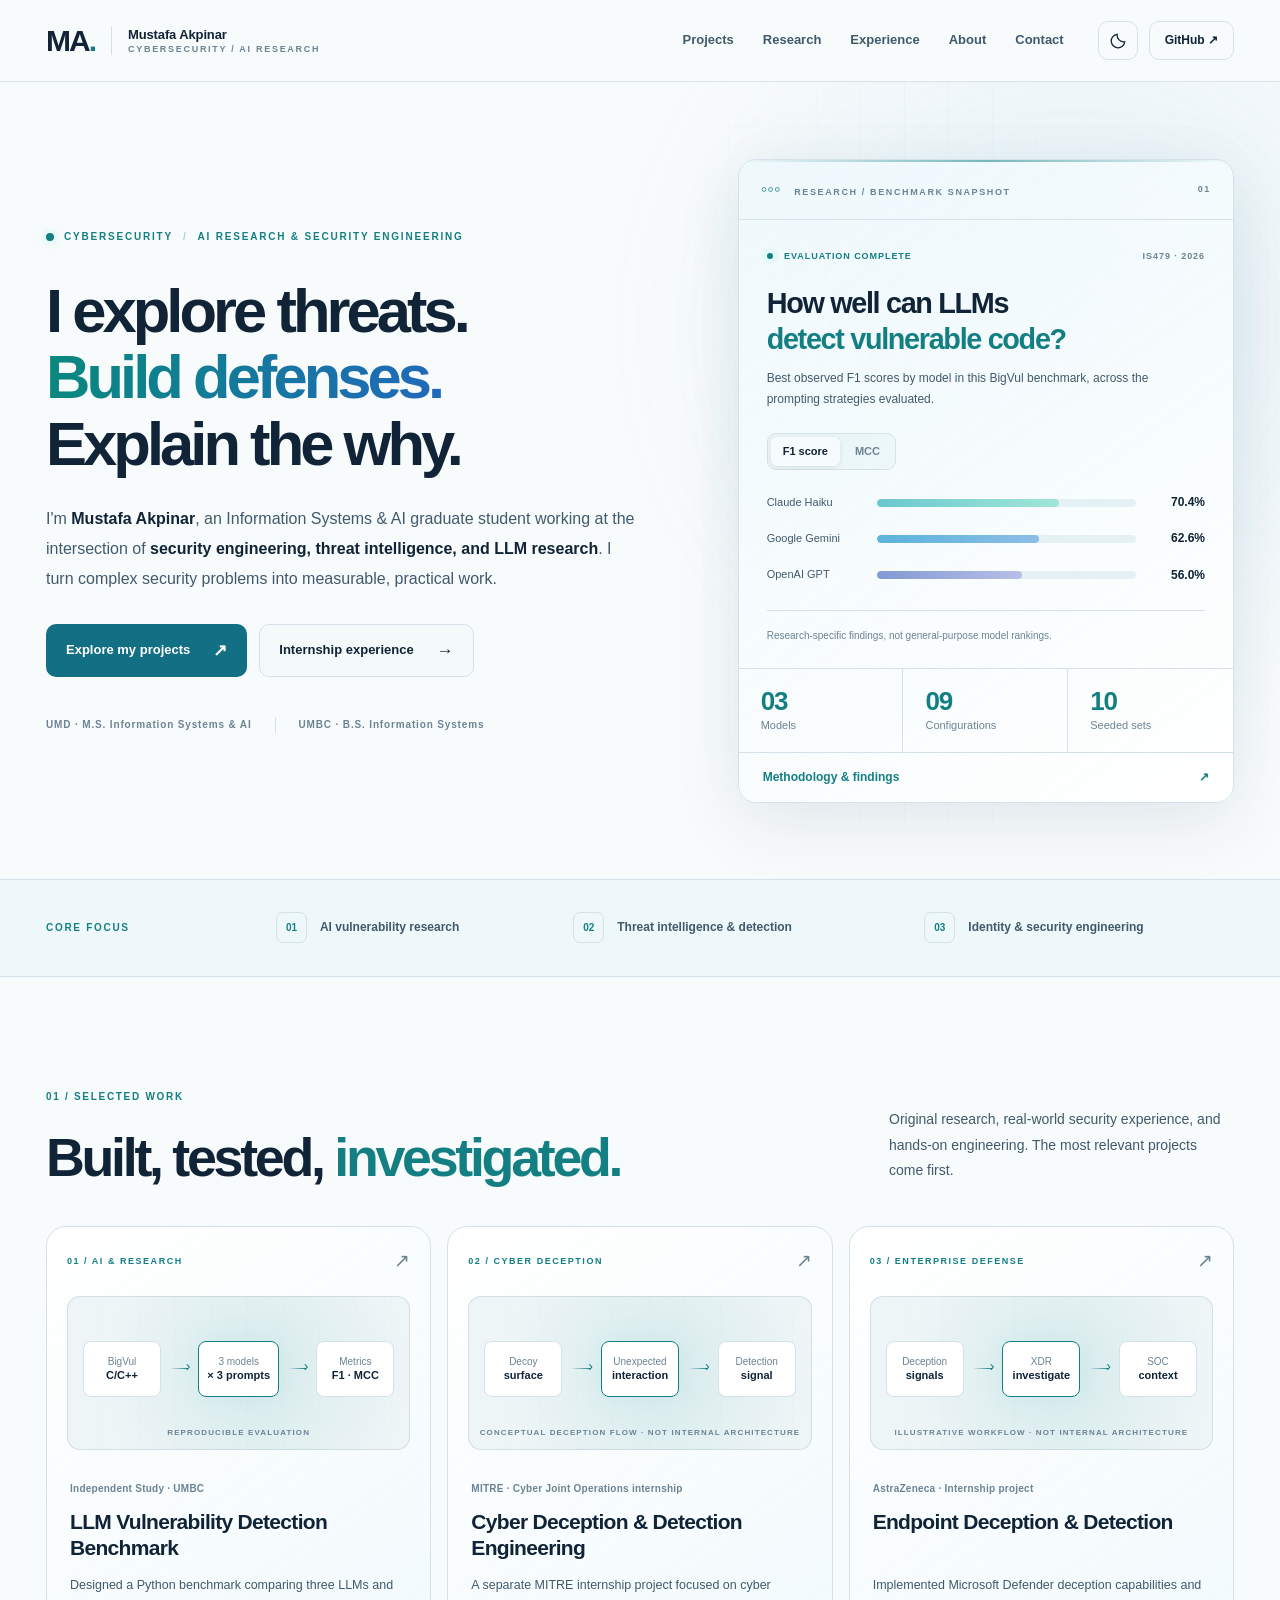
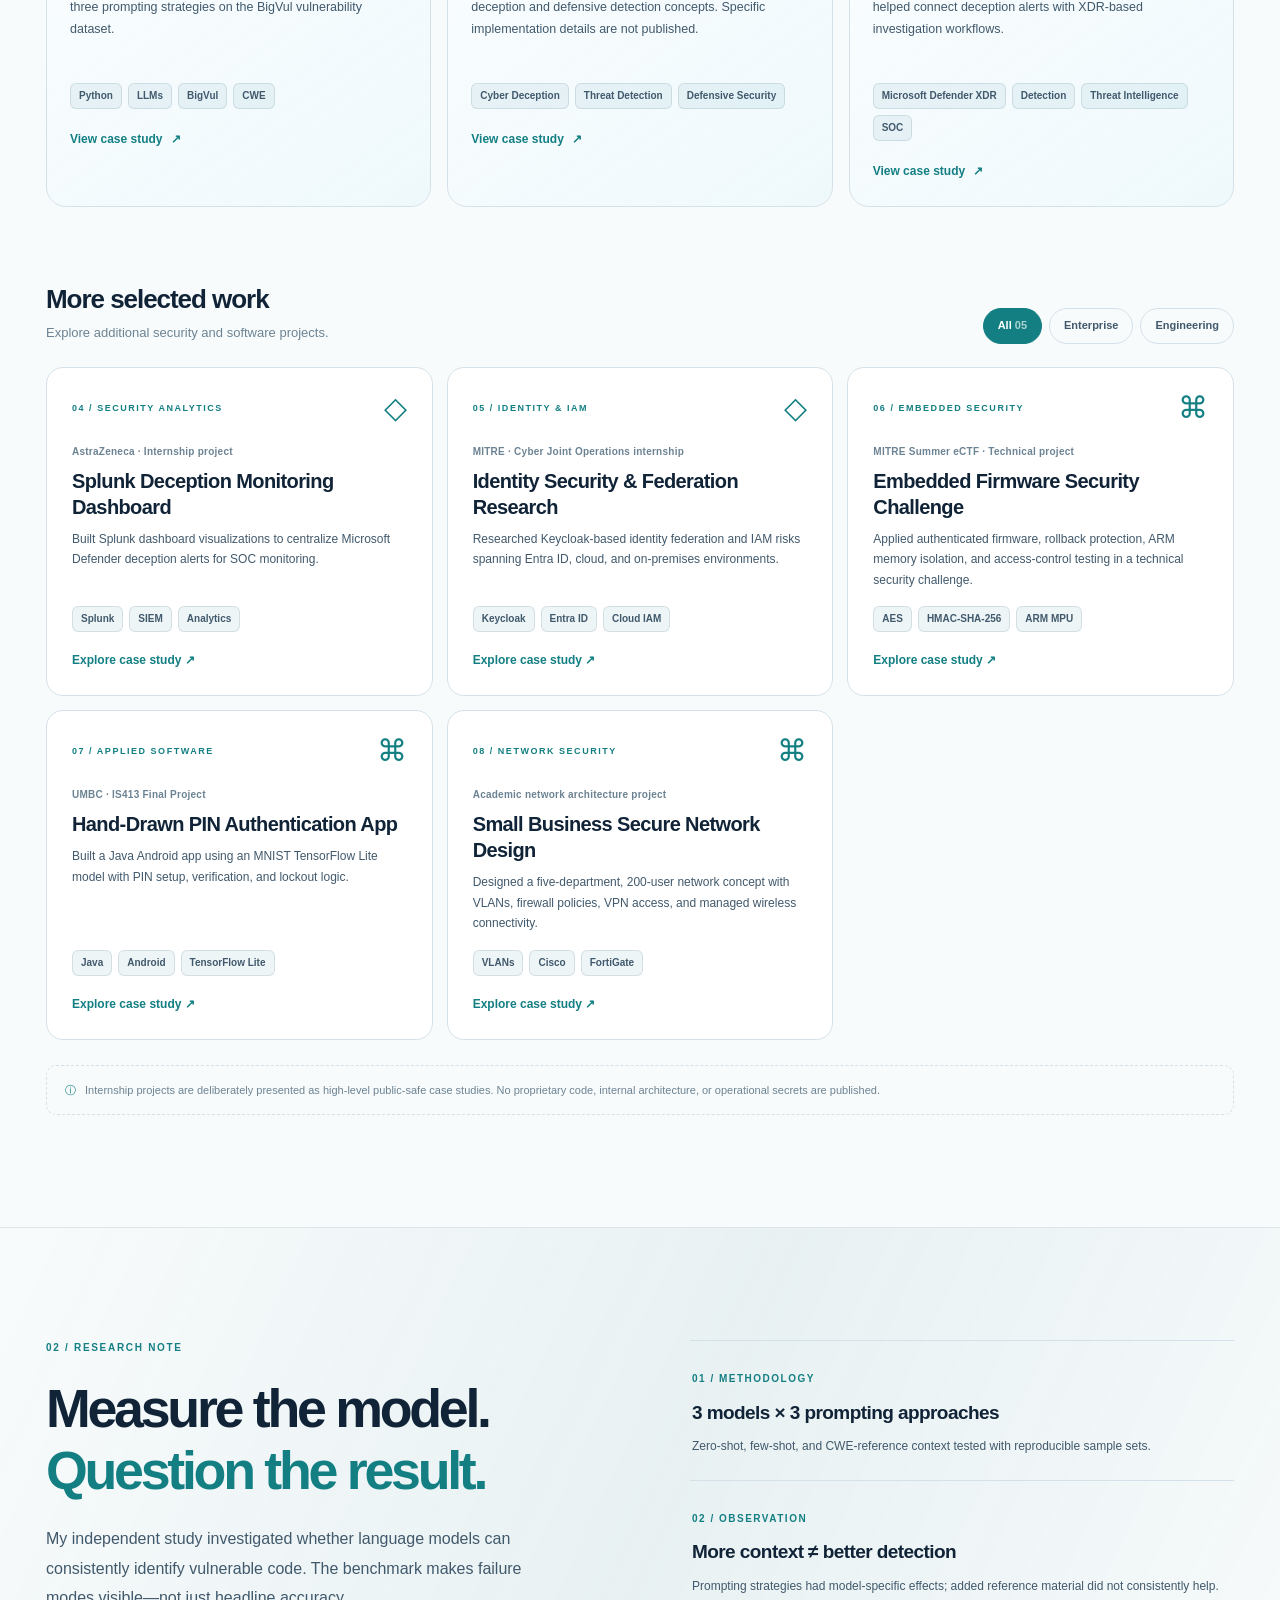
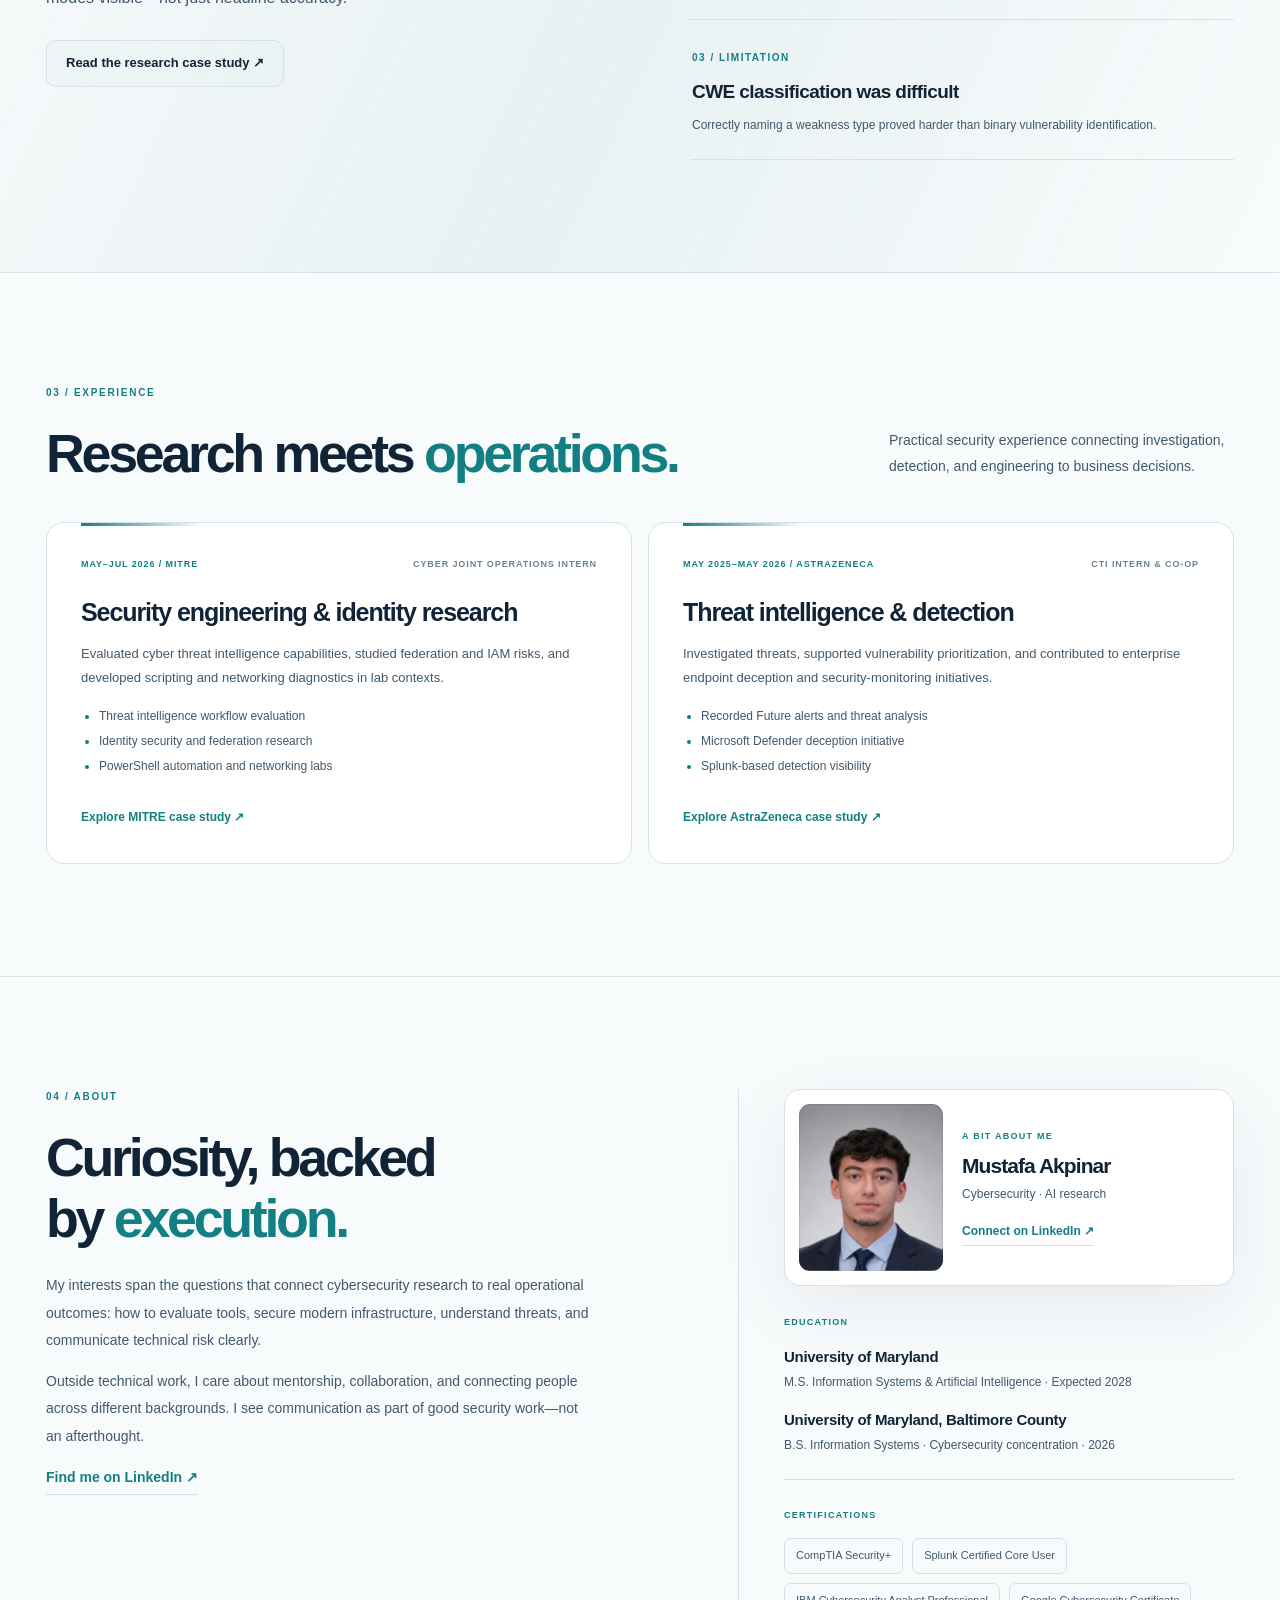
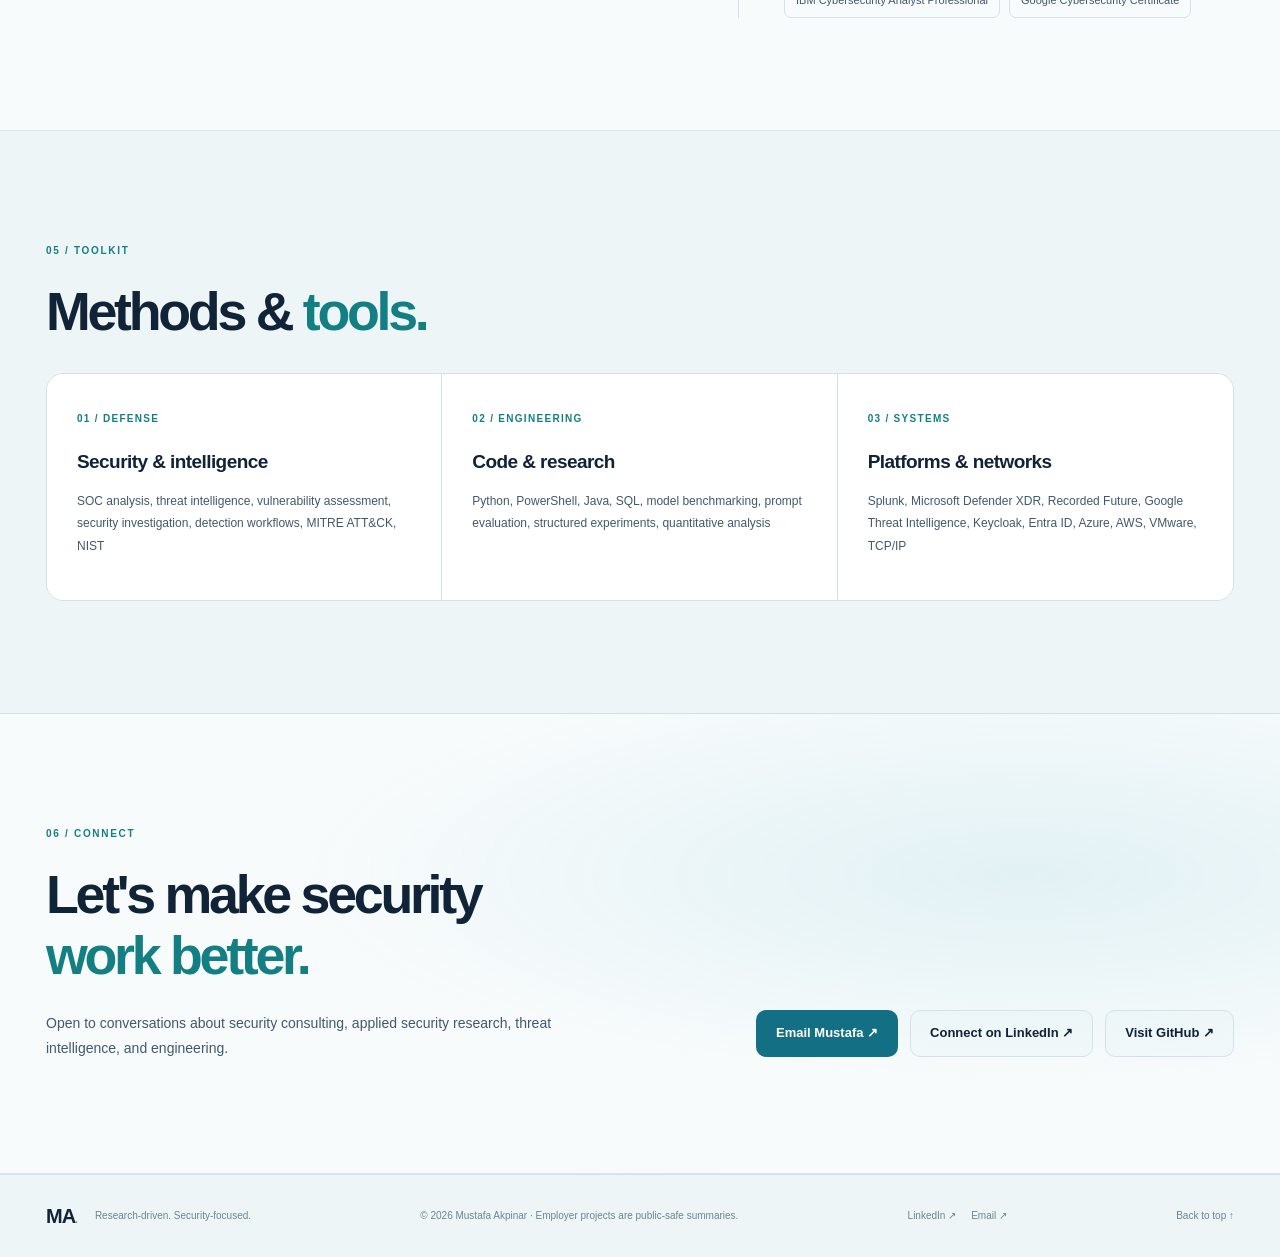
==== index.html @ acc8a4e3 "Move portfolio site files to repository root for GitHub Pages" ====
<!DOCTYPE html>

<html data-theme="light" lang="en"><head><meta charset="utf-8"/><meta content="width=device-width,initial-scale=1" name="viewport"/><meta content="#f8fbfc" name="theme-color"/><meta content="Cybersecurity portfolio of Mustafa Akpinar: AI vulnerability research, MITRE and AstraZeneca case studies, security engineering and threat intelligence." name="description"/><title>Cybersecurity, AI Research &amp; Security Engineering | Mustafa Akpinar</title><meta content="website" property="og:type"/><meta content="Mustafa Akpinar | Cybersecurity &amp; AI Research" property="og:title"/><link href="assets/favicon.svg" rel="icon" type="image/svg+xml"/><link href="styles.css" rel="stylesheet"/><script>try{const t=localStorage.getItem('ma-theme');if(t==='light'||t==='dark')document.documentElement.dataset.theme=t}catch(e){}</script><meta content="assets/mustafa-akpinar-headshot.jpg" property="og:image"/></head><body><a class="skip-link" href="#main">Skip to content</a>
<header class="site-header" id="top"><div class="container header-inner">
<a aria-label="Mustafa Akpinar, home" class="brand" href="index.html#top"><span class="brand-mark">MA<span>.</span></span><span class="brand-copy"><strong>Mustafa Akpinar</strong><small>CYBERSECURITY / AI RESEARCH</small></span></a>
<nav aria-label="Primary navigation" class="primary-nav" id="site-nav"><a href="index.html#work">Projects</a><a href="index.html#research">Research</a><a href="index.html#experience">Experience</a><a href="index.html#about">About</a><a href="index.html#contact">Contact</a></nav>
<div class="header-actions"><button aria-label="Switch to dark mode" class="theme-toggle" data-theme-toggle="" title="Toggle color theme"><svg aria-hidden="true" class="theme-sun" fill="none" stroke="currentColor" stroke-width="1.7" viewbox="0 0 24 24"><circle cx="12" cy="12" r="4"></circle><path d="M12 2v2m0 16v2M4.93 4.93l1.41 1.41m11.32 11.32 1.41 1.41M2 12h2m16 0h2M4.93 19.07l1.41-1.41M17.66 6.34l1.41-1.41"></path></svg><svg aria-hidden="true" class="theme-moon" fill="none" stroke="currentColor" stroke-width="1.7" viewbox="0 0 24 24"><path d="M20.9 13.1A9 9 0 0 1 10.9 3.1 9 9 0 1 0 20.9 13.1Z"></path></svg></button>
<a class="github-btn" href="https://github.com/makpinar11" rel="noopener noreferrer" target="_blank">GitHub <span aria-hidden="true">↗</span></a>
<button aria-controls="site-nav" aria-expanded="false" aria-label="Open navigation" class="nav-toggle"><span></span><span></span><span></span></button></div>
</div></header><main id="main"><div aria-hidden="true" class="ambient-glow"></div><div aria-hidden="true" class="hero-grid"></div>
<section aria-labelledby="hero-title" class="hero container"><div class="hero-copy"><div class="eyebrow"><span class="pulse-dot"></span>CYBERSECURITY <span class="eyebrow-sep">/</span> AI RESEARCH &amp; SECURITY ENGINEERING</div><h1 id="hero-title">I explore threats.<br/><span class="headline-highlight">Build defenses.</span><br/>Explain the why.</h1><p class="hero-description">I'm <strong>Mustafa Akpinar</strong>, an Information Systems &amp; AI graduate student working at the intersection of <strong>security engineering, threat intelligence, and LLM research</strong>. I turn complex security problems into measurable, practical work.</p><div class="hero-actions"><a class="btn btn-primary" href="#work">Explore my projects <span>↗</span></a><a class="btn btn-secondary" href="#experience">Internship experience <span>→</span></a></div><div class="hero-credentials"><span>UMD <b>· M.S. Information Systems &amp; AI</b></span><span>UMBC <b>· B.S. Information Systems</b></span></div></div>
<aside aria-labelledby="benchmark-heading" class="benchmark-card"><div class="panel-header"><span><i aria-hidden="true" class="window-dots">◦ ◦ ◦</i> RESEARCH / BENCHMARK SNAPSHOT</span><span>01</span></div><div class="panel-content"><div class="status-line"><span><i class="status-dot"></i> EVALUATION COMPLETE</span><span>IS479 · 2026</span></div><h2 id="benchmark-heading">How well can LLMs<br/><em>detect vulnerable code?</em></h2><p class="panel-explainer" id="metric-description">Best observed F1 scores by model in this BigVul benchmark, across the prompting strategies evaluated.</p><div aria-label="Benchmark metric" class="metric-switch" role="group"><button aria-pressed="true" class="metric-btn is-active" data-metric="f1">F1 score</button><button aria-pressed="false" class="metric-btn" data-metric="mcc">MCC</button></div><div aria-label="Best observed F1 scores: Claude Haiku 70.4%, Google Gemini 62.6%, OpenAI GPT 56.0%" class="chart" role="img"><div class="chart-row"><span>Claude Haiku</span><div class="chart-track"><div class="chart-fill" data-model="claude" style="--bar:70.4%"></div></div><strong data-value="claude">70.4%</strong></div><div class="chart-row"><span>Google Gemini</span><div class="chart-track"><div class="chart-fill" data-model="gemini" style="--bar:62.6%"></div></div><strong data-value="gemini">62.6%</strong></div><div class="chart-row"><span>OpenAI GPT</span><div class="chart-track"><div class="chart-fill" data-model="openai" style="--bar:56%"></div></div><strong data-value="openai">56.0%</strong></div></div><p class="benchmark-caveat">Research-specific findings, not general-purpose model rankings.</p></div><div class="panel-metrics"><div><b>03</b><small>Models</small></div><div><b>09</b><small>Configurations</small></div><div><b>10</b><small>Seeded sets</small></div></div><a class="panel-bottom-link" href="projects/llm-vulnerability-research.html">Methodology &amp; findings <span>↗</span></a></aside></section>
<section aria-label="Focus areas" class="proof-band"><div class="container proof-inner"><span class="section-kicker">CORE FOCUS</span><div><span class="proof-num">01</span> AI vulnerability research</div><div><span class="proof-num">02</span> Threat intelligence &amp; detection</div><div><span class="proof-num">03</span> Identity &amp; security engineering</div></div></section>
<section class="section work-section" id="work"><div class="container"><div class="section-heading"><div><p class="section-kicker">01 / SELECTED WORK</p><h2>Built, tested, <span>investigated.</span></h2></div><p>Original research, real-world security experience, and hands-on engineering. The most relevant projects come first.</p></div><div class="featured-grid"><article class="featured-card featured-research"><div class="card-top"><span class="tiny-label">01 / AI &amp; RESEARCH</span><span class="card-arrow">↗</span></div><div class="featured-visual"><div aria-label="Schematic of a three-model, three-strategy benchmark" class="schematic schematic-research"><div class="mini-node">BigVul<br/><b>C/C++</b></div><div class="wire"></div><div class="mini-node mini-node-bright">3 models<br/><b>× 3 prompts</b></div><div class="wire"></div><div class="mini-node">Metrics<br/><b>F1 · MCC</b></div><span class="schematic-caption">REPRODUCIBLE EVALUATION</span></div></div><div class="featured-body"><span class="project-org">Independent Study · UMBC</span><h3><a href="projects/llm-vulnerability-research.html">LLM Vulnerability Detection Benchmark</a></h3><p>Designed a Python benchmark comparing three LLMs and three prompting strategies on the BigVul vulnerability dataset.</p><div class="tags"><span>Python</span><span>LLMs</span><span>BigVul</span><span>CWE</span></div><a class="text-link" href="projects/llm-vulnerability-research.html">View case study <span>↗</span></a></div></article><article class="featured-card featured-enterprise"><div class="card-top"><span class="tiny-label">02 / CYBER DECEPTION</span><span class="card-arrow">↗</span></div><div class="featured-visual"><div aria-label="Conceptual cyber deception and threat-detection workflow; not a MITRE system architecture" class="schematic"><div class="mini-node">Decoy<br/><b>surface</b></div><div class="wire"></div><div class="mini-node mini-node-bright">Unexpected<br/><b>interaction</b></div><div class="wire"></div><div class="mini-node">Detection<br/><b>signal</b></div><span class="schematic-caption">CONCEPTUAL DECEPTION FLOW · NOT INTERNAL ARCHITECTURE</span></div></div><div class="featured-body"><span class="project-org">MITRE · Cyber Joint Operations internship</span><h3><a href="projects/cyber-deception-detection.html">Cyber Deception &amp; Detection Engineering</a></h3><p>A separate MITRE internship project focused on cyber deception and defensive detection concepts. Specific implementation details are not published.</p><div class="tags"><span>Cyber Deception</span><span>Threat Detection</span><span>Defensive Security</span></div><a class="text-link" href="projects/cyber-deception-detection.html">View case study <span>↗</span></a></div></article><article class="featured-card featured-enterprise"><div class="card-top"><span class="tiny-label">03 / ENTERPRISE DEFENSE</span><span class="card-arrow">↗</span></div><div class="featured-visual"><div aria-label="Illustrative high-level endpoint detection workflow" class="schematic"><div class="mini-node">Deception<br/><b>signals</b></div><div class="wire"></div><div class="mini-node mini-node-bright">XDR<br/><b>investigate</b></div><div class="wire"></div><div class="mini-node">SOC<br/><b>context</b></div><span class="schematic-caption">ILLUSTRATIVE WORKFLOW · NOT INTERNAL ARCHITECTURE</span></div></div><div class="featured-body"><span class="project-org">AstraZeneca · Internship project</span><h3><a href="projects/endpoint-deception.html">Endpoint Deception &amp; Detection</a></h3><p>Implemented Microsoft Defender deception capabilities and helped connect deception alerts with XDR-based investigation workflows.</p><div class="tags"><span>Microsoft Defender XDR</span><span>Detection</span><span>Threat Intelligence</span><span>SOC</span></div><a class="text-link" href="projects/endpoint-deception.html">View case study <span>↗</span></a></div></article></div><div class="all-work-head"><div><h3>More selected work</h3><p>Explore additional security and software projects.</p></div><div aria-label="Filter projects" class="filters" role="group"><button aria-pressed="true" class="filter-btn active" data-filter="all">All <span>05</span></button><button aria-pressed="false" class="filter-btn" data-filter="enterprise">Enterprise</button><button aria-pressed="false" class="filter-btn" data-filter="engineering">Engineering</button></div></div><div class="project-grid" id="project-grid"><article class="project-card" data-category="enterprise"><div class="project-card-top"><span class="tiny-label">04 / SECURITY ANALYTICS</span><span aria-hidden="true" class="project-glyph">◇</span></div><span class="project-org">AstraZeneca · Internship project</span><h3><a href="projects/splunk-monitoring.html">Splunk Deception Monitoring Dashboard</a></h3><p>Built Splunk dashboard visualizations to centralize Microsoft Defender deception alerts for SOC monitoring.</p><div class="tags"><span>Splunk</span><span>SIEM</span><span>Analytics</span></div><a class="text-link" href="projects/splunk-monitoring.html">Explore case study ↗</a></article><article class="project-card" data-category="enterprise"><div class="project-card-top"><span class="tiny-label">05 / IDENTITY &amp; IAM</span><span aria-hidden="true" class="project-glyph">◇</span></div><span class="project-org">MITRE · Cyber Joint Operations internship</span><h3><a href="projects/identity-security.html">Identity Security &amp; Federation Research</a></h3><p>Researched Keycloak-based identity federation and IAM risks spanning Entra ID, cloud, and on-premises environments.</p><div class="tags"><span>Keycloak</span><span>Entra ID</span><span>Cloud IAM</span></div><a class="text-link" href="projects/identity-security.html">Explore case study ↗</a></article><article class="project-card" data-category="engineering"><div class="project-card-top"><span class="tiny-label">06 / EMBEDDED SECURITY</span><span aria-hidden="true" class="project-glyph">⌘</span></div><span class="project-org">MITRE Summer eCTF · Technical project</span><h3><a href="projects/embedded-security.html">Embedded Firmware Security Challenge</a></h3><p>Applied authenticated firmware, rollback protection, ARM memory isolation, and access-control testing in a technical security challenge.</p><div class="tags"><span>AES</span><span>HMAC-SHA-256</span><span>ARM MPU</span></div><a class="text-link" href="projects/embedded-security.html">Explore case study ↗</a></article><article class="project-card" data-category="engineering"><div class="project-card-top"><span class="tiny-label">07 / APPLIED SOFTWARE</span><span aria-hidden="true" class="project-glyph">⌘</span></div><span class="project-org">UMBC · IS413 Final Project</span><h3><a href="projects/android-pin-auth.html">Hand-Drawn PIN Authentication App</a></h3><p>Built a Java Android app using an MNIST TensorFlow Lite model with PIN setup, verification, and lockout logic.</p><div class="tags"><span>Java</span><span>Android</span><span>TensorFlow Lite</span></div><a class="text-link" href="projects/android-pin-auth.html">Explore case study ↗</a></article><article class="project-card" data-category="engineering"><div class="project-card-top"><span class="tiny-label">08 / NETWORK SECURITY</span><span aria-hidden="true" class="project-glyph">⌘</span></div><span class="project-org">Academic network architecture project</span><h3><a href="projects/network-architecture.html">Small Business Secure Network Design</a></h3><p>Designed a five-department, 200-user network concept with VLANs, firewall policies, VPN access, and managed wireless connectivity.</p><div class="tags"><span>VLANs</span><span>Cisco</span><span>FortiGate</span></div><a class="text-link" href="projects/network-architecture.html">Explore case study ↗</a></article></div><p class="disclosure"><span aria-hidden="true">ⓘ</span> Internship projects are deliberately presented as high-level public-safe case studies. No proprietary code, internal architecture, or operational secrets are published.</p></div></section>
<section class="section research-section" id="research"><div class="container research-layout"><div><p class="section-kicker">02 / RESEARCH NOTE</p><h2>Measure the model.<br/><span>Question the result.</span></h2><p class="section-copy">My independent study investigated whether language models can consistently identify vulnerable code. The benchmark makes failure modes visible—not just headline accuracy.</p><a class="btn btn-secondary" href="projects/llm-vulnerability-research.html">Read the research case study ↗</a></div><div class="research-facts"><div class="research-fact"><span>01 / METHODOLOGY</span><strong>3 models × 3 prompting approaches</strong><p>Zero-shot, few-shot, and CWE-reference context tested with reproducible sample sets.</p></div><div class="research-fact"><span>02 / OBSERVATION</span><strong>More context ≠ better detection</strong><p>Prompting strategies had model-specific effects; added reference material did not consistently help.</p></div><div class="research-fact"><span>03 / LIMITATION</span><strong>CWE classification was difficult</strong><p>Correctly naming a weakness type proved harder than binary vulnerability identification.</p></div></div></div></section>
<section class="section experience-section" id="experience"><div class="container"><div class="section-heading"><div><p class="section-kicker">03 / EXPERIENCE</p><h2>Research meets <span>operations.</span></h2></div><p>Practical security experience connecting investigation, detection, and engineering to business decisions.</p></div><div class="experience-grid"><article class="experience-card"><div class="experience-card-top"><span class="work-year">MAY–JUL 2026 / MITRE</span><span>CYBER JOINT OPERATIONS INTERN</span></div><h3>Security engineering &amp; identity research</h3><p>Evaluated cyber threat intelligence capabilities, studied federation and IAM risks, and developed scripting and networking diagnostics in lab contexts.</p><ul><li>Threat intelligence workflow evaluation</li><li>Identity security and federation research</li><li>PowerShell automation and networking labs</li></ul><a class="text-link" href="projects/identity-security.html">Explore MITRE case study ↗</a></article><article class="experience-card"><div class="experience-card-top"><span class="work-year">MAY 2025–MAY 2026 / ASTRAZENECA</span><span>CTI INTERN &amp; CO-OP</span></div><h3>Threat intelligence &amp; detection</h3><p>Investigated threats, supported vulnerability prioritization, and contributed to enterprise endpoint deception and security-monitoring initiatives.</p><ul><li>Recorded Future alerts and threat analysis</li><li>Microsoft Defender deception initiative</li><li>Splunk-based detection visibility</li></ul><a class="text-link" href="projects/endpoint-deception.html">Explore AstraZeneca case study ↗</a></article></div></div></section>
<section class="section about-section" id="about"><div class="container about-layout"><div><p class="section-kicker">04 / ABOUT</p><h2>Curiosity, backed<br/>by <span>execution.</span></h2><p>My interests span the questions that connect cybersecurity research to real operational outcomes: how to evaluate tools, secure modern infrastructure, understand threats, and communicate technical risk clearly.</p><p>Outside technical work, I care about mentorship, collaboration, and connecting people across different backgrounds. I see communication as part of good security work—not an afterthought.</p><p class="about-contact-line"><a href="https://www.linkedin.com/in/mustafa-akpinar-583558202/" rel="noopener noreferrer" target="_blank">Find me on LinkedIn ↗</a></p></div><div class="about-side"><figure aria-label="Profile photo and professional links" class="profile-panel">
<div class="profile-photo-frame">
<picture><source srcset="assets/mustafa-akpinar-headshot.webp" type="image/webp"/>
<img alt="Professional headshot of Mustafa Akpinar" decoding="async" height="720" loading="lazy" src="assets/mustafa-akpinar-headshot.jpg" width="720"/>
</picture>
</div>
<figcaption class="profile-panel-copy">
<span class="micro-label">A BIT ABOUT ME</span>
<strong>Mustafa Akpinar</strong>
<span class="profile-panel-role">Cybersecurity · AI research</span>
<a class="profile-panel-link" href="https://www.linkedin.com/in/mustafa-akpinar-583558202/" rel="noopener noreferrer" target="_blank">Connect on LinkedIn <span aria-hidden="true">↗</span></a>
</figcaption>
</figure><div class="info-block"><span class="micro-label">EDUCATION</span><h3>University of Maryland</h3><p>M.S. Information Systems &amp; Artificial Intelligence · Expected 2028</p><h3>University of Maryland, Baltimore County</h3><p>B.S. Information Systems · Cybersecurity concentration · 2026</p></div><div class="info-block"><span class="micro-label">CERTIFICATIONS</span><div class="cert-list"><span>CompTIA Security+</span><span>Splunk Certified Core User</span><span>IBM Cybersecurity Analyst Professional</span><span>Google Cybersecurity Certificate</span></div></div></div></div></section>
<section class="section skills-section"><div class="container"><p class="section-kicker">05 / TOOLKIT</p><h2>Methods &amp; <span>tools.</span></h2><div class="skill-grid"><article><span>01 / DEFENSE</span><h3>Security &amp; intelligence</h3><p>SOC analysis, threat intelligence, vulnerability assessment, security investigation, detection workflows, MITRE ATT&amp;CK, NIST</p></article><article><span>02 / ENGINEERING</span><h3>Code &amp; research</h3><p>Python, PowerShell, Java, SQL, model benchmarking, prompt evaluation, structured experiments, quantitative analysis</p></article><article><span>03 / SYSTEMS</span><h3>Platforms &amp; networks</h3><p>Splunk, Microsoft Defender XDR, Recorded Future, Google Threat Intelligence, Keycloak, Entra ID, Azure, AWS, VMware, TCP/IP</p></article></div></div></section>
<section class="section contact-section" id="contact"><div class="container contact-inner"><div><p class="section-kicker">06 / CONNECT</p><h2>Let's make security<br/><span>work better.</span></h2><p>Open to conversations about security consulting, applied security research, threat intelligence, and engineering.</p></div><div class="contact-actions"><a class="btn btn-primary" href="mailto:mmahir2004@gmail.com">Email Mustafa ↗</a><a class="btn btn-secondary" href="https://www.linkedin.com/in/mustafa-akpinar-583558202/" rel="noopener noreferrer" target="_blank">Connect on LinkedIn ↗</a><a class="btn btn-secondary" href="https://github.com/makpinar11" rel="noopener noreferrer" target="_blank">Visit GitHub ↗</a></div></div></section></main><footer class="footer"><div class="container footer-inner"><div><strong>MA<span class="accent">.</span></strong><span>Research-driven. Security-focused.</span></div><p>© 2026 Mustafa Akpinar · Employer projects are public-safe summaries.</p><div class="footer-links"><a aria-label="Mustafa Akpinar on LinkedIn" href="https://www.linkedin.com/in/mustafa-akpinar-583558202/" rel="noopener noreferrer" target="_blank">LinkedIn ↗</a><a href="mailto:mmahir2004@gmail.com">Email ↗</a></div><a href="#top">Back to top ↑</a></div></footer>
<script defer="" src="script.js"></script></body></html>
---- styles.css ----
/* Mustafa Akpinar · refined hybrid portfolio · no external dependencies */
:root{color-scheme:dark;--bg:#080f18;--bg-soft:#0b1621;--surface:#0e1b29;--surface-raised:#102333;--surface-tint:rgba(18,42,57,.72);--text:#edf4f7;--text-soft:#b1c2cb;--muted:#78919e;--line:#264151;--line-soft:rgba(153,213,221,.14);--accent:#91e4d7;--accent-strong:#61dacb;--accent-blue:#8cbef9;--glow:rgba(73,211,202,.18);--button-text:#06151b;--shadow:0 22px 70px rgba(0,0,0,.2);--header-bg:rgba(8,15,24,.92);--tag-bg:rgba(132,216,209,.08);--radius:20px;--serif:none}
html[data-theme=light]{color-scheme:light;--bg:#f8fbfc;--bg-soft:#eef5f7;--surface:#fff;--surface-raised:#f6fbfe;--surface-tint:rgba(237,248,252,.87);--text:#102337;--text-soft:#41596c;--muted:#6c8393;--line:#d5e1e9;--line-soft:rgba(26,70,94,.12);--accent:#137f83;--accent-strong:#0a8f8e;--accent-blue:#2865bc;--glow:rgba(28,160,181,.1);--button-text:#fff;--shadow:0 22px 70px rgba(23,55,75,.08);--header-bg:rgba(248,251,252,.94);--tag-bg:rgba(21,111,137,.07)}
*{box-sizing:border-box}html{scroll-behavior:smooth;scroll-padding-top:108px}body{margin:0;background:var(--bg);color:var(--text);font-family:Inter,ui-sans-serif,-apple-system,BlinkMacSystemFont,"Segoe UI",sans-serif;font-size:16px;line-height:1.6;-webkit-font-smoothing:antialiased}a{color:inherit;text-decoration:none}a:hover{color:var(--accent)}button{font:inherit}button,a{-webkit-tap-highlight-color:transparent}button:focus-visible,a:focus-visible{outline:3px solid var(--accent);outline-offset:4px}img,svg{max-width:100%}.container{max-width:1280px;width:calc(100% - 92px);margin:0 auto}.skip-link{position:absolute;top:-100px;left:18px;z-index:99;background:var(--accent);color:var(--button-text);padding:12px 20px;border-radius:10px}.skip-link:focus{top:12px}.accent{color:var(--accent)}
/* Header & navigation */
.site-header{height:82px;position:sticky;top:0;z-index:30;background:var(--header-bg);border-bottom:1px solid var(--line-soft);backdrop-filter:blur(18px);-webkit-backdrop-filter:blur(18px)}.header-inner{display:flex;align-items:center;gap:34px;height:100%}.brand{display:flex;align-items:center;gap:16px;min-width:285px}.brand-mark{letter-spacing:-2px;font-size:30px;line-height:1;font-weight:830;color:var(--text)}.brand-mark span{color:var(--accent)}.brand-copy{border-left:1px solid var(--line);padding-left:16px;display:flex;flex-direction:column;line-height:1.35}.brand-copy strong{font-size:13px;letter-spacing:-.01em}.brand-copy small{font-size:9px;font-weight:780;letter-spacing:.19em;color:var(--muted)}.primary-nav{display:flex;margin-left:auto;align-items:center;gap:29px}.primary-nav a{font-size:13px;color:var(--text-soft);font-weight:630;transition:color .2s}.primary-nav a:hover{color:var(--accent)}.header-actions{display:flex;align-items:center;gap:11px}.theme-toggle,.nav-toggle{height:39px;width:40px;display:inline-flex;align-items:center;justify-content:center;border:1px solid var(--line);border-radius:10px;background:transparent;color:var(--text);cursor:pointer;transition:background .2s,border-color .2s}.theme-toggle:hover,.nav-toggle:hover{background:var(--surface-raised);border-color:var(--accent)}.theme-toggle svg{width:18px;height:18px}.theme-moon{display:none}html[data-theme=light] .theme-sun{display:none}html[data-theme=light] .theme-moon{display:block}.github-btn{padding:9px 15px;border-radius:10px;border:1px solid var(--line);font-size:12px;font-weight:740;white-space:nowrap}.github-btn:hover{border-color:var(--accent)}.nav-toggle{display:none;flex-direction:column;gap:4px}.nav-toggle span{display:block;width:17px;height:1.7px;background:var(--text);transition:transform .2s,opacity .2s}.nav-toggle[aria-expanded=true] span:nth-child(1){transform:translateY(5.7px) rotate(45deg)}.nav-toggle[aria-expanded=true] span:nth-child(2){opacity:0}.nav-toggle[aria-expanded=true] span:nth-child(3){transform:translateY(-5.7px) rotate(-45deg)}
/* atmosphere */
main{position:relative;isolation:isolate}.ambient-glow{position:absolute;pointer-events:none;z-index:-2;top:-220px;right:-270px;width:min(75vw,950px);height:930px;border-radius:50%;background:radial-gradient(ellipse at center,rgba(30,122,156,.16),rgba(33,166,158,.07) 37%,transparent 68%);filter:blur(18px)}html[data-theme=light] .ambient-glow{background:radial-gradient(ellipse at center,rgba(118,182,215,.14),transparent 68%)}.hero-grid{position:absolute;pointer-events:none;z-index:-1;top:0;right:0;width:50%;height:740px;opacity:.18;background-image:linear-gradient(var(--line-soft) 1px,transparent 1px),linear-gradient(90deg,var(--line-soft) 1px,transparent 1px);background-size:44px 44px;mask-image:linear-gradient(90deg,transparent,black 40%,transparent)}
/* hero */
.hero{min-height:670px;padding:77px 0 76px;display:grid;grid-template-columns:1.12fr .9fr;align-items:center;gap:74px}.eyebrow,.section-kicker,.tiny-label,.micro-label{font-weight:790;letter-spacing:.17em;text-transform:uppercase;font-size:11px}.eyebrow{display:flex;align-items:center;gap:10px;color:var(--accent);font-size:10px;letter-spacing:.18em}.eyebrow-sep{opacity:.35}.pulse-dot,.status-dot{width:8px;height:8px;border-radius:100%;background:var(--accent);display:inline-block;box-shadow:0 0 0 5px rgba(106,222,209,.08),0 0 18px var(--glow)}.hero h1{font-size:clamp(42px,4.8vw,76px);line-height:1.085;letter-spacing:-.064em;font-weight:830;margin:33px 0 26px;white-space:nowrap}.headline-highlight{background:linear-gradient(90deg,#b1e8da 8%,#69d6c6 55%,#7da9f7 100%);background-clip:text;-webkit-background-clip:text;color:transparent}html[data-theme=light] .headline-highlight{background:linear-gradient(90deg,#09887e,#2169bb);background-clip:text;-webkit-background-clip:text}.hero-description{max-width:590px;font-size:16px;line-height:1.9;color:var(--text-soft)}.hero-description strong{color:var(--text);font-weight:730}.hero-actions{display:flex;gap:12px;flex-wrap:wrap;margin-top:29px}.btn{min-height:47px;display:inline-flex;align-items:center;justify-content:center;gap:23px;border-radius:10px;font-size:13px;font-weight:740;padding:12px 19px;border:1px solid var(--line);transition:transform .2s,background .2s,border-color .2s,box-shadow .2s}.btn span{font-size:17px}.btn:hover{transform:translateY(-2px)}.btn-primary{background:linear-gradient(118deg,#9de5d9,#78d0ca);color:#071a21;border-color:transparent}.btn-primary:hover{color:#071a21;box-shadow:0 9px 30px var(--glow)}html[data-theme=light] .btn-primary{background:#136f83;color:#fff}html[data-theme=light] .btn-primary:hover{color:#fff}.btn-secondary{background:rgba(100,170,175,.025);color:var(--text);border-color:var(--line)}.btn-secondary:hover{border-color:var(--accent);color:var(--text);background:var(--tag-bg)}.hero-credentials{display:flex;gap:23px;flex-wrap:wrap;margin-top:40px;color:var(--muted);font-size:10px;font-weight:800;letter-spacing:.085em}.hero-credentials b{font-weight:550}.hero-credentials span+span{border-left:1px solid var(--line);padding-left:23px}
/* Benchmark card */
.benchmark-card{overflow:hidden;border:1px solid var(--line);border-radius:18px;background:linear-gradient(145deg,var(--surface-tint),var(--surface));box-shadow:var(--shadow),0 0 70px rgba(45,156,163,.05);position:relative}.benchmark-card:before{content:"";position:absolute;inset:0 0 auto;height:2px;background:linear-gradient(90deg,transparent,var(--accent),transparent);opacity:.55}.panel-header{padding:15px 22px;border-bottom:1px solid var(--line);display:flex;justify-content:space-between;gap:10px;align-items:center;color:var(--muted);font-size:9px;font-weight:800;letter-spacing:.18em}.window-dots{color:var(--accent);font-size:18px;font-style:normal;letter-spacing:-.13em;margin-right:12px}.panel-content{padding:29px 28px 24px}.status-line{display:flex;justify-content:space-between;gap:12px;font-size:9px;letter-spacing:.105em;font-weight:800;color:var(--muted)}.status-line span:first-child{color:var(--accent)}.status-dot{height:6px;width:6px;margin-right:8px;vertical-align:middle}.benchmark-card h2{font-size:clamp(24px,2.25vw,33px);line-height:1.24;letter-spacing:-.046em;margin:23px 0 10px}.benchmark-card h2 em{font-style:normal;color:var(--accent)}.panel-explainer{max-width:390px;font-size:12px;color:var(--text-soft);line-height:1.75;margin:0 0 20px;min-height:45px}.metric-switch{display:inline-flex;padding:3px;background:rgba(127,188,198,.07);border:1px solid var(--line);border-radius:9px;gap:3px;margin-bottom:23px}.metric-btn{border:0;background:none;color:var(--muted);padding:6px 12px;font-size:11px;font-weight:750;cursor:pointer;border-radius:6px}.metric-btn.is-active{color:var(--text);background:var(--surface-raised);box-shadow:0 1px 5px rgba(0,0,0,.1)}.chart{display:grid;gap:17px}.chart-row{display:grid;grid-template-columns:98px 1fr 57px;align-items:center;gap:12px;font-size:11px;color:var(--text-soft)}.chart-row strong{text-align:right;font-size:12px;font-weight:770;color:var(--text)}.chart-track{height:8px;position:relative;border-radius:99px;background:rgba(124,178,189,.16);overflow:hidden}.chart-fill{height:100%;width:var(--bar);border-radius:99px;background:linear-gradient(90deg,#6ac8cf,#a1e6d8);transition:width .38s ease}.chart-row:nth-child(2) .chart-fill{background:linear-gradient(90deg,#5bb3db,#8cbee8)}.chart-row:nth-child(3) .chart-fill{background:linear-gradient(90deg,#8299d4,#b7bee7)}.benchmark-caveat{font-size:10px;color:var(--muted);border-top:1px solid var(--line);padding-top:17px;margin:25px 0 0}.panel-metrics{display:grid;grid-template-columns:repeat(3,1fr);border-top:1px solid var(--line);border-bottom:1px solid var(--line)}.panel-metrics>div{padding:17px 22px;border-right:1px solid var(--line);display:flex;flex-direction:column}.panel-metrics>div:last-child{border-right:0}.panel-metrics b{font-size:26px;line-height:1.2;color:var(--accent);letter-spacing:-.045em}.panel-metrics small{color:var(--muted);font-size:11px}.panel-bottom-link{padding:15px 24px;display:flex;justify-content:space-between;color:var(--accent);font-size:12px;font-weight:770}.panel-bottom-link:hover{background:var(--tag-bg)}
/* band */
.proof-band{border-top:1px solid var(--line);border-bottom:1px solid var(--line);background:var(--surface-tint)}.proof-inner{min-height:96px;display:grid;grid-template-columns:.75fr 1fr 1.2fr 1.15fr;align-items:center;gap:28px}.section-kicker{color:var(--accent);margin:0 0 22px}.proof-inner .section-kicker{margin:0;font-size:10px;white-space:nowrap}.proof-inner>div{display:flex;align-items:center;gap:13px;font-size:12px;font-weight:670;color:var(--text-soft)}.proof-num{border:1px solid var(--line);color:var(--accent);height:31px;min-width:31px;display:grid;place-items:center;border-radius:7px;font-size:10px;font-weight:850}
/* sections */
.section{padding:112px 0;border-bottom:1px solid var(--line-soft)}.section-heading{display:flex;align-items:end;justify-content:space-between;gap:50px;margin-bottom:38px}.section-heading h2,.section h2{font-size:clamp(37px,4.2vw,60px);letter-spacing:-.061em;line-height:1.14;font-weight:810;margin:0}.section h2 span{color:var(--accent)}.section-heading>p{max-width:345px;color:var(--text-soft);font-size:14px;line-height:1.8;margin:0 0 5px}.section-copy{color:var(--text-soft);line-height:1.85;max-width:515px}.section-kicker{font-size:10px}
/* featured cards */
.featured-grid{display:grid;grid-template-columns:repeat(3,minmax(0,1fr));gap:16px}.featured-card{background:linear-gradient(145deg,var(--surface),var(--surface-tint));border:1px solid var(--line);border-radius:var(--radius);overflow:hidden;position:relative;transition:transform .25s,border-color .25s,box-shadow .25s}.featured-card:hover,.project-card:hover{transform:translateY(-5px);border-color:rgba(125,224,213,.65);box-shadow:0 18px 46px rgba(0,0,0,.11)}.card-top{padding:19px 20px 0;display:flex;justify-content:space-between;align-items:center}.tiny-label{color:var(--accent);font-size:9px}.card-arrow{font-size:19px;color:var(--muted)}.featured-visual{padding:20px 20px 0}.schematic{display:flex;gap:10px;align-items:center;justify-content:center;min-height:154px;position:relative;border:1px solid var(--line-soft);border-radius:13px;background:radial-gradient(circle at 55% 50%,rgba(52,163,157,.13),transparent 75%),repeating-linear-gradient(90deg,transparent 0 35px,rgba(82,160,174,.035) 36px),var(--bg-soft);overflow:hidden;padding:20px 15px 29px}.mini-node{min-width:78px;padding:13px 8px;border:1px solid var(--line);background:var(--surface);border-radius:8px;font-size:10px;line-height:1.35;text-align:center;color:var(--muted)}.mini-node b{font-size:11px;color:var(--text);font-weight:730}.mini-node-bright{border-color:var(--accent);box-shadow:0 0 26px rgba(88,204,193,.1)}.wire{height:1px;flex:1;min-width:9px;max-width:40px;background:linear-gradient(90deg,var(--line),var(--accent));position:relative}.wire:after{content:"›";color:var(--accent);position:absolute;right:-2px;top:-13px;font-size:14px}.schematic-caption{position:absolute;bottom:10px;text-align:center;font-size:8px;letter-spacing:.14em;font-weight:790;color:var(--muted)}.schematic-simple{flex-direction:column;gap:8px;color:var(--muted);font-size:10px;letter-spacing:.1em}.schematic-orbit{font-size:43px;line-height:1;color:var(--accent)}.featured-body{padding:24px 23px 23px}.project-org{font-size:10px;color:var(--muted);font-weight:780;letter-spacing:.025em}.featured-card h3{font-size:21px;line-height:1.25;letter-spacing:-.033em;margin:9px 0 11px;min-height:55px}.featured-card p{font-size:12.5px;line-height:1.75;color:var(--text-soft);min-height:91px;margin:0 0 17px}.tags{display:flex;flex-wrap:wrap;gap:6px}.tags span{border-radius:6px;background:var(--tag-bg);border:1px solid var(--line-soft);color:var(--text-soft);padding:4px 8px;font-size:10px;font-weight:550}.text-link{display:inline-flex;align-items:center;gap:8px;color:var(--accent);font-size:12px;font-weight:780}.text-link:hover{gap:13px}.featured-card .text-link{margin-top:21px}.all-work-head{display:flex;justify-content:space-between;align-items:end;gap:24px;margin:72px 0 23px}.all-work-head h3{font-size:26px;letter-spacing:-.04em;margin:0}.all-work-head p{font-size:13px;color:var(--muted);margin:3px 0 0}.filters{display:flex;gap:7px;flex-wrap:wrap}.filter-btn{border:1px solid var(--line);border-radius:99px;background:transparent;color:var(--text-soft);padding:8px 14px;cursor:pointer;font-size:11px;font-weight:750}.filter-btn span{opacity:.65}.filter-btn.active{background:var(--accent);border-color:var(--accent);color:var(--button-text)}.filter-btn:not(.active):hover{border-color:var(--accent);color:var(--text)}.project-grid{display:grid;grid-template-columns:repeat(3,minmax(0,1fr));gap:14px}.project-card{padding:25px;background:var(--surface);border:1px solid var(--line);border-radius:17px;min-height:320px;display:flex;flex-direction:column;transition:transform .25s,border-color .25s,box-shadow .25s}.project-card[hidden]{display:none}.project-card-top{display:flex;justify-content:space-between;align-items:center;margin-bottom:21px}.project-glyph{font-size:30px;color:var(--accent);line-height:1}.project-card h3{font-size:20px;line-height:1.3;letter-spacing:-.03em;margin:8px 0 9px}.project-card p{font-size:12px;line-height:1.7;color:var(--text-soft);margin:0 0 16px}.project-card .tags{margin-top:auto}.project-card .text-link{margin-top:19px}.disclosure{border:1px dashed var(--line);color:var(--muted);font-size:11px;line-height:1.7;padding:15px 18px;border-radius:10px;margin:25px 0 0}.disclosure span{color:var(--accent);margin-right:6px}
/* research */
.research-section{background:linear-gradient(115deg,transparent,rgba(41,118,127,.075),transparent)}.research-layout{display:grid;grid-template-columns:1fr 1fr;gap:100px}.research-layout .section-copy{margin:23px 0 27px}.research-facts{border-top:1px solid var(--line)}.research-fact{padding:23px 2px;border-bottom:1px solid var(--line)}.research-fact>span{font-size:10px;color:var(--accent);letter-spacing:.15em;font-weight:780}.research-fact strong{display:block;margin-top:8px;font-size:19px;letter-spacing:-.03em}.research-fact p{color:var(--text-soft);font-size:12px;line-height:1.7;margin:8px 0 0}
/* experience */
.experience-grid{display:grid;grid-template-columns:1fr 1fr;gap:16px}.experience-card{border:1px solid var(--line);border-radius:18px;padding:34px;background:var(--surface);position:relative;overflow:hidden}.experience-card:before{content:"";height:3px;width:120px;position:absolute;top:0;left:34px;background:linear-gradient(90deg,var(--accent),transparent)}.experience-card-top{display:flex;justify-content:space-between;gap:15px;align-items:center;font-size:9px;font-weight:760;letter-spacing:.1em;color:var(--muted)}.experience-card-top .work-year{color:var(--accent)}.experience-card h3{font-size:25px;letter-spacing:-.043em;line-height:1.25;margin:26px 0 14px}.experience-card p{color:var(--text-soft);font-size:13px;line-height:1.85}.experience-card ul{color:var(--text-soft);font-size:12px;padding:0 0 0 18px;line-height:2.1;margin:13px 0 24px}.experience-card li::marker{color:var(--accent)}
/* about */
.about-layout{display:grid;grid-template-columns:1.02fr .9fr;gap:130px}.about-layout>div>p:not(.section-kicker){max-width:550px;font-size:14px;color:var(--text-soft);line-height:1.95}.about-layout h2{margin-bottom:23px}.about-side{border-left:1px solid var(--line);padding-left:45px}.info-block+.info-block{padding-top:28px;border-top:1px solid var(--line);margin-top:24px}.micro-label{display:block;color:var(--accent);font-size:9px;letter-spacing:.14em;margin-bottom:16px}.info-block h3{font-size:15px;letter-spacing:-.02em;margin:15px 0 2px}.info-block p{color:var(--text-soft);font-size:12px;margin:4px 0 0}.cert-list{display:flex;flex-wrap:wrap;gap:9px}.cert-list span{padding:8px 11px;border:1px solid var(--line);border-radius:7px;font-size:11px;color:var(--text-soft)}
/* toolkit */
.skills-section{background:var(--bg-soft)}.skills-section h2{margin-bottom:30px}.skill-grid{display:grid;grid-template-columns:repeat(3,1fr);border:1px solid var(--line);border-radius:17px;overflow:hidden}.skill-grid article{padding:30px;border-right:1px solid var(--line);background:var(--surface)}.skill-grid article:last-child{border-right:0}.skill-grid article>span{font-size:10px;letter-spacing:.13em;color:var(--accent);font-weight:800}.skill-grid h3{font-size:19px;letter-spacing:-.03em;margin:18px 0 9px}.skill-grid p{font-size:12px;line-height:1.9;color:var(--text-soft)}
/* Contact & footer */
.contact-section{background:radial-gradient(ellipse at 80% 35%,var(--glow),transparent 50%)}.contact-inner{display:flex;align-items:end;justify-content:space-between;gap:32px}.contact-inner p:not(.section-kicker){max-width:520px;font-size:14px;color:var(--text-soft);line-height:1.8;margin:24px 0 0}.contact-actions{display:flex;gap:12px;flex-wrap:wrap;margin-bottom:4px}.footer{border-top:1px solid var(--line);padding:25px 0;background:var(--bg-soft)}.footer-inner{display:flex;align-items:center;justify-content:space-between;gap:28px}.footer-inner>div{display:flex;align-items:center;gap:18px}.footer-inner strong{font-size:20px;letter-spacing:-.05em}.footer-inner span,.footer-inner p,.footer-inner a{color:var(--muted);font-size:10px}.footer-inner p{margin:0}.footer-inner a{white-space:nowrap}
/* case study pages */
.detail-shell{background:radial-gradient(ellipse at 75% 22%,var(--glow),transparent 58%);border-bottom:1px solid var(--line-soft)}.breadcrumbs{padding:34px 0 0;display:flex;align-items:center;gap:14px;font-size:12px;color:var(--muted)}.breadcrumbs a{color:var(--accent);font-weight:760}.detail-hero{display:grid;grid-template-columns:minmax(0,1fr) 225px;gap:65px;padding:75px 0 42px;align-items:end}.detail-hero h1{font-size:clamp(45px,5.3vw,76px);line-height:1.08;letter-spacing:-.065em;margin:0 0 25px;max-width:880px}.detail-subtitle{font-size:18px;color:var(--text-soft);line-height:1.7;max-width:700px;margin:0 0 24px}.detail-actions{margin-top:30px;display:flex;gap:11px;flex-wrap:wrap}.detail-stat{padding:24px;border:1px solid var(--line);border-radius:16px;background:var(--surface-tint)}.detail-stat strong{font-size:41px;line-height:1.15;letter-spacing:-.05em;color:var(--accent);display:block}.detail-stat p{font-size:12px;color:var(--text-soft);margin:8px 0 0;line-height:1.6}.detail-stat hr{border:0;border-top:1px solid var(--line);margin:24px 0}.detail-visual{margin:18px 0 65px}.detail-visual .schematic{min-height:230px}.detail-visual .mini-node{min-width:145px;padding:23px 15px;font-size:13px}.detail-visual .mini-node b{font-size:15px}.detail-visual .wire{max-width:150px}.detail-visual .schematic-caption{bottom:21px;font-size:10px}.detail-layout{display:grid;grid-template-columns:230px minmax(0,750px);gap:90px;padding:90px 0 100px}.detail-nav{position:sticky;top:128px;align-self:start;display:flex;flex-direction:column;gap:18px;border-left:1px solid var(--line);padding-left:20px}.detail-nav .micro-label{margin-bottom:5px}.detail-nav a{font-size:12px;color:var(--text-soft)}.detail-nav a:hover{color:var(--accent)}.detail-content section+section{margin-top:72px}.detail-content .section-kicker{margin:0 0 12px}.detail-content h2{font-size:36px;line-height:1.2;letter-spacing:-.045em;margin:0 0 21px}.detail-content p,.detail-content li{font-size:15px;color:var(--text-soft);line-height:1.95}.detail-content ol,.detail-content ul{padding-left:23px}.detail-content li{padding-left:6px;margin:0 0 13px}.detail-content li::marker{color:var(--accent);font-weight:800}.safe-note{padding:23px;margin:28px 0 0;border-left:3px solid var(--accent);background:var(--surface);border-radius:0 12px 12px 0}.safe-note strong{font-size:13px}.safe-note p{font-size:12px;margin:9px 0 0}.next-project{padding:35px 0 110px;display:flex;align-items:end;justify-content:space-between;gap:20px}.next-project h2{font-size:39px;letter-spacing:-.05em;line-height:1.2;margin:0}
/* motion */
@keyframes emerge{from{opacity:0;transform:translateY(12px)}to{opacity:1;transform:translateY(0)}}.hero-copy,.benchmark-card{animation:emerge .62s both}.benchmark-card{animation-delay:.12s}
/* breakpoints */
@media(max-width:1150px){.container{width:calc(100% - 64px)}.header-inner{gap:20px}.brand{min-width:245px}.primary-nav{gap:17px}.hero{gap:32px;grid-template-columns:1.05fr 1fr}.hero h1{font-size:clamp(43px,4.8vw,65px)}.panel-content{padding:25px 20px}.featured-grid{gap:12px}.featured-body{padding:19px}.about-layout{gap:70px}.proof-inner{gap:12px}.mini-node{min-width:60px}}
@media(max-width:900px){.site-header{height:72px}.container{width:calc(100% - 44px)}.brand{margin-right:auto}.primary-nav{position:absolute;left:0;right:0;top:71px;display:none;flex-direction:column;align-items:stretch;gap:0;margin:0;background:var(--header-bg);backdrop-filter:blur(16px);border-bottom:1px solid var(--line);padding:12px 22px 21px}.primary-nav.is-open{display:flex}.primary-nav a{padding:12px 16px;font-size:14px;border-bottom:1px solid var(--line-soft)}.nav-toggle{display:flex}.hero{grid-template-columns:1fr;min-height:0;gap:55px;padding:65px 0}.hero h1{font-size:clamp(48px,7.5vw,72px)}.hero-description{max-width:650px}.benchmark-card{max-width:670px;width:100%;margin:auto}.proof-inner{grid-template-columns:repeat(3,1fr);gap:15px;padding:20px 0}.proof-inner .section-kicker{grid-column:1/-1}.section{padding:78px 0}.section-heading{align-items:start;flex-direction:column;gap:15px}.featured-grid{grid-template-columns:repeat(2,1fr)}.featured-grid .featured-card:nth-child(3){grid-column:1/-1}.featured-card:nth-child(3) .featured-visual{max-width:65%;margin:0 auto}.featured-card p{min-height:0}.project-grid{grid-template-columns:repeat(2,1fr)}.research-layout{gap:50px}.about-layout{gap:45px}.about-side{padding-left:30px}.detail-hero{gap:24px}}
@media(max-width:680px){.container{width:calc(100% - 34px)}.brand{min-width:0;gap:9px}.brand-mark{font-size:25px}.brand-copy{padding-left:10px}.brand-copy strong{font-size:11px}.brand-copy small{font-size:7px;letter-spacing:.09em}.github-btn{display:none}.header-actions{gap:8px}.hero{padding:53px 0 48px;gap:37px}.eyebrow{font-size:9px;letter-spacing:.1em}.hero h1{white-space:normal;font-size:clamp(38px,9.25vw,58px);margin:22px 0 19px}.hero-description{font-size:14px;line-height:1.82}.hero-actions .btn{flex:1;gap:9px;min-width:0;padding:11px 12px;font-size:11px}.hero-credentials{margin-top:24px;gap:8px;font-size:9px}.hero-credentials span+span{border-left:0;padding-left:0}.benchmark-card h2{font-size:26px}.panel-header{font-size:8px;letter-spacing:.07em;padding:14px 15px}.panel-content{padding:20px 18px}.status-line{font-size:8px}.chart-row{grid-template-columns:85px 1fr 45px;gap:8px;font-size:10px}.chart-row strong{font-size:10px}.panel-metrics>div{padding:15px 12px}.panel-metrics b{font-size:22px}.proof-inner{grid-template-columns:1fr;gap:15px}.proof-inner>div{font-size:11px}.proof-inner .section-kicker{padding-bottom:4px}.section{padding:69px 0}.section-heading h2,.section h2{font-size:clamp(33px,9.6vw,49px)}.section-heading>p{font-size:13px}.featured-grid{grid-template-columns:1fr}.featured-grid .featured-card:nth-child(3){grid-column:auto}.featured-card:nth-child(3) .featured-visual{max-width:none}.featured-card h3{min-height:0}.featured-card p{min-height:0}.all-work-head{align-items:start;flex-direction:column;margin-top:55px}.project-grid{grid-template-columns:1fr}.project-card{min-height:0}.research-layout,.experience-grid,.about-layout,.skill-grid{grid-template-columns:1fr}.research-layout{gap:39px}.experience-card{padding:27px}.experience-card-top{flex-wrap:wrap}.about-side{border-left:0;border-top:1px solid var(--line);padding:30px 0 0}.skill-grid article{border-right:0;border-bottom:1px solid var(--line)}.skill-grid article:last-child{border-bottom:0}.contact-inner{align-items:start;flex-direction:column}.footer-inner{flex-wrap:wrap;gap:9px}.footer-inner p{order:3;width:100%}.detail-hero{grid-template-columns:1fr;padding:50px 0 30px}.detail-hero h1{font-size:clamp(40px,10vw,60px)}.detail-subtitle{font-size:15px}.detail-stat{max-width:320px}.detail-visual{margin:0 0 45px}.detail-visual .schematic{min-height:175px;padding:12px 9px 28px;gap:5px}.detail-visual .mini-node{min-width:0;flex:1;padding:12px 5px;font-size:10px}.detail-visual .mini-node b{font-size:10px}.detail-visual .wire{min-width:8px}.detail-visual .schematic-caption{font-size:7px}.detail-layout{grid-template-columns:1fr;gap:40px;padding:56px 0}.detail-nav{position:static;display:grid;grid-template-columns:repeat(2,1fr);gap:13px;padding:16px;border:1px solid var(--line);border-radius:12px}.detail-nav .micro-label{grid-column:1/-1;margin:0}.detail-content h2{font-size:30px}.detail-content section+section{margin-top:50px}.detail-content p,.detail-content li{font-size:14px}.next-project{align-items:start;flex-direction:column;padding-bottom:80px}.next-project h2{font-size:32px}}
@media(max-width:370px){.container{width:calc(100% - 28px)}.brand-copy small{font-size:6.3px}.hero h1{font-size:37px}.hero-actions{flex-direction:column}.hero-actions .btn{width:100%}.chart-row{grid-template-columns:74px 1fr 45px}.mini-node{padding:10px 5px}}
@media(prefers-reduced-motion:reduce){*,*::before,*::after{animation-duration:.01ms!important;animation-iteration-count:1!important;transition-duration:.01ms!important;scroll-behavior:auto!important}}
/* Decorative glow intentionally extends beyond the visual canvas, not the scrollable area. */
body{overflow-x:clip}main{overflow-x:clip}

/* Research result table */
.results-table-wrap{overflow-x:auto;border:1px solid var(--line);border-radius:12px;margin-top:21px}.results-table{border-collapse:collapse;width:100%;font-size:13px}.results-table caption{text-align:left;font-size:11px;color:var(--muted);padding:15px 18px;background:var(--surface)}.results-table th,.results-table td{text-align:left;padding:13px 18px;border-top:1px solid var(--line)}.results-table thead th{font-size:11px;color:var(--accent);font-weight:790;letter-spacing:.04em}.results-table tbody th{font-weight:660}.results-table td{color:var(--text-soft)}.detail-content p.results-footnote{font-size:12px;color:var(--muted);line-height:1.8}

/* v4: generalized, security-reviewed architecture illustrations */
.architecture-figure{margin:0;border:1px solid var(--line);border-radius:18px;overflow:hidden;background:var(--surface);box-shadow:var(--shadow)}
.architecture-figure img{display:block;width:100%;height:auto;background:#0d1e2a}
.architecture-figure figcaption{padding:18px 24px;display:grid;gap:6px;border-top:1px solid var(--line);color:var(--text-soft);font-size:12px;line-height:1.7}
.architecture-figure figcaption strong{font-size:12px;letter-spacing:.015em;color:var(--accent)}
.detail-visual:has(.architecture-figure){margin:25px 0 54px}
@media(max-width:680px){.architecture-figure{overflow-x:auto}.architecture-figure img{width:850px;max-width:none}.architecture-figure figcaption{width:max(100%,850px);min-width:0}.detail-visual:has(.architecture-figure){margin:0 0 38px}}

.diagram-swipe-hint{display:none;color:var(--accent);font-weight:700}
@media(max-width:680px){.architecture-figure figcaption{width:100%;position:sticky;left:0;box-sizing:border-box}.diagram-swipe-hint{display:block}.architecture-figure img{width:850px}}

/* Version 6: confirmed public contact channels */
.about-contact-line a{display:inline-flex;gap:8px;font-weight:730;color:var(--accent);border-bottom:1px solid var(--line);padding-bottom:3px}
.footer-inner .footer-links{display:flex;gap:15px;align-items:center}
.footer-links a:hover{color:var(--accent)}
@media(max-width:920px){.footer-inner{flex-wrap:wrap;justify-content:flex-start}.footer-inner p{order:3;width:100%}}
@media(max-width:680px){.contact-actions{width:100%}.contact-actions .btn{justify-content:center;flex-grow:1}.footer-inner .footer-links{gap:15px;flex-wrap:wrap}}

/* Version 8: owner-provided professional portrait; scoped to About section. */
.profile-panel{display:grid;grid-template-columns:144px minmax(0,1fr);gap:19px;align-items:center;margin:0 0 29px;padding:14px;border:1px solid var(--line);border-radius:17px;background:var(--surface);box-shadow:var(--shadow);overflow:hidden}
.profile-photo-frame{position:relative;aspect-ratio:4/4.65;border-radius:11px;overflow:hidden;background:var(--bg-soft);isolation:isolate}
.profile-photo-frame::after{content:"";pointer-events:none;position:absolute;inset:0;border:1px solid var(--line-soft);border-radius:11px}
.profile-photo-frame picture,.profile-photo-frame img{display:block;width:100%;height:100%}
.profile-photo-frame img{object-fit:cover;object-position:center 39%;filter:none}
.profile-panel-copy{display:flex;flex-direction:column;align-items:flex-start;min-width:0;gap:6px}
.profile-panel-copy .micro-label{margin-bottom:5px}
.profile-panel-copy strong{font-size:21px;line-height:1.17;letter-spacing:-.045em;color:var(--text)}
.profile-panel-role{display:block;font-size:12px;line-height:1.5;color:var(--text-soft)}
.profile-panel-link{margin-top:15px;font-size:12px;font-weight:750;line-height:1.3;color:var(--accent);border-bottom:1px solid var(--line);padding-bottom:5px}
.profile-panel-link:hover{color:var(--accent-strong);border-color:var(--accent-strong)}
@media(max-width:1100px) and (min-width:681px){.profile-panel{grid-template-columns:115px minmax(0,1fr);gap:13px;padding:10px}.profile-panel-copy strong{font-size:17px}.profile-panel-link{margin-top:5px}}
@media(max-width:400px){.profile-panel{grid-template-columns:118px minmax(0,1fr);gap:13px;padding:10px}.profile-panel-copy strong{font-size:17px}.profile-panel-role{font-size:11px}.profile-panel-link{font-size:11px;margin-top:6px}}
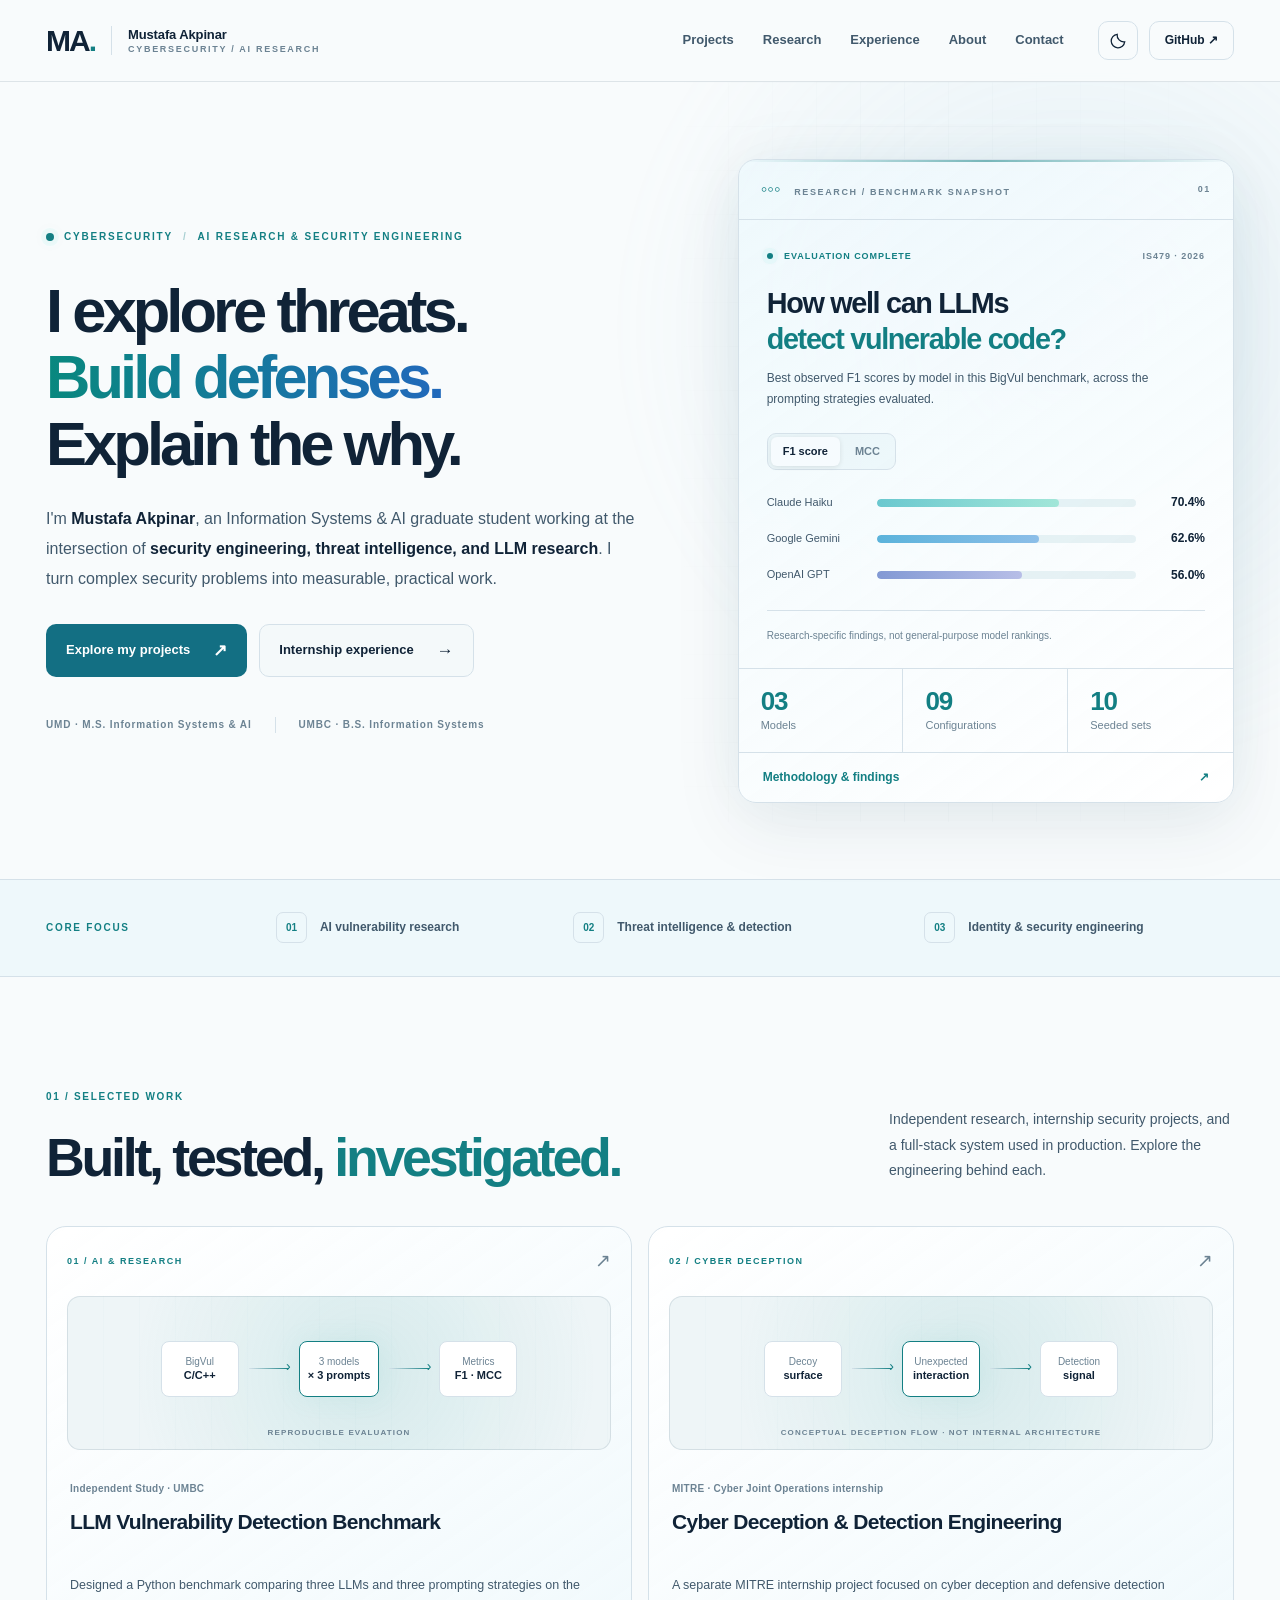
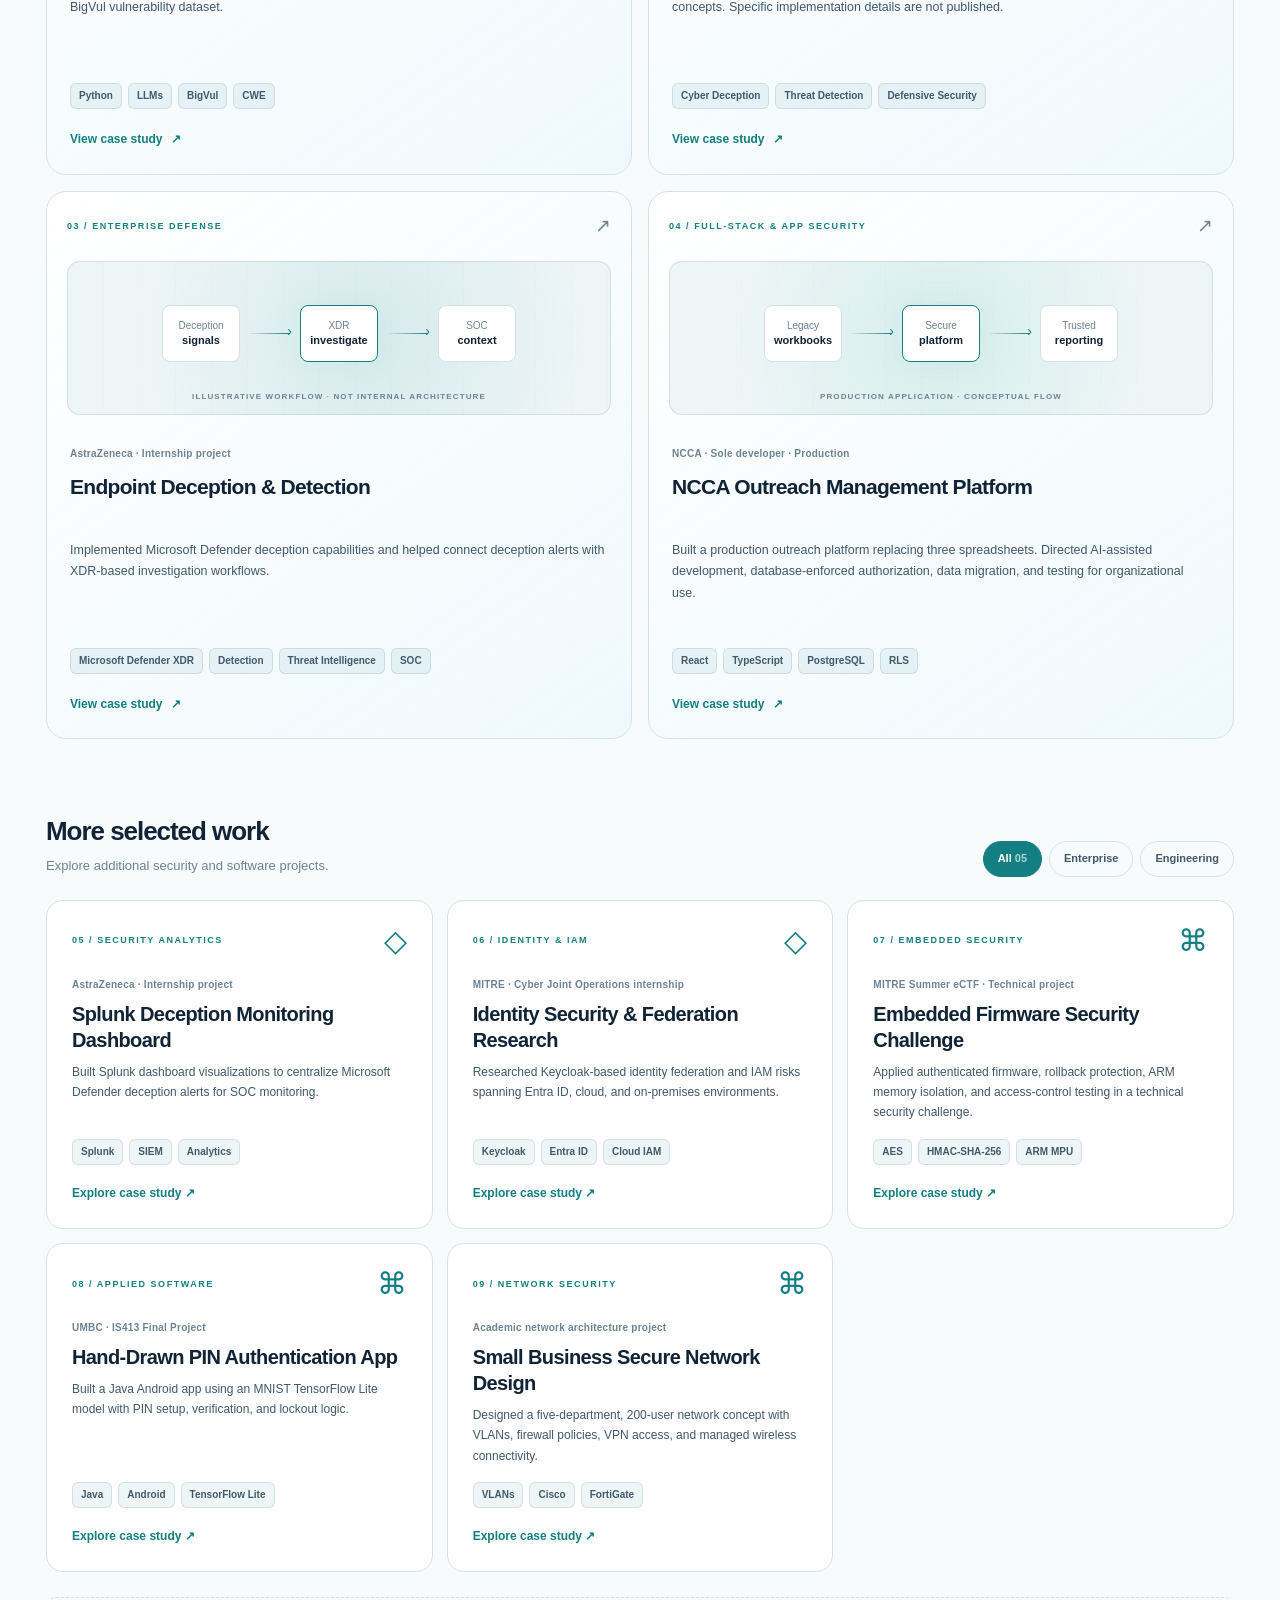
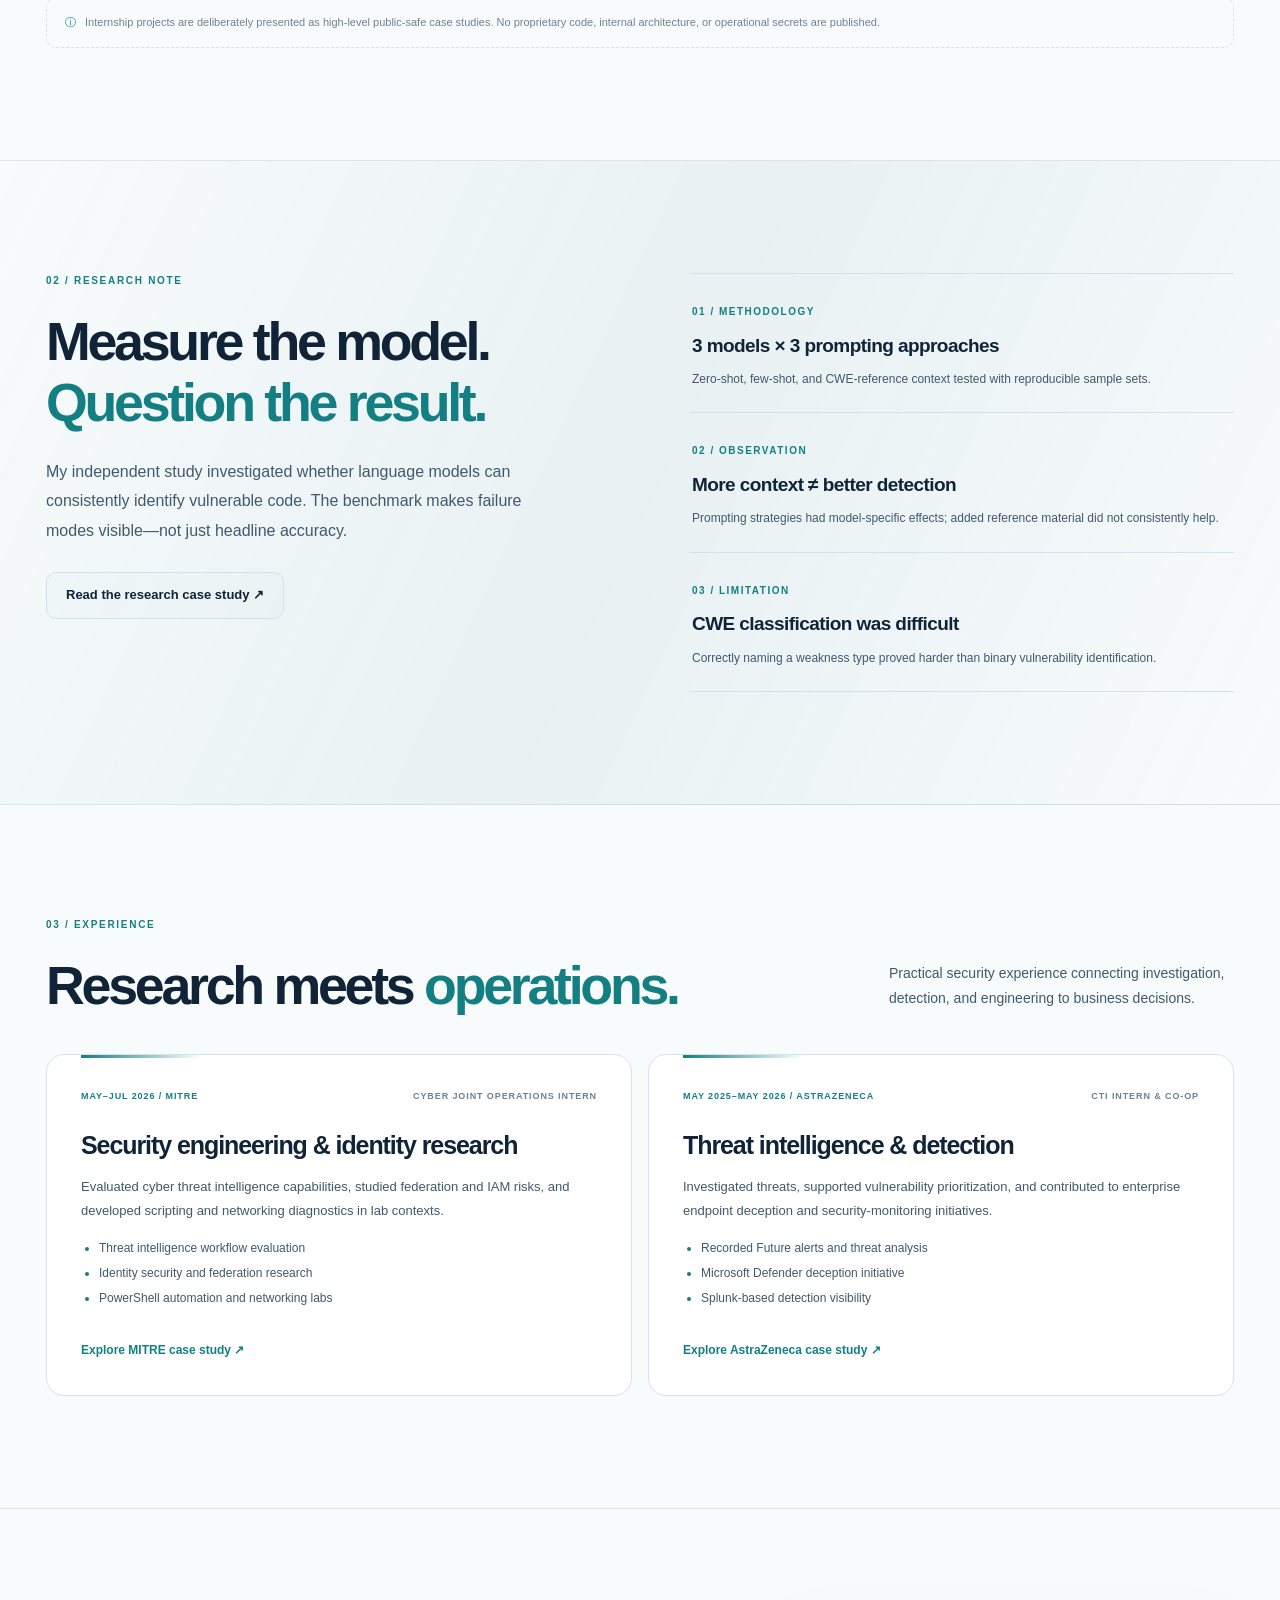
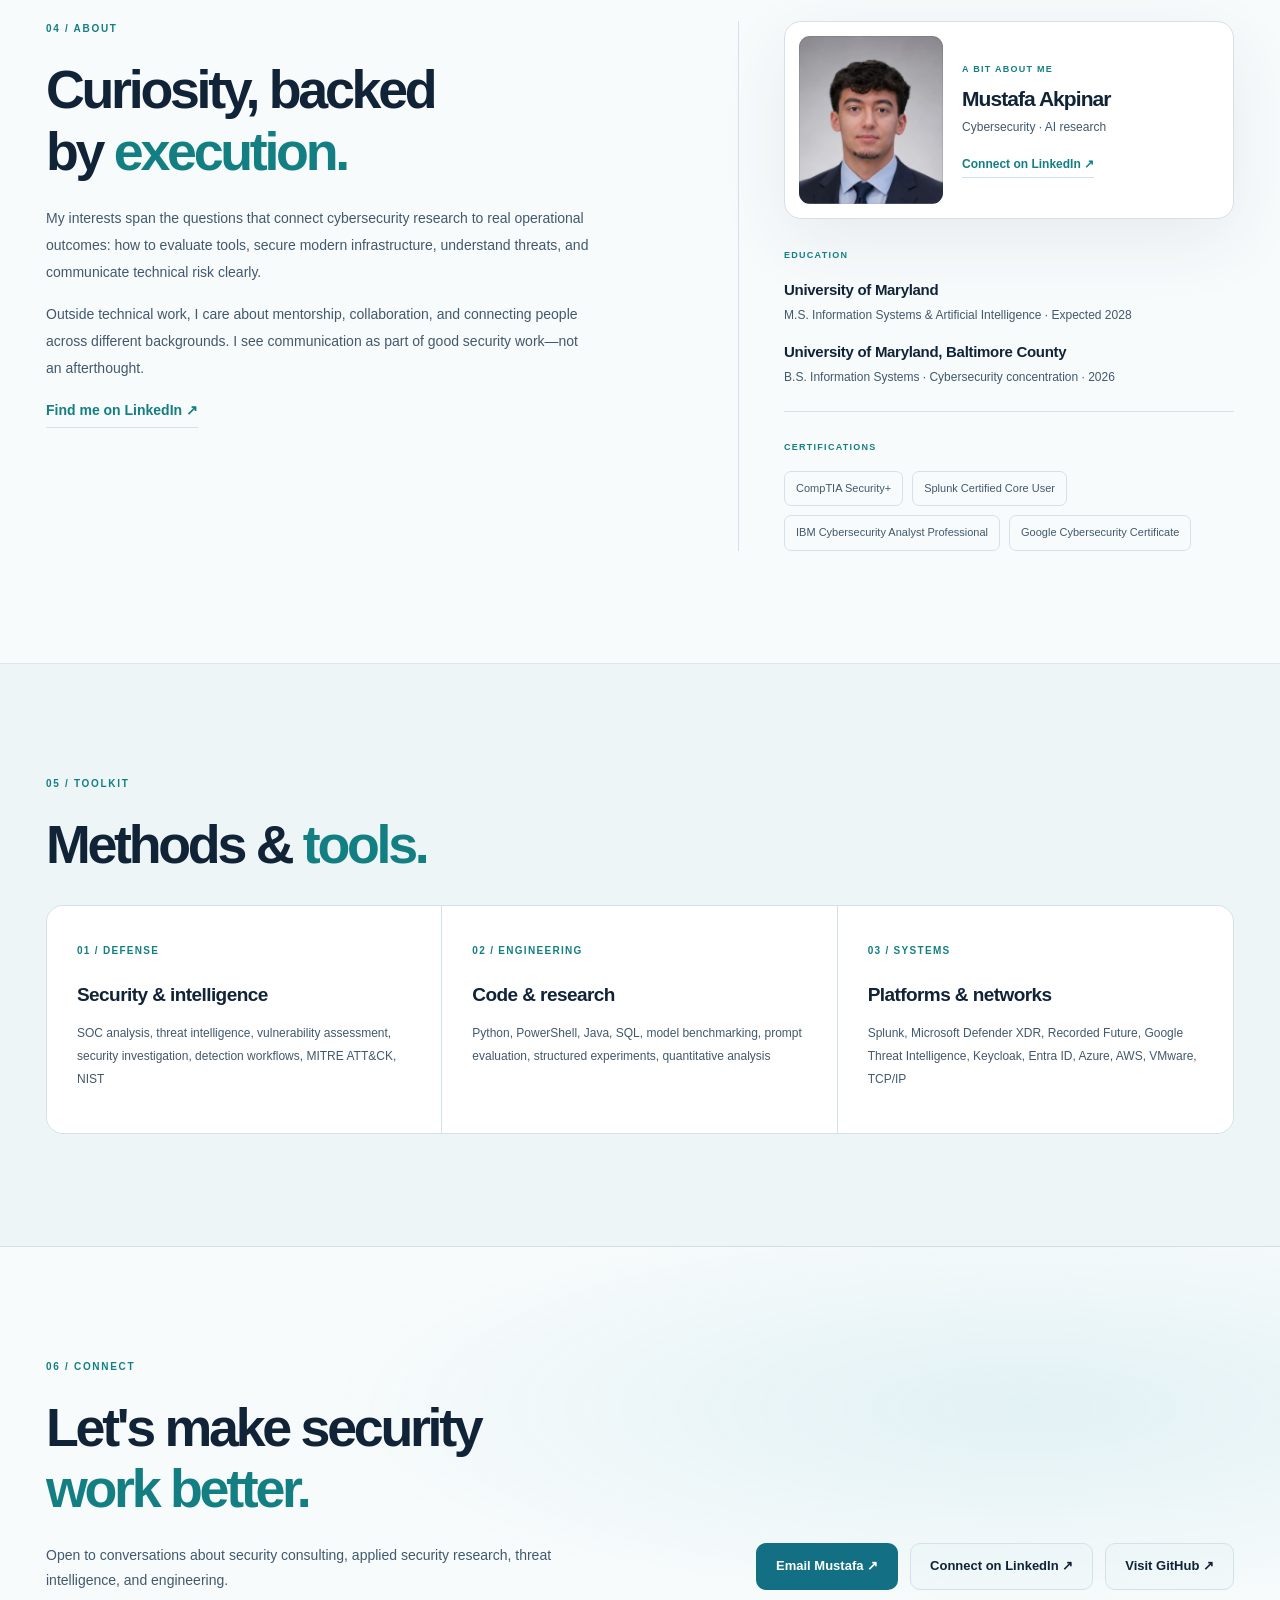
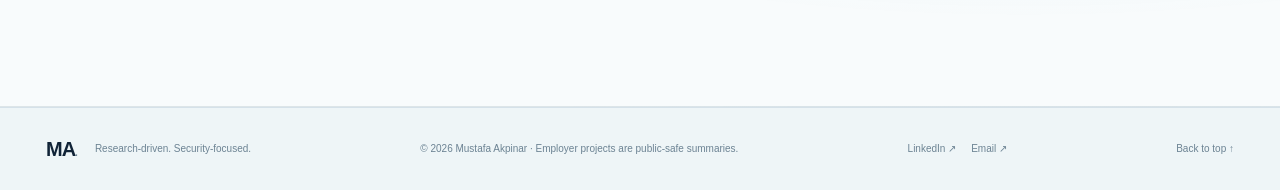
==== commit 1aacd474: "Feature NCCA outreach platform case study and secure architecture visuals" ====
--- a/index.html
+++ b/index.html
@@ -1,6 +1,6 @@
 <!DOCTYPE html>
 
-<html data-theme="light" lang="en"><head><meta charset="utf-8"/><meta content="width=device-width,initial-scale=1" name="viewport"/><meta content="#f8fbfc" name="theme-color"/><meta content="Cybersecurity portfolio of Mustafa Akpinar: AI vulnerability research, MITRE and AstraZeneca case studies, security engineering and threat intelligence." name="description"/><title>Cybersecurity, AI Research &amp; Security Engineering | Mustafa Akpinar</title><meta content="website" property="og:type"/><meta content="Mustafa Akpinar | Cybersecurity &amp; AI Research" property="og:title"/><link href="assets/favicon.svg" rel="icon" type="image/svg+xml"/><link href="styles.css" rel="stylesheet"/><script>try{const t=localStorage.getItem('ma-theme');if(t==='light'||t==='dark')document.documentElement.dataset.theme=t}catch(e){}</script><meta content="assets/mustafa-akpinar-headshot.jpg" property="og:image"/></head><body><a class="skip-link" href="#main">Skip to content</a>
+<html data-theme="light" lang="en"><head><meta charset="utf-8"/><meta content="width=device-width,initial-scale=1" name="viewport"/><meta content="#f8fbfc" name="theme-color"/><meta content="Cybersecurity and AI portfolio of Mustafa Akpinar, including MITRE, AstraZeneca, vulnerability research, and a production nonprofit outreach platform." name="description"/><title>Cybersecurity, AI Research &amp; Security Engineering | Mustafa Akpinar</title><meta content="website" property="og:type"/><meta content="Mustafa Akpinar | Cybersecurity &amp; AI Research" property="og:title"/><link href="assets/favicon.svg" rel="icon" type="image/svg+xml"/><link href="styles.css" rel="stylesheet"/><script>try{const t=localStorage.getItem('ma-theme');if(t==='light'||t==='dark')document.documentElement.dataset.theme=t}catch(e){}</script><meta content="https://makpinar11.github.io/Personal-Website/assets/social-preview.png" property="og:image"/><meta content="1734" property="og:image:width"/><meta content="907" property="og:image:height"/><meta content="image/png" property="og:image:type"/><meta content="Cybersecurity engineering, AI vulnerability detection research, and hands-on security projects from MITRE, AstraZeneca, and UMBC." property="og:description"/><meta content="https://makpinar11.github.io/Personal-Website/" property="og:url"/><meta content="summary_large_image" name="twitter:card"/><meta content="https://makpinar11.github.io/Personal-Website/assets/social-preview.png" name="twitter:image"/</head><body><a class="skip-link" href="#main">Skip to content</a>
 <header class="site-header" id="top"><div class="container header-inner">
 <a aria-label="Mustafa Akpinar, home" class="brand" href="index.html#top"><span class="brand-mark">MA<span>.</span></span><span class="brand-copy"><strong>Mustafa Akpinar</strong><small>CYBERSECURITY / AI RESEARCH</small></span></a>
 <nav aria-label="Primary navigation" class="primary-nav" id="site-nav"><a href="index.html#work">Projects</a><a href="index.html#research">Research</a><a href="index.html#experience">Experience</a><a href="index.html#about">About</a><a href="index.html#contact">Contact</a></nav>
@@ -11,7 +11,7 @@
 <section aria-labelledby="hero-title" class="hero container"><div class="hero-copy"><div class="eyebrow"><span class="pulse-dot"></span>CYBERSECURITY <span class="eyebrow-sep">/</span> AI RESEARCH &amp; SECURITY ENGINEERING</div><h1 id="hero-title">I explore threats.<br/><span class="headline-highlight">Build defenses.</span><br/>Explain the why.</h1><p class="hero-description">I'm <strong>Mustafa Akpinar</strong>, an Information Systems &amp; AI graduate student working at the intersection of <strong>security engineering, threat intelligence, and LLM research</strong>. I turn complex security problems into measurable, practical work.</p><div class="hero-actions"><a class="btn btn-primary" href="#work">Explore my projects <span>↗</span></a><a class="btn btn-secondary" href="#experience">Internship experience <span>→</span></a></div><div class="hero-credentials"><span>UMD <b>· M.S. Information Systems &amp; AI</b></span><span>UMBC <b>· B.S. Information Systems</b></span></div></div>
 <aside aria-labelledby="benchmark-heading" class="benchmark-card"><div class="panel-header"><span><i aria-hidden="true" class="window-dots">◦ ◦ ◦</i> RESEARCH / BENCHMARK SNAPSHOT</span><span>01</span></div><div class="panel-content"><div class="status-line"><span><i class="status-dot"></i> EVALUATION COMPLETE</span><span>IS479 · 2026</span></div><h2 id="benchmark-heading">How well can LLMs<br/><em>detect vulnerable code?</em></h2><p class="panel-explainer" id="metric-description">Best observed F1 scores by model in this BigVul benchmark, across the prompting strategies evaluated.</p><div aria-label="Benchmark metric" class="metric-switch" role="group"><button aria-pressed="true" class="metric-btn is-active" data-metric="f1">F1 score</button><button aria-pressed="false" class="metric-btn" data-metric="mcc">MCC</button></div><div aria-label="Best observed F1 scores: Claude Haiku 70.4%, Google Gemini 62.6%, OpenAI GPT 56.0%" class="chart" role="img"><div class="chart-row"><span>Claude Haiku</span><div class="chart-track"><div class="chart-fill" data-model="claude" style="--bar:70.4%"></div></div><strong data-value="claude">70.4%</strong></div><div class="chart-row"><span>Google Gemini</span><div class="chart-track"><div class="chart-fill" data-model="gemini" style="--bar:62.6%"></div></div><strong data-value="gemini">62.6%</strong></div><div class="chart-row"><span>OpenAI GPT</span><div class="chart-track"><div class="chart-fill" data-model="openai" style="--bar:56%"></div></div><strong data-value="openai">56.0%</strong></div></div><p class="benchmark-caveat">Research-specific findings, not general-purpose model rankings.</p></div><div class="panel-metrics"><div><b>03</b><small>Models</small></div><div><b>09</b><small>Configurations</small></div><div><b>10</b><small>Seeded sets</small></div></div><a class="panel-bottom-link" href="projects/llm-vulnerability-research.html">Methodology &amp; findings <span>↗</span></a></aside></section>
 <section aria-label="Focus areas" class="proof-band"><div class="container proof-inner"><span class="section-kicker">CORE FOCUS</span><div><span class="proof-num">01</span> AI vulnerability research</div><div><span class="proof-num">02</span> Threat intelligence &amp; detection</div><div><span class="proof-num">03</span> Identity &amp; security engineering</div></div></section>
-<section class="section work-section" id="work"><div class="container"><div class="section-heading"><div><p class="section-kicker">01 / SELECTED WORK</p><h2>Built, tested, <span>investigated.</span></h2></div><p>Original research, real-world security experience, and hands-on engineering. The most relevant projects come first.</p></div><div class="featured-grid"><article class="featured-card featured-research"><div class="card-top"><span class="tiny-label">01 / AI &amp; RESEARCH</span><span class="card-arrow">↗</span></div><div class="featured-visual"><div aria-label="Schematic of a three-model, three-strategy benchmark" class="schematic schematic-research"><div class="mini-node">BigVul<br/><b>C/C++</b></div><div class="wire"></div><div class="mini-node mini-node-bright">3 models<br/><b>× 3 prompts</b></div><div class="wire"></div><div class="mini-node">Metrics<br/><b>F1 · MCC</b></div><span class="schematic-caption">REPRODUCIBLE EVALUATION</span></div></div><div class="featured-body"><span class="project-org">Independent Study · UMBC</span><h3><a href="projects/llm-vulnerability-research.html">LLM Vulnerability Detection Benchmark</a></h3><p>Designed a Python benchmark comparing three LLMs and three prompting strategies on the BigVul vulnerability dataset.</p><div class="tags"><span>Python</span><span>LLMs</span><span>BigVul</span><span>CWE</span></div><a class="text-link" href="projects/llm-vulnerability-research.html">View case study <span>↗</span></a></div></article><article class="featured-card featured-enterprise"><div class="card-top"><span class="tiny-label">02 / CYBER DECEPTION</span><span class="card-arrow">↗</span></div><div class="featured-visual"><div aria-label="Conceptual cyber deception and threat-detection workflow; not a MITRE system architecture" class="schematic"><div class="mini-node">Decoy<br/><b>surface</b></div><div class="wire"></div><div class="mini-node mini-node-bright">Unexpected<br/><b>interaction</b></div><div class="wire"></div><div class="mini-node">Detection<br/><b>signal</b></div><span class="schematic-caption">CONCEPTUAL DECEPTION FLOW · NOT INTERNAL ARCHITECTURE</span></div></div><div class="featured-body"><span class="project-org">MITRE · Cyber Joint Operations internship</span><h3><a href="projects/cyber-deception-detection.html">Cyber Deception &amp; Detection Engineering</a></h3><p>A separate MITRE internship project focused on cyber deception and defensive detection concepts. Specific implementation details are not published.</p><div class="tags"><span>Cyber Deception</span><span>Threat Detection</span><span>Defensive Security</span></div><a class="text-link" href="projects/cyber-deception-detection.html">View case study <span>↗</span></a></div></article><article class="featured-card featured-enterprise"><div class="card-top"><span class="tiny-label">03 / ENTERPRISE DEFENSE</span><span class="card-arrow">↗</span></div><div class="featured-visual"><div aria-label="Illustrative high-level endpoint detection workflow" class="schematic"><div class="mini-node">Deception<br/><b>signals</b></div><div class="wire"></div><div class="mini-node mini-node-bright">XDR<br/><b>investigate</b></div><div class="wire"></div><div class="mini-node">SOC<br/><b>context</b></div><span class="schematic-caption">ILLUSTRATIVE WORKFLOW · NOT INTERNAL ARCHITECTURE</span></div></div><div class="featured-body"><span class="project-org">AstraZeneca · Internship project</span><h3><a href="projects/endpoint-deception.html">Endpoint Deception &amp; Detection</a></h3><p>Implemented Microsoft Defender deception capabilities and helped connect deception alerts with XDR-based investigation workflows.</p><div class="tags"><span>Microsoft Defender XDR</span><span>Detection</span><span>Threat Intelligence</span><span>SOC</span></div><a class="text-link" href="projects/endpoint-deception.html">View case study <span>↗</span></a></div></article></div><div class="all-work-head"><div><h3>More selected work</h3><p>Explore additional security and software projects.</p></div><div aria-label="Filter projects" class="filters" role="group"><button aria-pressed="true" class="filter-btn active" data-filter="all">All <span>05</span></button><button aria-pressed="false" class="filter-btn" data-filter="enterprise">Enterprise</button><button aria-pressed="false" class="filter-btn" data-filter="engineering">Engineering</button></div></div><div class="project-grid" id="project-grid"><article class="project-card" data-category="enterprise"><div class="project-card-top"><span class="tiny-label">04 / SECURITY ANALYTICS</span><span aria-hidden="true" class="project-glyph">◇</span></div><span class="project-org">AstraZeneca · Internship project</span><h3><a href="projects/splunk-monitoring.html">Splunk Deception Monitoring Dashboard</a></h3><p>Built Splunk dashboard visualizations to centralize Microsoft Defender deception alerts for SOC monitoring.</p><div class="tags"><span>Splunk</span><span>SIEM</span><span>Analytics</span></div><a class="text-link" href="projects/splunk-monitoring.html">Explore case study ↗</a></article><article class="project-card" data-category="enterprise"><div class="project-card-top"><span class="tiny-label">05 / IDENTITY &amp; IAM</span><span aria-hidden="true" class="project-glyph">◇</span></div><span class="project-org">MITRE · Cyber Joint Operations internship</span><h3><a href="projects/identity-security.html">Identity Security &amp; Federation Research</a></h3><p>Researched Keycloak-based identity federation and IAM risks spanning Entra ID, cloud, and on-premises environments.</p><div class="tags"><span>Keycloak</span><span>Entra ID</span><span>Cloud IAM</span></div><a class="text-link" href="projects/identity-security.html">Explore case study ↗</a></article><article class="project-card" data-category="engineering"><div class="project-card-top"><span class="tiny-label">06 / EMBEDDED SECURITY</span><span aria-hidden="true" class="project-glyph">⌘</span></div><span class="project-org">MITRE Summer eCTF · Technical project</span><h3><a href="projects/embedded-security.html">Embedded Firmware Security Challenge</a></h3><p>Applied authenticated firmware, rollback protection, ARM memory isolation, and access-control testing in a technical security challenge.</p><div class="tags"><span>AES</span><span>HMAC-SHA-256</span><span>ARM MPU</span></div><a class="text-link" href="projects/embedded-security.html">Explore case study ↗</a></article><article class="project-card" data-category="engineering"><div class="project-card-top"><span class="tiny-label">07 / APPLIED SOFTWARE</span><span aria-hidden="true" class="project-glyph">⌘</span></div><span class="project-org">UMBC · IS413 Final Project</span><h3><a href="projects/android-pin-auth.html">Hand-Drawn PIN Authentication App</a></h3><p>Built a Java Android app using an MNIST TensorFlow Lite model with PIN setup, verification, and lockout logic.</p><div class="tags"><span>Java</span><span>Android</span><span>TensorFlow Lite</span></div><a class="text-link" href="projects/android-pin-auth.html">Explore case study ↗</a></article><article class="project-card" data-category="engineering"><div class="project-card-top"><span class="tiny-label">08 / NETWORK SECURITY</span><span aria-hidden="true" class="project-glyph">⌘</span></div><span class="project-org">Academic network architecture project</span><h3><a href="projects/network-architecture.html">Small Business Secure Network Design</a></h3><p>Designed a five-department, 200-user network concept with VLANs, firewall policies, VPN access, and managed wireless connectivity.</p><div class="tags"><span>VLANs</span><span>Cisco</span><span>FortiGate</span></div><a class="text-link" href="projects/network-architecture.html">Explore case study ↗</a></article></div><p class="disclosure"><span aria-hidden="true">ⓘ</span> Internship projects are deliberately presented as high-level public-safe case studies. No proprietary code, internal architecture, or operational secrets are published.</p></div></section>
+<section class="section work-section" id="work"><div class="container"><div class="section-heading"><div><p class="section-kicker">01 / SELECTED WORK</p><h2>Built, tested, <span>investigated.</span></h2></div><p>Independent research, internship security projects, and a full-stack system used in production. Explore the engineering behind each.</p></div><div class="featured-grid"><article class="featured-card featured-research"><div class="card-top"><span class="tiny-label">01 / AI &amp; RESEARCH</span><span class="card-arrow">↗</span></div><div class="featured-visual"><div aria-label="Schematic of a three-model, three-strategy benchmark" class="schematic schematic-research"><div class="mini-node">BigVul<br/><b>C/C++</b></div><div class="wire"></div><div class="mini-node mini-node-bright">3 models<br/><b>× 3 prompts</b></div><div class="wire"></div><div class="mini-node">Metrics<br/><b>F1 · MCC</b></div><span class="schematic-caption">REPRODUCIBLE EVALUATION</span></div></div><div class="featured-body"><span class="project-org">Independent Study · UMBC</span><h3><a href="projects/llm-vulnerability-research.html">LLM Vulnerability Detection Benchmark</a></h3><p>Designed a Python benchmark comparing three LLMs and three prompting strategies on the BigVul vulnerability dataset.</p><div class="tags"><span>Python</span><span>LLMs</span><span>BigVul</span><span>CWE</span></div><a class="text-link" href="projects/llm-vulnerability-research.html">View case study <span>↗</span></a></div></article><article class="featured-card featured-enterprise"><div class="card-top"><span class="tiny-label">02 / CYBER DECEPTION</span><span class="card-arrow">↗</span></div><div class="featured-visual"><div aria-label="Conceptual cyber deception and threat-detection workflow; not a MITRE system architecture" class="schematic"><div class="mini-node">Decoy<br/><b>surface</b></div><div class="wire"></div><div class="mini-node mini-node-bright">Unexpected<br/><b>interaction</b></div><div class="wire"></div><div class="mini-node">Detection<br/><b>signal</b></div><span class="schematic-caption">CONCEPTUAL DECEPTION FLOW · NOT INTERNAL ARCHITECTURE</span></div></div><div class="featured-body"><span class="project-org">MITRE · Cyber Joint Operations internship</span><h3><a href="projects/cyber-deception-detection.html">Cyber Deception &amp; Detection Engineering</a></h3><p>A separate MITRE internship project focused on cyber deception and defensive detection concepts. Specific implementation details are not published.</p><div class="tags"><span>Cyber Deception</span><span>Threat Detection</span><span>Defensive Security</span></div><a class="text-link" href="projects/cyber-deception-detection.html">View case study <span>↗</span></a></div></article><article class="featured-card featured-enterprise"><div class="card-top"><span class="tiny-label">03 / ENTERPRISE DEFENSE</span><span class="card-arrow">↗</span></div><div class="featured-visual"><div aria-label="Illustrative high-level endpoint detection workflow" class="schematic"><div class="mini-node">Deception<br/><b>signals</b></div><div class="wire"></div><div class="mini-node mini-node-bright">XDR<br/><b>investigate</b></div><div class="wire"></div><div class="mini-node">SOC<br/><b>context</b></div><span class="schematic-caption">ILLUSTRATIVE WORKFLOW · NOT INTERNAL ARCHITECTURE</span></div></div><div class="featured-body"><span class="project-org">AstraZeneca · Internship project</span><h3><a href="projects/endpoint-deception.html">Endpoint Deception &amp; Detection</a></h3><p>Implemented Microsoft Defender deception capabilities and helped connect deception alerts with XDR-based investigation workflows.</p><div class="tags"><span>Microsoft Defender XDR</span><span>Detection</span><span>Threat Intelligence</span><span>SOC</span></div><a class="text-link" href="projects/endpoint-deception.html">View case study <span>↗</span></a></div></article><article class="featured-card featured-ncca"><div class="card-top"><span class="tiny-label">04 / FULL-STACK &amp; APP SECURITY</span><span aria-hidden="true" class="card-arrow">↗</span></div><div class="featured-visual"><div aria-label="Conceptual workflow from spreadsheets through a secure data platform to unified reporting" class="schematic"><div class="mini-node">Legacy<br/><b>workbooks</b></div><div class="wire"></div><div class="mini-node mini-node-bright">Secure<br/><b>platform</b></div><div class="wire"></div><div class="mini-node">Trusted<br/><b>reporting</b></div><span class="schematic-caption">PRODUCTION APPLICATION · CONCEPTUAL FLOW</span></div></div><div class="featured-body"><span class="project-org">NCCA · Sole developer · Production</span><h3><a href="projects/ncca-outreach-platform.html">NCCA Outreach Management Platform</a></h3><p>Built a production outreach platform replacing three spreadsheets. Directed AI-assisted development, database-enforced authorization, data migration, and testing for organizational use.</p><div class="tags"><span>React</span><span>TypeScript</span><span>PostgreSQL</span><span>RLS</span></div><a class="text-link" href="projects/ncca-outreach-platform.html">View case study <span>↗</span></a></div></article></div><div class="all-work-head"><div><h3>More selected work</h3><p>Explore additional security and software projects.</p></div><div aria-label="Filter projects" class="filters" role="group"><button aria-pressed="true" class="filter-btn active" data-filter="all">All <span>05</span></button><button aria-pressed="false" class="filter-btn" data-filter="enterprise">Enterprise</button><button aria-pressed="false" class="filter-btn" data-filter="engineering">Engineering</button></div></div><div class="project-grid" id="project-grid"><article class="project-card" data-category="enterprise"><div class="project-card-top"><span class="tiny-label">05 / SECURITY ANALYTICS</span><span aria-hidden="true" class="project-glyph">◇</span></div><span class="project-org">AstraZeneca · Internship project</span><h3><a href="projects/splunk-monitoring.html">Splunk Deception Monitoring Dashboard</a></h3><p>Built Splunk dashboard visualizations to centralize Microsoft Defender deception alerts for SOC monitoring.</p><div class="tags"><span>Splunk</span><span>SIEM</span><span>Analytics</span></div><a class="text-link" href="projects/splunk-monitoring.html">Explore case study ↗</a></article><article class="project-card" data-category="enterprise"><div class="project-card-top"><span class="tiny-label">06 / IDENTITY &amp; IAM</span><span aria-hidden="true" class="project-glyph">◇</span></div><span class="project-org">MITRE · Cyber Joint Operations internship</span><h3><a href="projects/identity-security.html">Identity Security &amp; Federation Research</a></h3><p>Researched Keycloak-based identity federation and IAM risks spanning Entra ID, cloud, and on-premises environments.</p><div class="tags"><span>Keycloak</span><span>Entra ID</span><span>Cloud IAM</span></div><a class="text-link" href="projects/identity-security.html">Explore case study ↗</a></article><article class="project-card" data-category="engineering"><div class="project-card-top"><span class="tiny-label">07 / EMBEDDED SECURITY</span><span aria-hidden="true" class="project-glyph">⌘</span></div><span class="project-org">MITRE Summer eCTF · Technical project</span><h3><a href="projects/embedded-security.html">Embedded Firmware Security Challenge</a></h3><p>Applied authenticated firmware, rollback protection, ARM memory isolation, and access-control testing in a technical security challenge.</p><div class="tags"><span>AES</span><span>HMAC-SHA-256</span><span>ARM MPU</span></div><a class="text-link" href="projects/embedded-security.html">Explore case study ↗</a></article><article class="project-card" data-category="engineering"><div class="project-card-top"><span class="tiny-label">08 / APPLIED SOFTWARE</span><span aria-hidden="true" class="project-glyph">⌘</span></div><span class="project-org">UMBC · IS413 Final Project</span><h3><a href="projects/android-pin-auth.html">Hand-Drawn PIN Authentication App</a></h3><p>Built a Java Android app using an MNIST TensorFlow Lite model with PIN setup, verification, and lockout logic.</p><div class="tags"><span>Java</span><span>Android</span><span>TensorFlow Lite</span></div><a class="text-link" href="projects/android-pin-auth.html">Explore case study ↗</a></article><article class="project-card" data-category="engineering"><div class="project-card-top"><span class="tiny-label">09 / NETWORK SECURITY</span><span aria-hidden="true" class="project-glyph">⌘</span></div><span class="project-org">Academic network architecture project</span><h3><a href="projects/network-architecture.html">Small Business Secure Network Design</a></h3><p>Designed a five-department, 200-user network concept with VLANs, firewall policies, VPN access, and managed wireless connectivity.</p><div class="tags"><span>VLANs</span><span>Cisco</span><span>FortiGate</span></div><a class="text-link" href="projects/network-architecture.html">Explore case study ↗</a></article></div><p class="disclosure"><span aria-hidden="true">ⓘ</span> Internship projects are deliberately presented as high-level public-safe case studies. No proprietary code, internal architecture, or operational secrets are published.</p></div></section>
 <section class="section research-section" id="research"><div class="container research-layout"><div><p class="section-kicker">02 / RESEARCH NOTE</p><h2>Measure the model.<br/><span>Question the result.</span></h2><p class="section-copy">My independent study investigated whether language models can consistently identify vulnerable code. The benchmark makes failure modes visible—not just headline accuracy.</p><a class="btn btn-secondary" href="projects/llm-vulnerability-research.html">Read the research case study ↗</a></div><div class="research-facts"><div class="research-fact"><span>01 / METHODOLOGY</span><strong>3 models × 3 prompting approaches</strong><p>Zero-shot, few-shot, and CWE-reference context tested with reproducible sample sets.</p></div><div class="research-fact"><span>02 / OBSERVATION</span><strong>More context ≠ better detection</strong><p>Prompting strategies had model-specific effects; added reference material did not consistently help.</p></div><div class="research-fact"><span>03 / LIMITATION</span><strong>CWE classification was difficult</strong><p>Correctly naming a weakness type proved harder than binary vulnerability identification.</p></div></div></div></section>
 <section class="section experience-section" id="experience"><div class="container"><div class="section-heading"><div><p class="section-kicker">03 / EXPERIENCE</p><h2>Research meets <span>operations.</span></h2></div><p>Practical security experience connecting investigation, detection, and engineering to business decisions.</p></div><div class="experience-grid"><article class="experience-card"><div class="experience-card-top"><span class="work-year">MAY–JUL 2026 / MITRE</span><span>CYBER JOINT OPERATIONS INTERN</span></div><h3>Security engineering &amp; identity research</h3><p>Evaluated cyber threat intelligence capabilities, studied federation and IAM risks, and developed scripting and networking diagnostics in lab contexts.</p><ul><li>Threat intelligence workflow evaluation</li><li>Identity security and federation research</li><li>PowerShell automation and networking labs</li></ul><a class="text-link" href="projects/identity-security.html">Explore MITRE case study ↗</a></article><article class="experience-card"><div class="experience-card-top"><span class="work-year">MAY 2025–MAY 2026 / ASTRAZENECA</span><span>CTI INTERN &amp; CO-OP</span></div><h3>Threat intelligence &amp; detection</h3><p>Investigated threats, supported vulnerability prioritization, and contributed to enterprise endpoint deception and security-monitoring initiatives.</p><ul><li>Recorded Future alerts and threat analysis</li><li>Microsoft Defender deception initiative</li><li>Splunk-based detection visibility</li></ul><a class="text-link" href="projects/endpoint-deception.html">Explore AstraZeneca case study ↗</a></article></div></div></section>
 <section class="section about-section" id="about"><div class="container about-layout"><div><p class="section-kicker">04 / ABOUT</p><h2>Curiosity, backed<br/>by <span>execution.</span></h2><p>My interests span the questions that connect cybersecurity research to real operational outcomes: how to evaluate tools, secure modern infrastructure, understand threats, and communicate technical risk clearly.</p><p>Outside technical work, I care about mentorship, collaboration, and connecting people across different backgrounds. I see communication as part of good security work—not an afterthought.</p><p class="about-contact-line"><a href="https://www.linkedin.com/in/mustafa-akpinar-583558202/" rel="noopener noreferrer" target="_blank">Find me on LinkedIn ↗</a></p></div><div class="about-side"><figure aria-label="Profile photo and professional links" class="profile-panel">
--- a/styles.css
+++ b/styles.css
@@ -74,3 +74,19 @@
 .profile-panel-link:hover{color:var(--accent-strong);border-color:var(--accent-strong)}
 @media(max-width:1100px) and (min-width:681px){.profile-panel{grid-template-columns:115px minmax(0,1fr);gap:13px;padding:10px}.profile-panel-copy strong{font-size:17px}.profile-panel-link{margin-top:5px}}
 @media(max-width:400px){.profile-panel{grid-template-columns:118px minmax(0,1fr);gap:13px;padding:10px}.profile-panel-copy strong{font-size:17px}.profile-panel-role{font-size:11px}.profile-panel-link{font-size:11px;margin-top:6px}}
+
+/* Version 12: NCCA case study — preserves the existing visual language. */
+.featured-grid{grid-template-columns:repeat(2,minmax(0,1fr))}
+.featured-grid .featured-card:nth-child(3){grid-column:auto}
+.featured-card.featured-ncca .schematic{background:radial-gradient(circle at 50% 50%,rgba(38,183,152,.12),transparent 75%),repeating-linear-gradient(90deg,transparent 0 35px,rgba(82,160,174,.035) 36px),var(--bg-soft)}
+.ncca-impact-strip{display:grid;grid-template-columns:repeat(4,minmax(0,1fr));gap:10px;margin:4px 0 8px}
+.ncca-impact{border:1px solid var(--line);border-radius:12px;padding:16px;background:var(--surface)}
+.ncca-impact strong{display:block;font-size:clamp(20px,2.2vw,30px);font-weight:820;letter-spacing:-.05em;color:var(--accent)}
+.ncca-impact span{display:block;font-size:11px;line-height:1.55;color:var(--text-soft);margin-top:5px}
+.ncca-inline-figure{margin:28px 0 10px;overflow:hidden;border:1px solid var(--line);border-radius:15px;background:#0d1e2a}
+.ncca-inline-figure img{width:100%;height:auto;display:block}
+.ncca-inline-figure figcaption{padding:13px 19px;font-size:11px;line-height:1.7;border-top:1px solid var(--line);background:var(--surface);color:var(--text-soft)}
+.ncca-inline-figure figcaption strong{color:var(--accent)}
+.ncca-mini-note{font-size:11px;color:var(--muted);line-height:1.7;margin-top:14px}
+@media(max-width:900px){.featured-grid{grid-template-columns:repeat(2,minmax(0,1fr))}.featured-grid .featured-card:nth-child(3){grid-column:auto}.featured-card:nth-child(3) .featured-visual{max-width:none}.ncca-impact-strip{grid-template-columns:repeat(2,minmax(0,1fr))}}
+@media(max-width:680px){.featured-grid{grid-template-columns:1fr}.ncca-impact-strip{grid-template-columns:repeat(2,minmax(0,1fr))}.ncca-inline-figure{overflow-x:auto}.ncca-inline-figure img{width:100%;min-width:480px}}
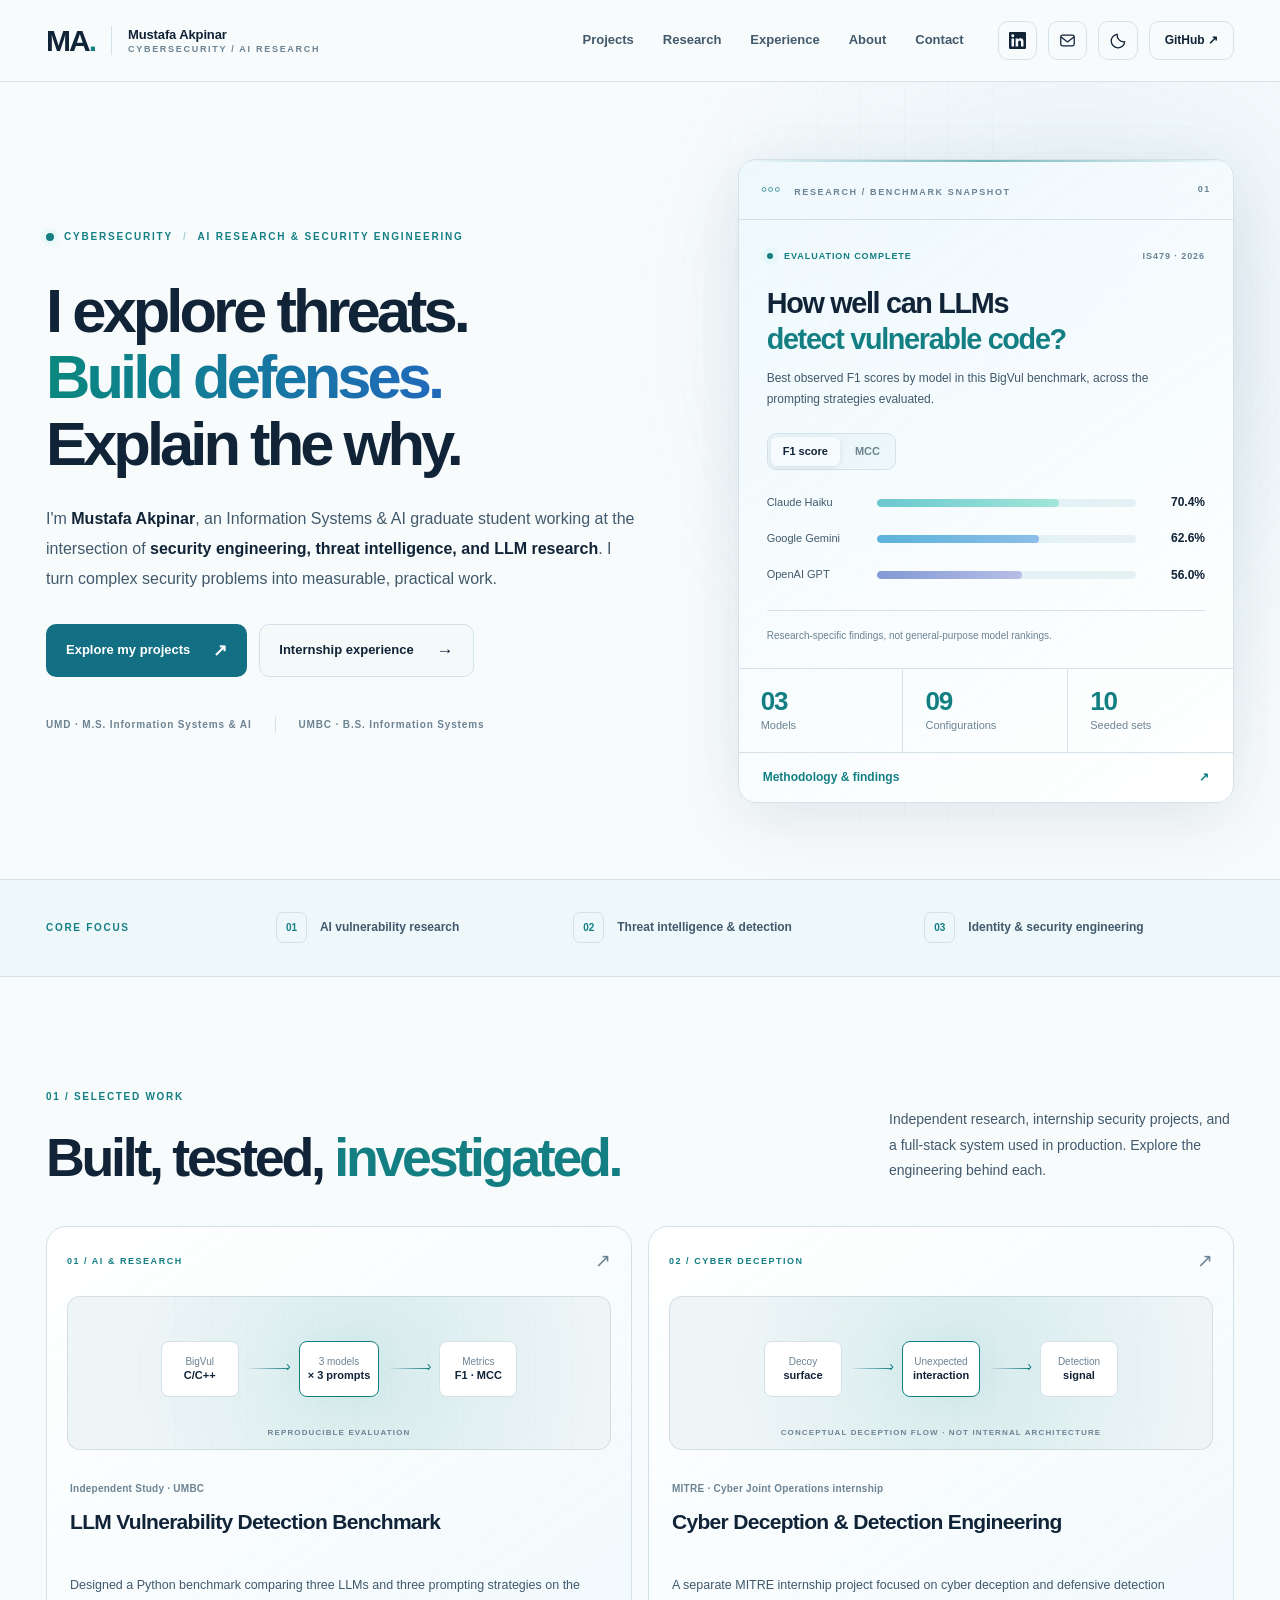
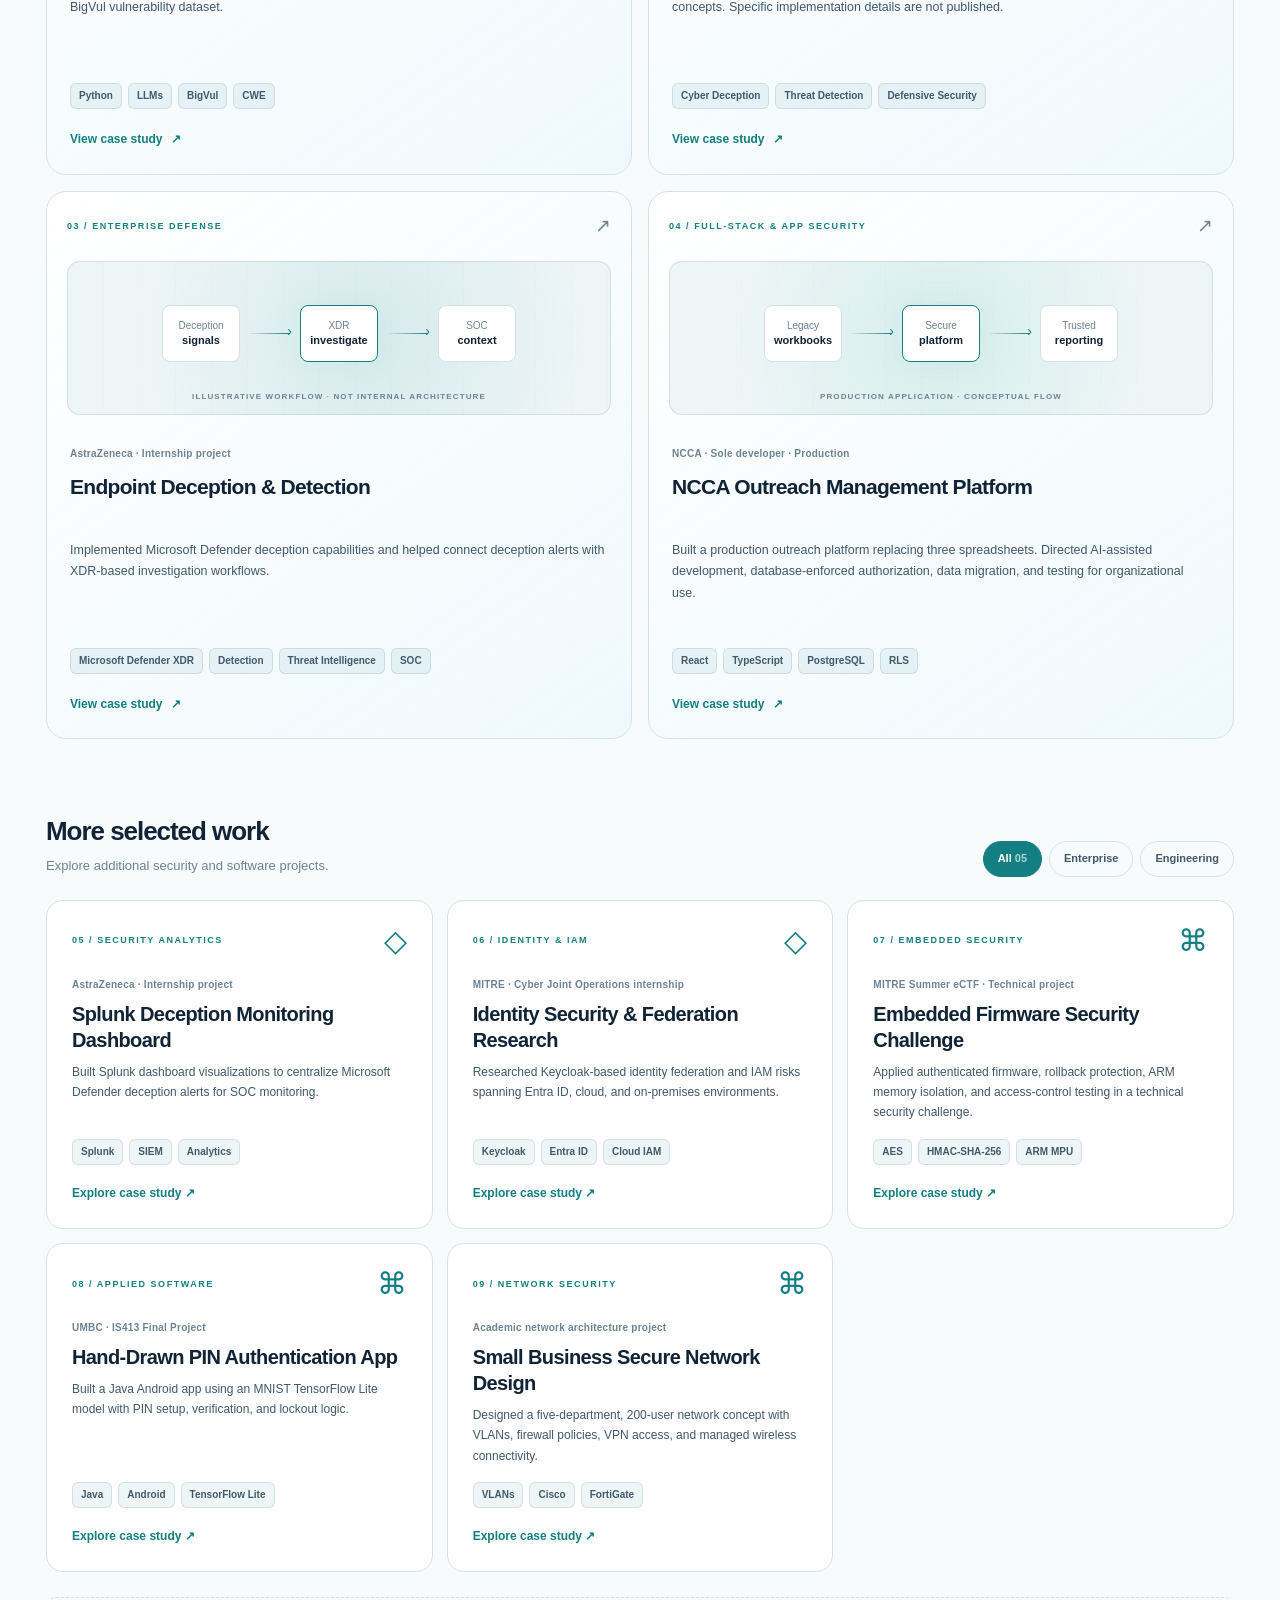
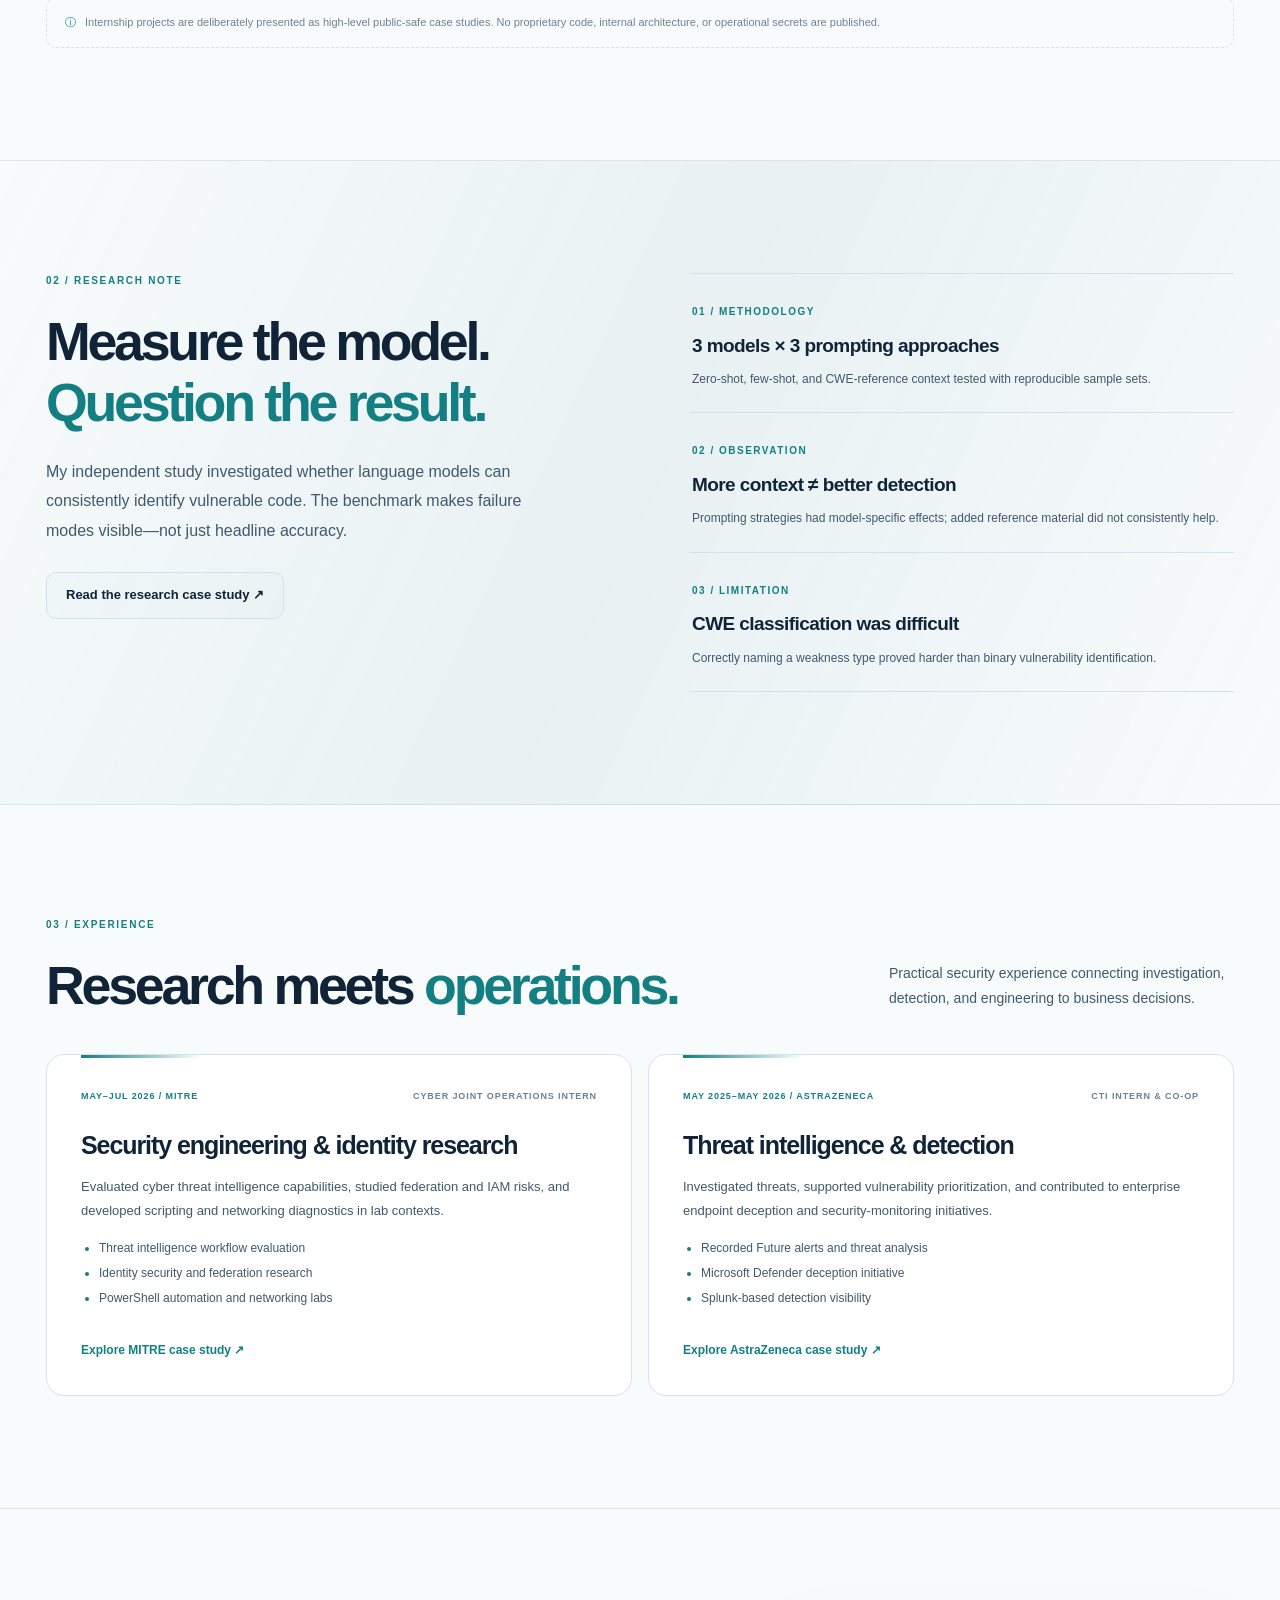
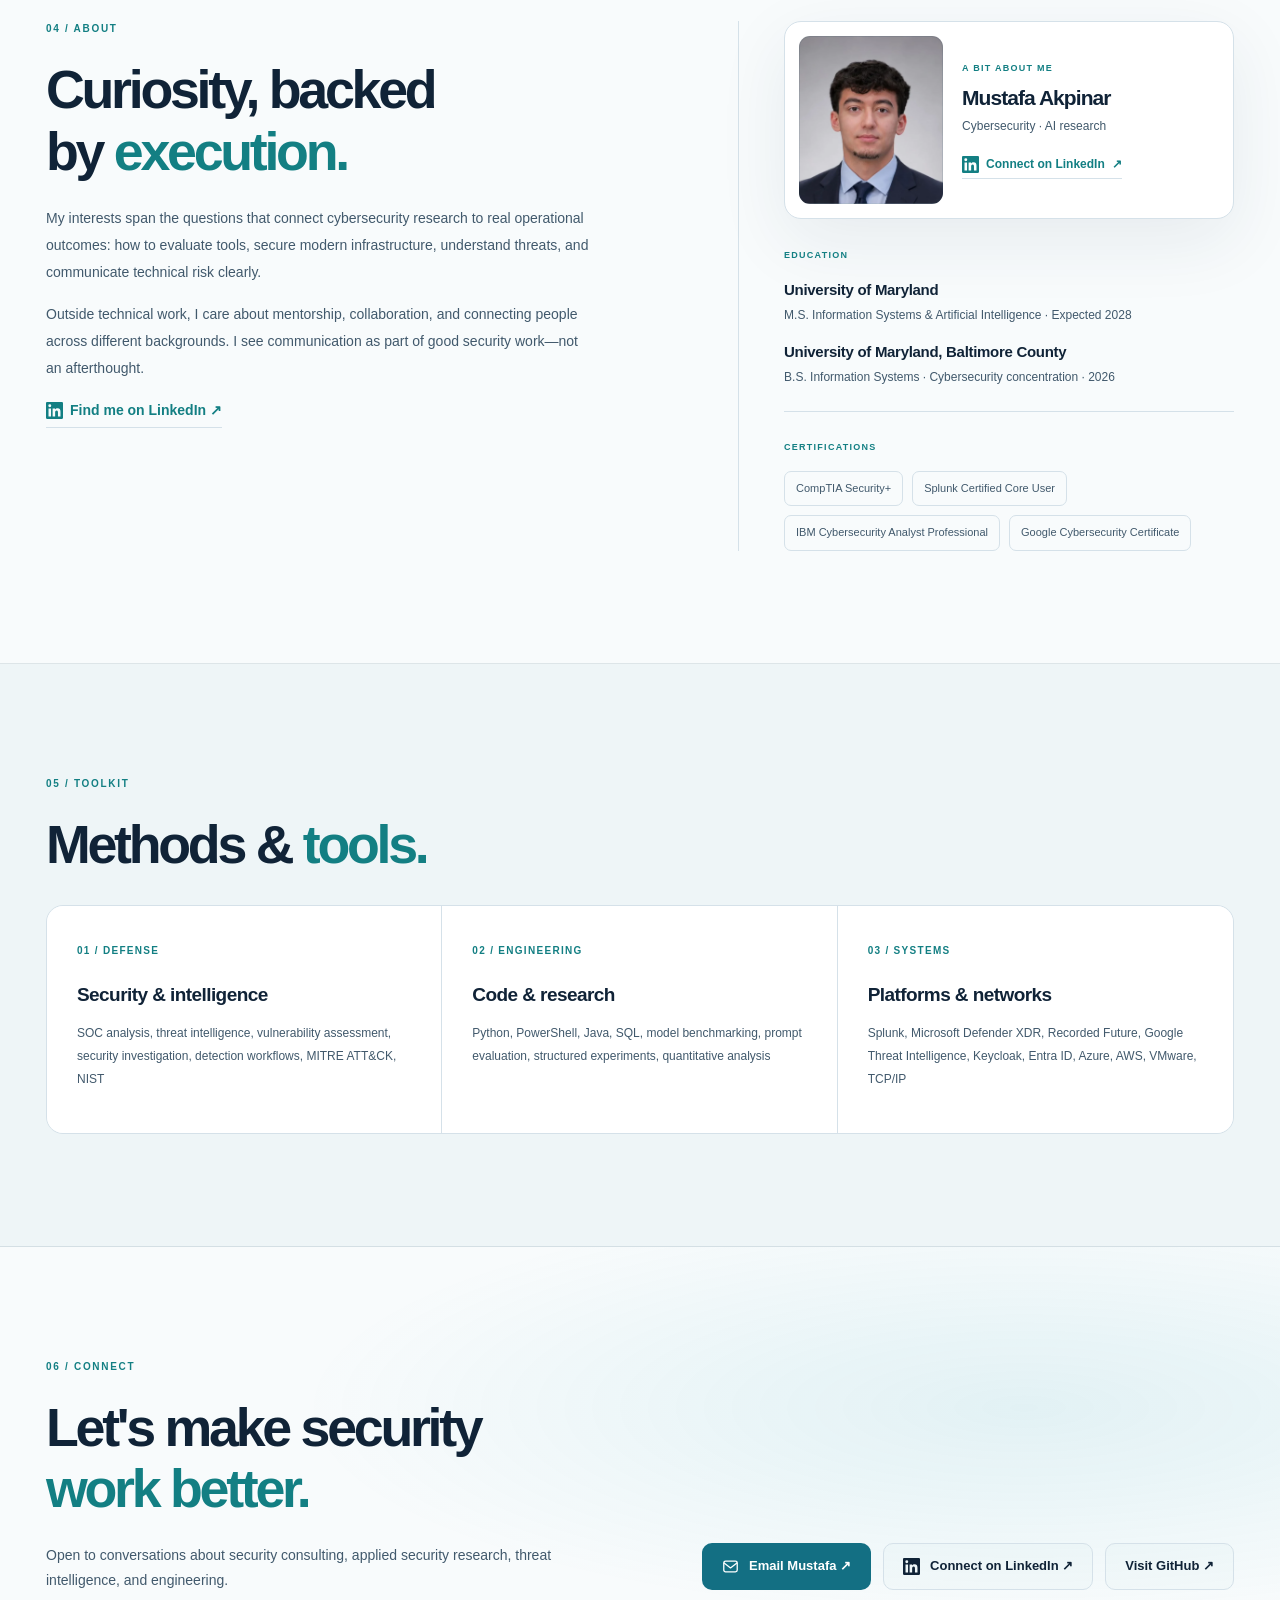
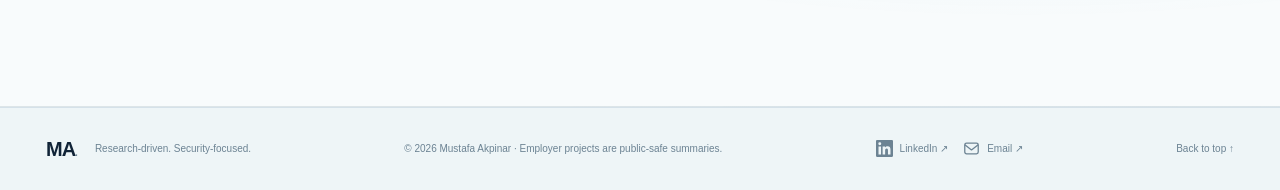
==== commit 5396988d: "Add LinkedIn and email icons to global header and contact links" ====
--- a/index.html
+++ b/index.html
@@ -4,7 +4,7 @@
 <header class="site-header" id="top"><div class="container header-inner">
 <a aria-label="Mustafa Akpinar, home" class="brand" href="index.html#top"><span class="brand-mark">MA<span>.</span></span><span class="brand-copy"><strong>Mustafa Akpinar</strong><small>CYBERSECURITY / AI RESEARCH</small></span></a>
 <nav aria-label="Primary navigation" class="primary-nav" id="site-nav"><a href="index.html#work">Projects</a><a href="index.html#research">Research</a><a href="index.html#experience">Experience</a><a href="index.html#about">About</a><a href="index.html#contact">Contact</a></nav>
-<div class="header-actions"><button aria-label="Switch to dark mode" class="theme-toggle" data-theme-toggle="" title="Toggle color theme"><svg aria-hidden="true" class="theme-sun" fill="none" stroke="currentColor" stroke-width="1.7" viewbox="0 0 24 24"><circle cx="12" cy="12" r="4"></circle><path d="M12 2v2m0 16v2M4.93 4.93l1.41 1.41m11.32 11.32 1.41 1.41M2 12h2m16 0h2M4.93 19.07l1.41-1.41M17.66 6.34l1.41-1.41"></path></svg><svg aria-hidden="true" class="theme-moon" fill="none" stroke="currentColor" stroke-width="1.7" viewbox="0 0 24 24"><path d="M20.9 13.1A9 9 0 0 1 10.9 3.1 9 9 0 1 0 20.9 13.1Z"></path></svg></button>
+<div class="header-actions"><a class="social-nav-link" aria-label="Visit Mustafa Akpinar on LinkedIn (opens in a new tab)" href="https://www.linkedin.com/in/mustafa-akpinar-583558202/" target="_blank" rel="noopener noreferrer"><svg aria-hidden="true" focusable="false" class="contact-icon" viewBox="0 0 24 24" fill="currentColor"><path d="M20.447 20.452h-3.554v-5.569c0-1.328-.027-3.037-1.852-3.037-1.853 0-2.136 1.445-2.136 2.94v5.666H9.35V9h3.414v1.561h.049c.476-.9 1.637-1.85 3.37-1.85 3.601 0 4.268 2.37 4.268 5.455v6.286ZM5.337 7.433a2.062 2.062 0 1 1 0-4.124 2.062 2.062 0 0 1 0 4.124Zm1.782 13.019H3.555V9h3.564v11.452ZM22.225 0H1.771C.792 0 0 .774 0 1.729v20.542C0 23.227.792 24 1.771 24h20.451c.978 0 1.778-.773 1.778-1.729V1.729C24 .774 23.203 0 22.225 0Z"/></svg><span class="social-nav-label">LinkedIn</span></a><a class="social-nav-link" aria-label="Email Mustafa Akpinar" href="mailto:mmahir2004@gmail.com"><svg aria-hidden="true" focusable="false" class="contact-icon" viewBox="0 0 24 24" fill="none" stroke="currentColor" stroke-width="1.8" stroke-linecap="round" stroke-linejoin="round"><rect x="2.5" y="4.5" width="19" height="15" rx="2.5"/><path d="m3 7 9 7 9-7"/></svg><span class="social-nav-label">Email me</span></a><button aria-label="Switch to dark mode" class="theme-toggle" data-theme-toggle="" title="Toggle color theme"><svg aria-hidden="true" class="theme-sun" fill="none" stroke="currentColor" stroke-width="1.7" viewbox="0 0 24 24"><circle cx="12" cy="12" r="4"></circle><path d="M12 2v2m0 16v2M4.93 4.93l1.41 1.41m11.32 11.32 1.41 1.41M2 12h2m16 0h2M4.93 19.07l1.41-1.41M17.66 6.34l1.41-1.41"></path></svg><svg aria-hidden="true" class="theme-moon" fill="none" stroke="currentColor" stroke-width="1.7" viewbox="0 0 24 24"><path d="M20.9 13.1A9 9 0 0 1 10.9 3.1 9 9 0 1 0 20.9 13.1Z"></path></svg></button>
 <a class="github-btn" href="https://github.com/makpinar11" rel="noopener noreferrer" target="_blank">GitHub <span aria-hidden="true">↗</span></a>
 <button aria-controls="site-nav" aria-expanded="false" aria-label="Open navigation" class="nav-toggle"><span></span><span></span><span></span></button></div>
 </div></header><main id="main"><div aria-hidden="true" class="ambient-glow"></div><div aria-hidden="true" class="hero-grid"></div>
@@ -14,7 +14,7 @@
 <section class="section work-section" id="work"><div class="container"><div class="section-heading"><div><p class="section-kicker">01 / SELECTED WORK</p><h2>Built, tested, <span>investigated.</span></h2></div><p>Independent research, internship security projects, and a full-stack system used in production. Explore the engineering behind each.</p></div><div class="featured-grid"><article class="featured-card featured-research"><div class="card-top"><span class="tiny-label">01 / AI &amp; RESEARCH</span><span class="card-arrow">↗</span></div><div class="featured-visual"><div aria-label="Schematic of a three-model, three-strategy benchmark" class="schematic schematic-research"><div class="mini-node">BigVul<br/><b>C/C++</b></div><div class="wire"></div><div class="mini-node mini-node-bright">3 models<br/><b>× 3 prompts</b></div><div class="wire"></div><div class="mini-node">Metrics<br/><b>F1 · MCC</b></div><span class="schematic-caption">REPRODUCIBLE EVALUATION</span></div></div><div class="featured-body"><span class="project-org">Independent Study · UMBC</span><h3><a href="projects/llm-vulnerability-research.html">LLM Vulnerability Detection Benchmark</a></h3><p>Designed a Python benchmark comparing three LLMs and three prompting strategies on the BigVul vulnerability dataset.</p><div class="tags"><span>Python</span><span>LLMs</span><span>BigVul</span><span>CWE</span></div><a class="text-link" href="projects/llm-vulnerability-research.html">View case study <span>↗</span></a></div></article><article class="featured-card featured-enterprise"><div class="card-top"><span class="tiny-label">02 / CYBER DECEPTION</span><span class="card-arrow">↗</span></div><div class="featured-visual"><div aria-label="Conceptual cyber deception and threat-detection workflow; not a MITRE system architecture" class="schematic"><div class="mini-node">Decoy<br/><b>surface</b></div><div class="wire"></div><div class="mini-node mini-node-bright">Unexpected<br/><b>interaction</b></div><div class="wire"></div><div class="mini-node">Detection<br/><b>signal</b></div><span class="schematic-caption">CONCEPTUAL DECEPTION FLOW · NOT INTERNAL ARCHITECTURE</span></div></div><div class="featured-body"><span class="project-org">MITRE · Cyber Joint Operations internship</span><h3><a href="projects/cyber-deception-detection.html">Cyber Deception &amp; Detection Engineering</a></h3><p>A separate MITRE internship project focused on cyber deception and defensive detection concepts. Specific implementation details are not published.</p><div class="tags"><span>Cyber Deception</span><span>Threat Detection</span><span>Defensive Security</span></div><a class="text-link" href="projects/cyber-deception-detection.html">View case study <span>↗</span></a></div></article><article class="featured-card featured-enterprise"><div class="card-top"><span class="tiny-label">03 / ENTERPRISE DEFENSE</span><span class="card-arrow">↗</span></div><div class="featured-visual"><div aria-label="Illustrative high-level endpoint detection workflow" class="schematic"><div class="mini-node">Deception<br/><b>signals</b></div><div class="wire"></div><div class="mini-node mini-node-bright">XDR<br/><b>investigate</b></div><div class="wire"></div><div class="mini-node">SOC<br/><b>context</b></div><span class="schematic-caption">ILLUSTRATIVE WORKFLOW · NOT INTERNAL ARCHITECTURE</span></div></div><div class="featured-body"><span class="project-org">AstraZeneca · Internship project</span><h3><a href="projects/endpoint-deception.html">Endpoint Deception &amp; Detection</a></h3><p>Implemented Microsoft Defender deception capabilities and helped connect deception alerts with XDR-based investigation workflows.</p><div class="tags"><span>Microsoft Defender XDR</span><span>Detection</span><span>Threat Intelligence</span><span>SOC</span></div><a class="text-link" href="projects/endpoint-deception.html">View case study <span>↗</span></a></div></article><article class="featured-card featured-ncca"><div class="card-top"><span class="tiny-label">04 / FULL-STACK &amp; APP SECURITY</span><span aria-hidden="true" class="card-arrow">↗</span></div><div class="featured-visual"><div aria-label="Conceptual workflow from spreadsheets through a secure data platform to unified reporting" class="schematic"><div class="mini-node">Legacy<br/><b>workbooks</b></div><div class="wire"></div><div class="mini-node mini-node-bright">Secure<br/><b>platform</b></div><div class="wire"></div><div class="mini-node">Trusted<br/><b>reporting</b></div><span class="schematic-caption">PRODUCTION APPLICATION · CONCEPTUAL FLOW</span></div></div><div class="featured-body"><span class="project-org">NCCA · Sole developer · Production</span><h3><a href="projects/ncca-outreach-platform.html">NCCA Outreach Management Platform</a></h3><p>Built a production outreach platform replacing three spreadsheets. Directed AI-assisted development, database-enforced authorization, data migration, and testing for organizational use.</p><div class="tags"><span>React</span><span>TypeScript</span><span>PostgreSQL</span><span>RLS</span></div><a class="text-link" href="projects/ncca-outreach-platform.html">View case study <span>↗</span></a></div></article></div><div class="all-work-head"><div><h3>More selected work</h3><p>Explore additional security and software projects.</p></div><div aria-label="Filter projects" class="filters" role="group"><button aria-pressed="true" class="filter-btn active" data-filter="all">All <span>05</span></button><button aria-pressed="false" class="filter-btn" data-filter="enterprise">Enterprise</button><button aria-pressed="false" class="filter-btn" data-filter="engineering">Engineering</button></div></div><div class="project-grid" id="project-grid"><article class="project-card" data-category="enterprise"><div class="project-card-top"><span class="tiny-label">05 / SECURITY ANALYTICS</span><span aria-hidden="true" class="project-glyph">◇</span></div><span class="project-org">AstraZeneca · Internship project</span><h3><a href="projects/splunk-monitoring.html">Splunk Deception Monitoring Dashboard</a></h3><p>Built Splunk dashboard visualizations to centralize Microsoft Defender deception alerts for SOC monitoring.</p><div class="tags"><span>Splunk</span><span>SIEM</span><span>Analytics</span></div><a class="text-link" href="projects/splunk-monitoring.html">Explore case study ↗</a></article><article class="project-card" data-category="enterprise"><div class="project-card-top"><span class="tiny-label">06 / IDENTITY &amp; IAM</span><span aria-hidden="true" class="project-glyph">◇</span></div><span class="project-org">MITRE · Cyber Joint Operations internship</span><h3><a href="projects/identity-security.html">Identity Security &amp; Federation Research</a></h3><p>Researched Keycloak-based identity federation and IAM risks spanning Entra ID, cloud, and on-premises environments.</p><div class="tags"><span>Keycloak</span><span>Entra ID</span><span>Cloud IAM</span></div><a class="text-link" href="projects/identity-security.html">Explore case study ↗</a></article><article class="project-card" data-category="engineering"><div class="project-card-top"><span class="tiny-label">07 / EMBEDDED SECURITY</span><span aria-hidden="true" class="project-glyph">⌘</span></div><span class="project-org">MITRE Summer eCTF · Technical project</span><h3><a href="projects/embedded-security.html">Embedded Firmware Security Challenge</a></h3><p>Applied authenticated firmware, rollback protection, ARM memory isolation, and access-control testing in a technical security challenge.</p><div class="tags"><span>AES</span><span>HMAC-SHA-256</span><span>ARM MPU</span></div><a class="text-link" href="projects/embedded-security.html">Explore case study ↗</a></article><article class="project-card" data-category="engineering"><div class="project-card-top"><span class="tiny-label">08 / APPLIED SOFTWARE</span><span aria-hidden="true" class="project-glyph">⌘</span></div><span class="project-org">UMBC · IS413 Final Project</span><h3><a href="projects/android-pin-auth.html">Hand-Drawn PIN Authentication App</a></h3><p>Built a Java Android app using an MNIST TensorFlow Lite model with PIN setup, verification, and lockout logic.</p><div class="tags"><span>Java</span><span>Android</span><span>TensorFlow Lite</span></div><a class="text-link" href="projects/android-pin-auth.html">Explore case study ↗</a></article><article class="project-card" data-category="engineering"><div class="project-card-top"><span class="tiny-label">09 / NETWORK SECURITY</span><span aria-hidden="true" class="project-glyph">⌘</span></div><span class="project-org">Academic network architecture project</span><h3><a href="projects/network-architecture.html">Small Business Secure Network Design</a></h3><p>Designed a five-department, 200-user network concept with VLANs, firewall policies, VPN access, and managed wireless connectivity.</p><div class="tags"><span>VLANs</span><span>Cisco</span><span>FortiGate</span></div><a class="text-link" href="projects/network-architecture.html">Explore case study ↗</a></article></div><p class="disclosure"><span aria-hidden="true">ⓘ</span> Internship projects are deliberately presented as high-level public-safe case studies. No proprietary code, internal architecture, or operational secrets are published.</p></div></section>
 <section class="section research-section" id="research"><div class="container research-layout"><div><p class="section-kicker">02 / RESEARCH NOTE</p><h2>Measure the model.<br/><span>Question the result.</span></h2><p class="section-copy">My independent study investigated whether language models can consistently identify vulnerable code. The benchmark makes failure modes visible—not just headline accuracy.</p><a class="btn btn-secondary" href="projects/llm-vulnerability-research.html">Read the research case study ↗</a></div><div class="research-facts"><div class="research-fact"><span>01 / METHODOLOGY</span><strong>3 models × 3 prompting approaches</strong><p>Zero-shot, few-shot, and CWE-reference context tested with reproducible sample sets.</p></div><div class="research-fact"><span>02 / OBSERVATION</span><strong>More context ≠ better detection</strong><p>Prompting strategies had model-specific effects; added reference material did not consistently help.</p></div><div class="research-fact"><span>03 / LIMITATION</span><strong>CWE classification was difficult</strong><p>Correctly naming a weakness type proved harder than binary vulnerability identification.</p></div></div></div></section>
 <section class="section experience-section" id="experience"><div class="container"><div class="section-heading"><div><p class="section-kicker">03 / EXPERIENCE</p><h2>Research meets <span>operations.</span></h2></div><p>Practical security experience connecting investigation, detection, and engineering to business decisions.</p></div><div class="experience-grid"><article class="experience-card"><div class="experience-card-top"><span class="work-year">MAY–JUL 2026 / MITRE</span><span>CYBER JOINT OPERATIONS INTERN</span></div><h3>Security engineering &amp; identity research</h3><p>Evaluated cyber threat intelligence capabilities, studied federation and IAM risks, and developed scripting and networking diagnostics in lab contexts.</p><ul><li>Threat intelligence workflow evaluation</li><li>Identity security and federation research</li><li>PowerShell automation and networking labs</li></ul><a class="text-link" href="projects/identity-security.html">Explore MITRE case study ↗</a></article><article class="experience-card"><div class="experience-card-top"><span class="work-year">MAY 2025–MAY 2026 / ASTRAZENECA</span><span>CTI INTERN &amp; CO-OP</span></div><h3>Threat intelligence &amp; detection</h3><p>Investigated threats, supported vulnerability prioritization, and contributed to enterprise endpoint deception and security-monitoring initiatives.</p><ul><li>Recorded Future alerts and threat analysis</li><li>Microsoft Defender deception initiative</li><li>Splunk-based detection visibility</li></ul><a class="text-link" href="projects/endpoint-deception.html">Explore AstraZeneca case study ↗</a></article></div></div></section>
-<section class="section about-section" id="about"><div class="container about-layout"><div><p class="section-kicker">04 / ABOUT</p><h2>Curiosity, backed<br/>by <span>execution.</span></h2><p>My interests span the questions that connect cybersecurity research to real operational outcomes: how to evaluate tools, secure modern infrastructure, understand threats, and communicate technical risk clearly.</p><p>Outside technical work, I care about mentorship, collaboration, and connecting people across different backgrounds. I see communication as part of good security work—not an afterthought.</p><p class="about-contact-line"><a href="https://www.linkedin.com/in/mustafa-akpinar-583558202/" rel="noopener noreferrer" target="_blank">Find me on LinkedIn ↗</a></p></div><div class="about-side"><figure aria-label="Profile photo and professional links" class="profile-panel">
+<section class="section about-section" id="about"><div class="container about-layout"><div><p class="section-kicker">04 / ABOUT</p><h2>Curiosity, backed<br/>by <span>execution.</span></h2><p>My interests span the questions that connect cybersecurity research to real operational outcomes: how to evaluate tools, secure modern infrastructure, understand threats, and communicate technical risk clearly.</p><p>Outside technical work, I care about mentorship, collaboration, and connecting people across different backgrounds. I see communication as part of good security work—not an afterthought.</p><p class="about-contact-line"><a class="contact-link" href="https://www.linkedin.com/in/mustafa-akpinar-583558202/" rel="noopener noreferrer" target="_blank"><svg aria-hidden="true" focusable="false" class="contact-icon" viewBox="0 0 24 24" fill="currentColor"><path d="M20.447 20.452h-3.554v-5.569c0-1.328-.027-3.037-1.852-3.037-1.853 0-2.136 1.445-2.136 2.94v5.666H9.35V9h3.414v1.561h.049c.476-.9 1.637-1.85 3.37-1.85 3.601 0 4.268 2.37 4.268 5.455v6.286ZM5.337 7.433a2.062 2.062 0 1 1 0-4.124 2.062 2.062 0 0 1 0 4.124Zm1.782 13.019H3.555V9h3.564v11.452ZM22.225 0H1.771C.792 0 0 .774 0 1.729v20.542C0 23.227.792 24 1.771 24h20.451c.978 0 1.778-.773 1.778-1.729V1.729C24 .774 23.203 0 22.225 0Z"/></svg>Find me on LinkedIn ↗</a></p></div><div class="about-side"><figure aria-label="Profile photo and professional links" class="profile-panel">
 <div class="profile-photo-frame">
 <picture><source srcset="assets/mustafa-akpinar-headshot.webp" type="image/webp"/>
 <img alt="Professional headshot of Mustafa Akpinar" decoding="async" height="720" loading="lazy" src="assets/mustafa-akpinar-headshot.jpg" width="720"/>
@@ -24,9 +24,9 @@
 <span class="micro-label">A BIT ABOUT ME</span>
 <strong>Mustafa Akpinar</strong>
 <span class="profile-panel-role">Cybersecurity · AI research</span>
-<a class="profile-panel-link" href="https://www.linkedin.com/in/mustafa-akpinar-583558202/" rel="noopener noreferrer" target="_blank">Connect on LinkedIn <span aria-hidden="true">↗</span></a>
+<a class="profile-panel-link contact-link" href="https://www.linkedin.com/in/mustafa-akpinar-583558202/" rel="noopener noreferrer" target="_blank"><svg aria-hidden="true" focusable="false" class="contact-icon" viewBox="0 0 24 24" fill="currentColor"><path d="M20.447 20.452h-3.554v-5.569c0-1.328-.027-3.037-1.852-3.037-1.853 0-2.136 1.445-2.136 2.94v5.666H9.35V9h3.414v1.561h.049c.476-.9 1.637-1.85 3.37-1.85 3.601 0 4.268 2.37 4.268 5.455v6.286ZM5.337 7.433a2.062 2.062 0 1 1 0-4.124 2.062 2.062 0 0 1 0 4.124Zm1.782 13.019H3.555V9h3.564v11.452ZM22.225 0H1.771C.792 0 0 .774 0 1.729v20.542C0 23.227.792 24 1.771 24h20.451c.978 0 1.778-.773 1.778-1.729V1.729C24 .774 23.203 0 22.225 0Z"/></svg>Connect on LinkedIn <span aria-hidden="true">↗</span></a>
 </figcaption>
 </figure><div class="info-block"><span class="micro-label">EDUCATION</span><h3>University of Maryland</h3><p>M.S. Information Systems &amp; Artificial Intelligence · Expected 2028</p><h3>University of Maryland, Baltimore County</h3><p>B.S. Information Systems · Cybersecurity concentration · 2026</p></div><div class="info-block"><span class="micro-label">CERTIFICATIONS</span><div class="cert-list"><span>CompTIA Security+</span><span>Splunk Certified Core User</span><span>IBM Cybersecurity Analyst Professional</span><span>Google Cybersecurity Certificate</span></div></div></div></div></section>
 <section class="section skills-section"><div class="container"><p class="section-kicker">05 / TOOLKIT</p><h2>Methods &amp; <span>tools.</span></h2><div class="skill-grid"><article><span>01 / DEFENSE</span><h3>Security &amp; intelligence</h3><p>SOC analysis, threat intelligence, vulnerability assessment, security investigation, detection workflows, MITRE ATT&amp;CK, NIST</p></article><article><span>02 / ENGINEERING</span><h3>Code &amp; research</h3><p>Python, PowerShell, Java, SQL, model benchmarking, prompt evaluation, structured experiments, quantitative analysis</p></article><article><span>03 / SYSTEMS</span><h3>Platforms &amp; networks</h3><p>Splunk, Microsoft Defender XDR, Recorded Future, Google Threat Intelligence, Keycloak, Entra ID, Azure, AWS, VMware, TCP/IP</p></article></div></div></section>
-<section class="section contact-section" id="contact"><div class="container contact-inner"><div><p class="section-kicker">06 / CONNECT</p><h2>Let's make security<br/><span>work better.</span></h2><p>Open to conversations about security consulting, applied security research, threat intelligence, and engineering.</p></div><div class="contact-actions"><a class="btn btn-primary" href="mailto:mmahir2004@gmail.com">Email Mustafa ↗</a><a class="btn btn-secondary" href="https://www.linkedin.com/in/mustafa-akpinar-583558202/" rel="noopener noreferrer" target="_blank">Connect on LinkedIn ↗</a><a class="btn btn-secondary" href="https://github.com/makpinar11" rel="noopener noreferrer" target="_blank">Visit GitHub ↗</a></div></div></section></main><footer class="footer"><div class="container footer-inner"><div><strong>MA<span class="accent">.</span></strong><span>Research-driven. Security-focused.</span></div><p>© 2026 Mustafa Akpinar · Employer projects are public-safe summaries.</p><div class="footer-links"><a aria-label="Mustafa Akpinar on LinkedIn" href="https://www.linkedin.com/in/mustafa-akpinar-583558202/" rel="noopener noreferrer" target="_blank">LinkedIn ↗</a><a href="mailto:mmahir2004@gmail.com">Email ↗</a></div><a href="#top">Back to top ↑</a></div></footer>
+<section class="section contact-section" id="contact"><div class="container contact-inner"><div><p class="section-kicker">06 / CONNECT</p><h2>Let's make security<br/><span>work better.</span></h2><p>Open to conversations about security consulting, applied security research, threat intelligence, and engineering.</p></div><div class="contact-actions"><a class="btn btn-primary contact-link" href="mailto:mmahir2004@gmail.com"><svg aria-hidden="true" focusable="false" class="contact-icon" viewBox="0 0 24 24" fill="none" stroke="currentColor" stroke-width="1.8" stroke-linecap="round" stroke-linejoin="round"><rect x="2.5" y="4.5" width="19" height="15" rx="2.5"/><path d="m3 7 9 7 9-7"/></svg>Email Mustafa ↗</a><a class="btn btn-secondary contact-link" href="https://www.linkedin.com/in/mustafa-akpinar-583558202/" rel="noopener noreferrer" target="_blank"><svg aria-hidden="true" focusable="false" class="contact-icon" viewBox="0 0 24 24" fill="currentColor"><path d="M20.447 20.452h-3.554v-5.569c0-1.328-.027-3.037-1.852-3.037-1.853 0-2.136 1.445-2.136 2.94v5.666H9.35V9h3.414v1.561h.049c.476-.9 1.637-1.85 3.37-1.85 3.601 0 4.268 2.37 4.268 5.455v6.286ZM5.337 7.433a2.062 2.062 0 1 1 0-4.124 2.062 2.062 0 0 1 0 4.124Zm1.782 13.019H3.555V9h3.564v11.452ZM22.225 0H1.771C.792 0 0 .774 0 1.729v20.542C0 23.227.792 24 1.771 24h20.451c.978 0 1.778-.773 1.778-1.729V1.729C24 .774 23.203 0 22.225 0Z"/></svg>Connect on LinkedIn ↗</a><a class="btn btn-secondary" href="https://github.com/makpinar11" rel="noopener noreferrer" target="_blank">Visit GitHub ↗</a></div></div></section></main><footer class="footer"><div class="container footer-inner"><div><strong>MA<span class="accent">.</span></strong><span>Research-driven. Security-focused.</span></div><p>© 2026 Mustafa Akpinar · Employer projects are public-safe summaries.</p><div class="footer-links"><a class="contact-link" aria-label="Mustafa Akpinar on LinkedIn" href="https://www.linkedin.com/in/mustafa-akpinar-583558202/" rel="noopener noreferrer" target="_blank"><svg aria-hidden="true" focusable="false" class="contact-icon" viewBox="0 0 24 24" fill="currentColor"><path d="M20.447 20.452h-3.554v-5.569c0-1.328-.027-3.037-1.852-3.037-1.853 0-2.136 1.445-2.136 2.94v5.666H9.35V9h3.414v1.561h.049c.476-.9 1.637-1.85 3.37-1.85 3.601 0 4.268 2.37 4.268 5.455v6.286ZM5.337 7.433a2.062 2.062 0 1 1 0-4.124 2.062 2.062 0 0 1 0 4.124Zm1.782 13.019H3.555V9h3.564v11.452ZM22.225 0H1.771C.792 0 0 .774 0 1.729v20.542C0 23.227.792 24 1.771 24h20.451c.978 0 1.778-.773 1.778-1.729V1.729C24 .774 23.203 0 22.225 0Z"/></svg>LinkedIn ↗</a><a class="contact-link" href="mailto:mmahir2004@gmail.com"><svg aria-hidden="true" focusable="false" class="contact-icon" viewBox="0 0 24 24" fill="none" stroke="currentColor" stroke-width="1.8" stroke-linecap="round" stroke-linejoin="round"><rect x="2.5" y="4.5" width="19" height="15" rx="2.5"/><path d="m3 7 9 7 9-7"/></svg>Email ↗</a></div><a href="#top">Back to top ↑</a></div></footer>
 <script defer="" src="script.js"></script></body></html>
--- a/styles.css
+++ b/styles.css
@@ -90,3 +90,15 @@
 .ncca-mini-note{font-size:11px;color:var(--muted);line-height:1.7;margin-top:14px}
 @media(max-width:900px){.featured-grid{grid-template-columns:repeat(2,minmax(0,1fr))}.featured-grid .featured-card:nth-child(3){grid-column:auto}.featured-card:nth-child(3) .featured-visual{max-width:none}.ncca-impact-strip{grid-template-columns:repeat(2,minmax(0,1fr))}}
 @media(max-width:680px){.featured-grid{grid-template-columns:1fr}.ncca-impact-strip{grid-template-columns:repeat(2,minmax(0,1fr))}.ncca-inline-figure{overflow-x:auto}.ncca-inline-figure img{width:100%;min-width:480px}}
+
+
+/* v13: consistent, accessible LinkedIn and email controls across all pages. */
+.contact-icon{width:17px;height:17px;display:inline-block;flex:0 0 17px}
+a.contact-link{display:inline-flex;align-items:center;gap:7px}
+a.btn.contact-link{gap:10px}
+.header-actions .social-nav-link{height:39px;padding:0 11px;display:inline-flex;align-items:center;justify-content:center;gap:8px;border:1px solid var(--line);border-radius:10px;background:transparent;color:var(--text);font-size:12px;font-weight:740;white-space:nowrap;transition:background .2s,border-color .2s,color .2s}
+.header-actions .social-nav-link:hover{color:var(--accent);background:var(--surface-raised);border-color:var(--accent)}
+.social-nav-link .contact-icon{width:17px;height:17px;flex-basis:17px}
+@media(max-width:1350px){.header-actions .social-nav-link{width:39px;padding:0}.social-nav-label{display:none}}
+@media(max-width:680px){.header-inner{gap:8px}.header-actions{gap:5px}.header-actions .social-nav-link{width:35px;height:36px}.header-actions .theme-toggle,.header-actions .nav-toggle{width:36px;height:36px}}
+@media(max-width:360px){.brand-copy{display:none}}
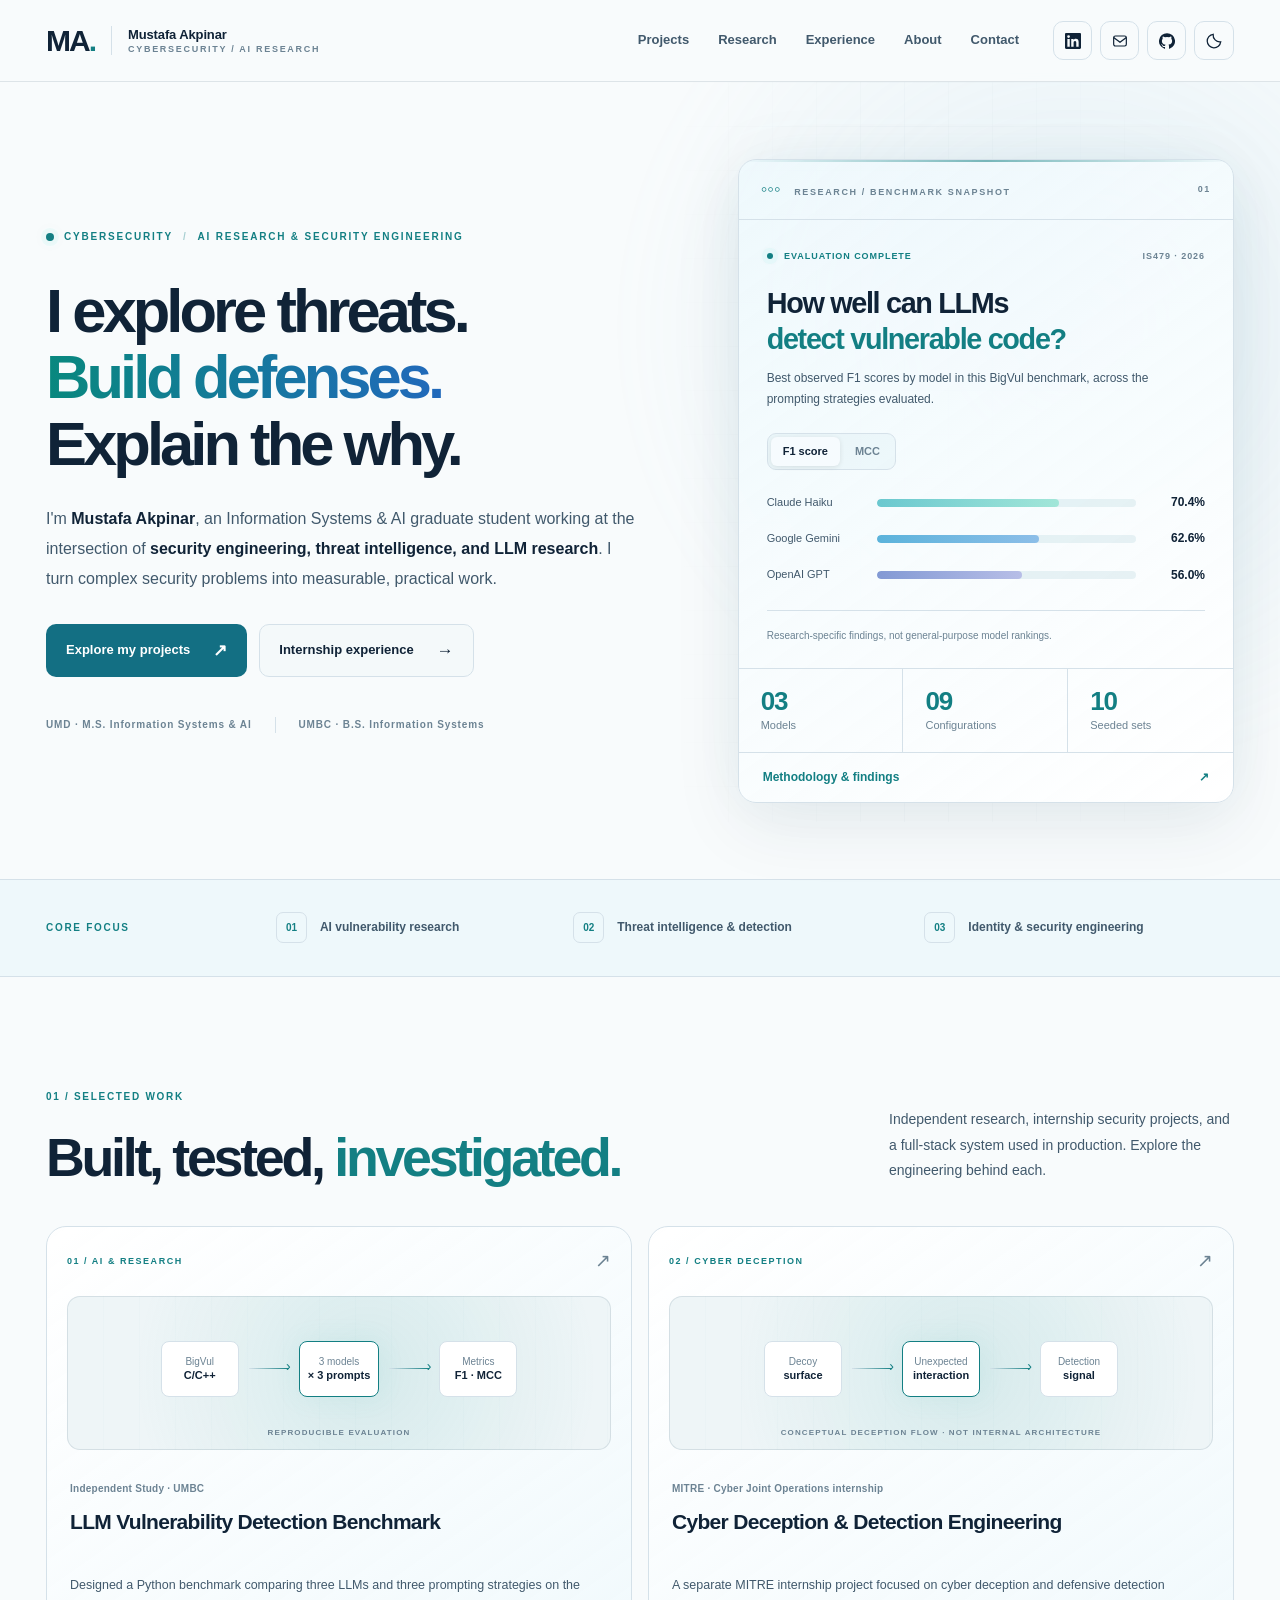
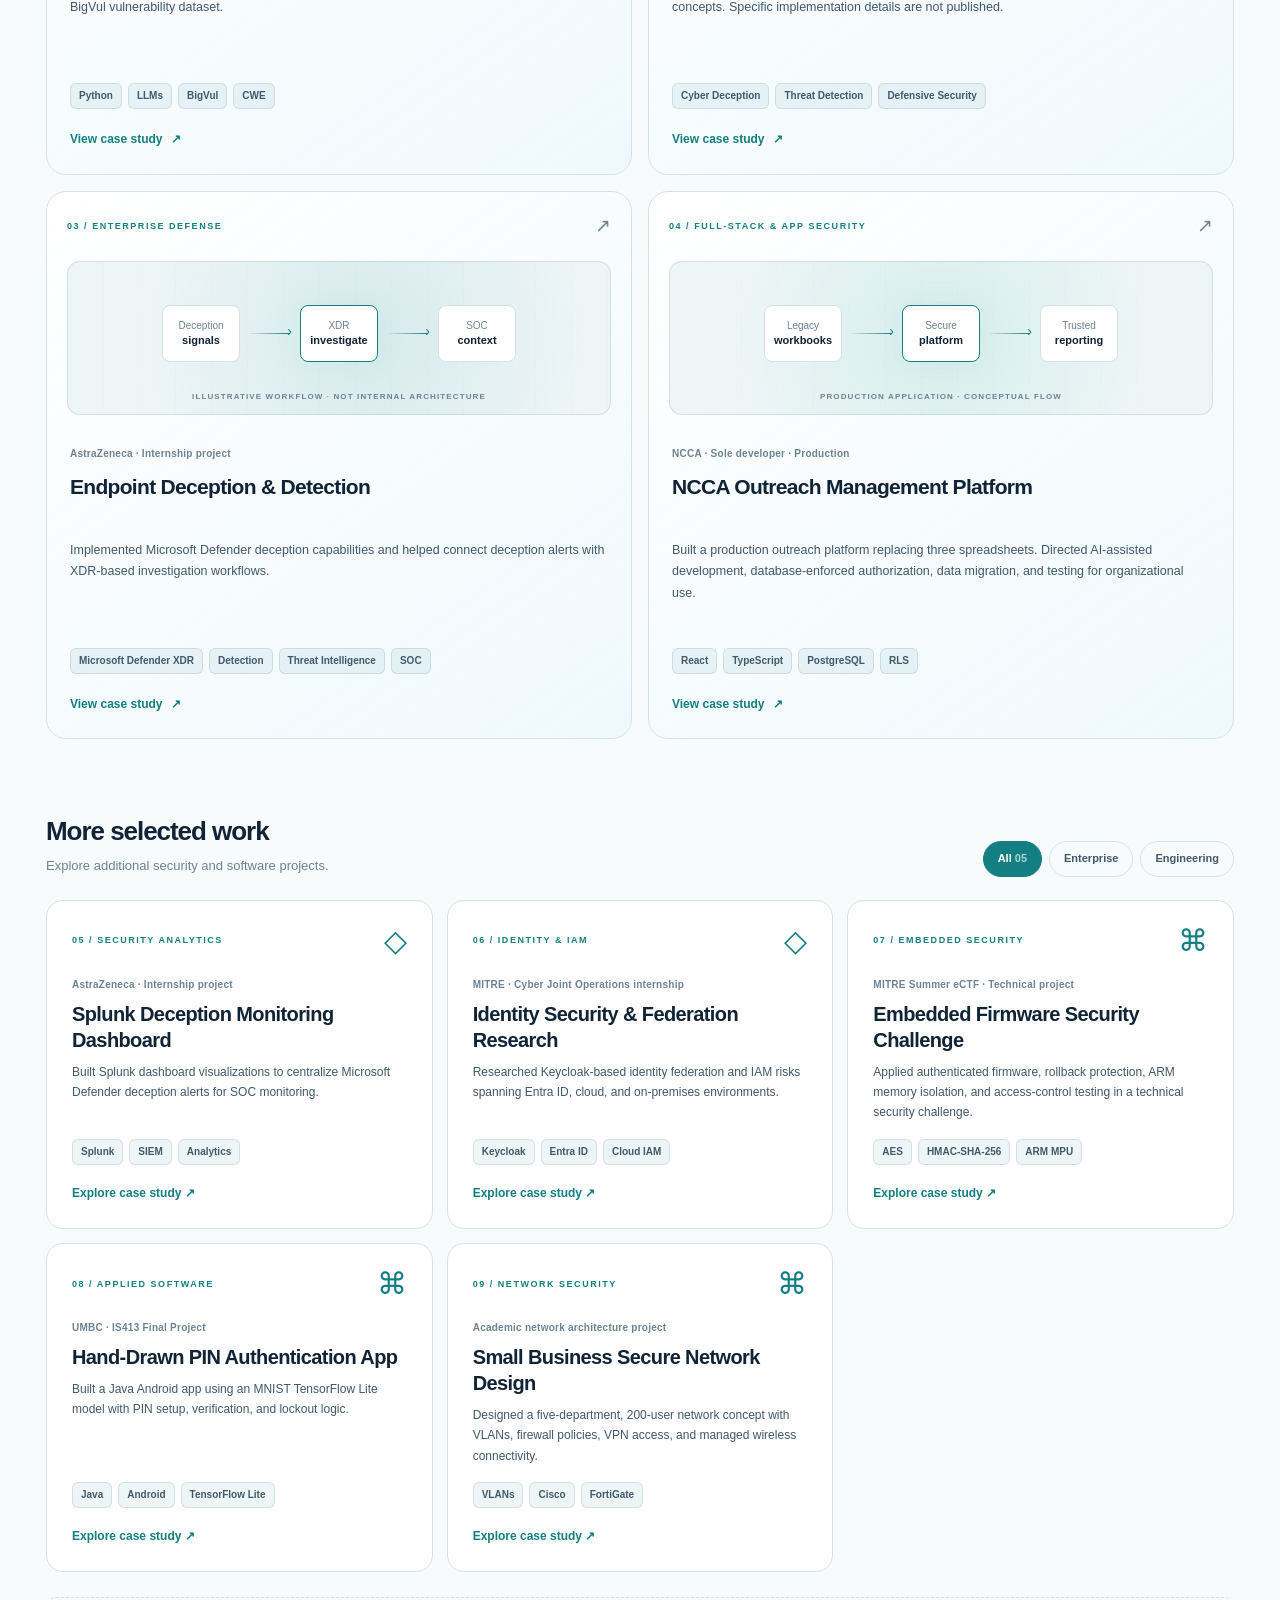
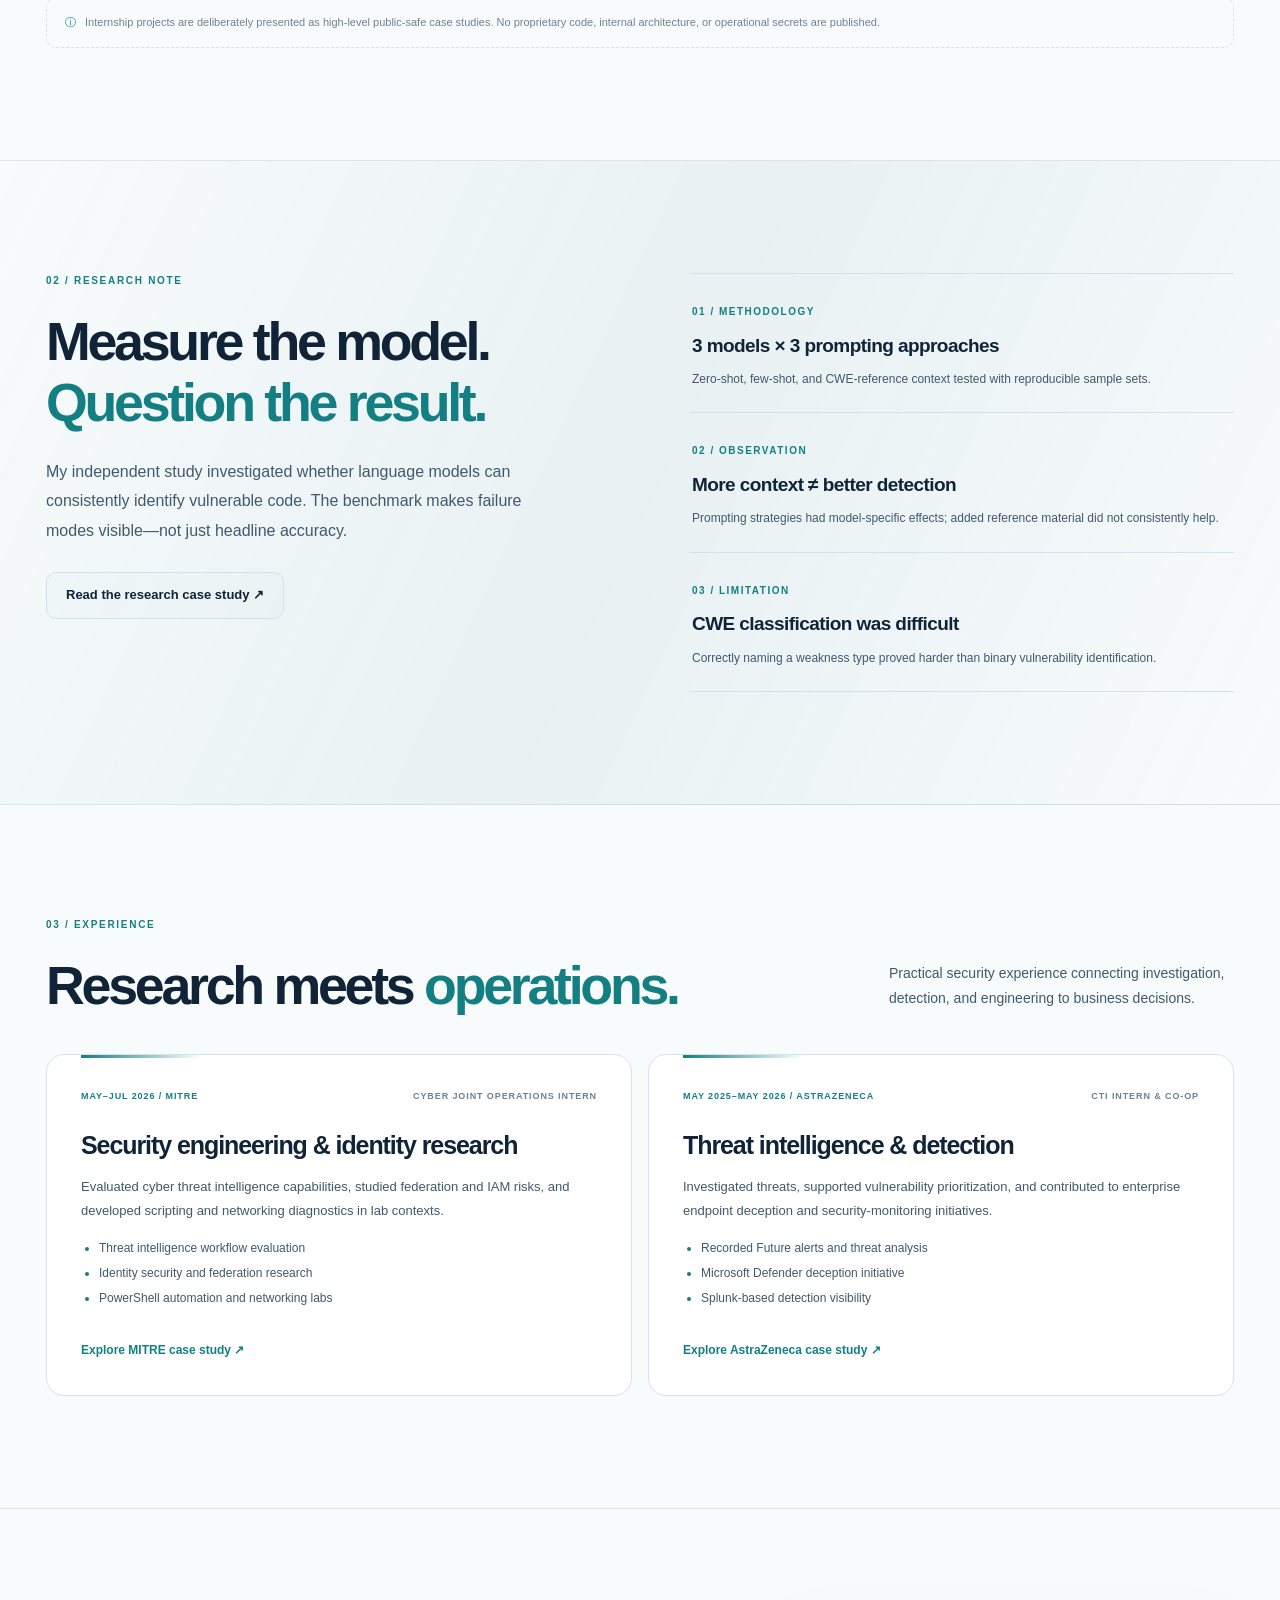
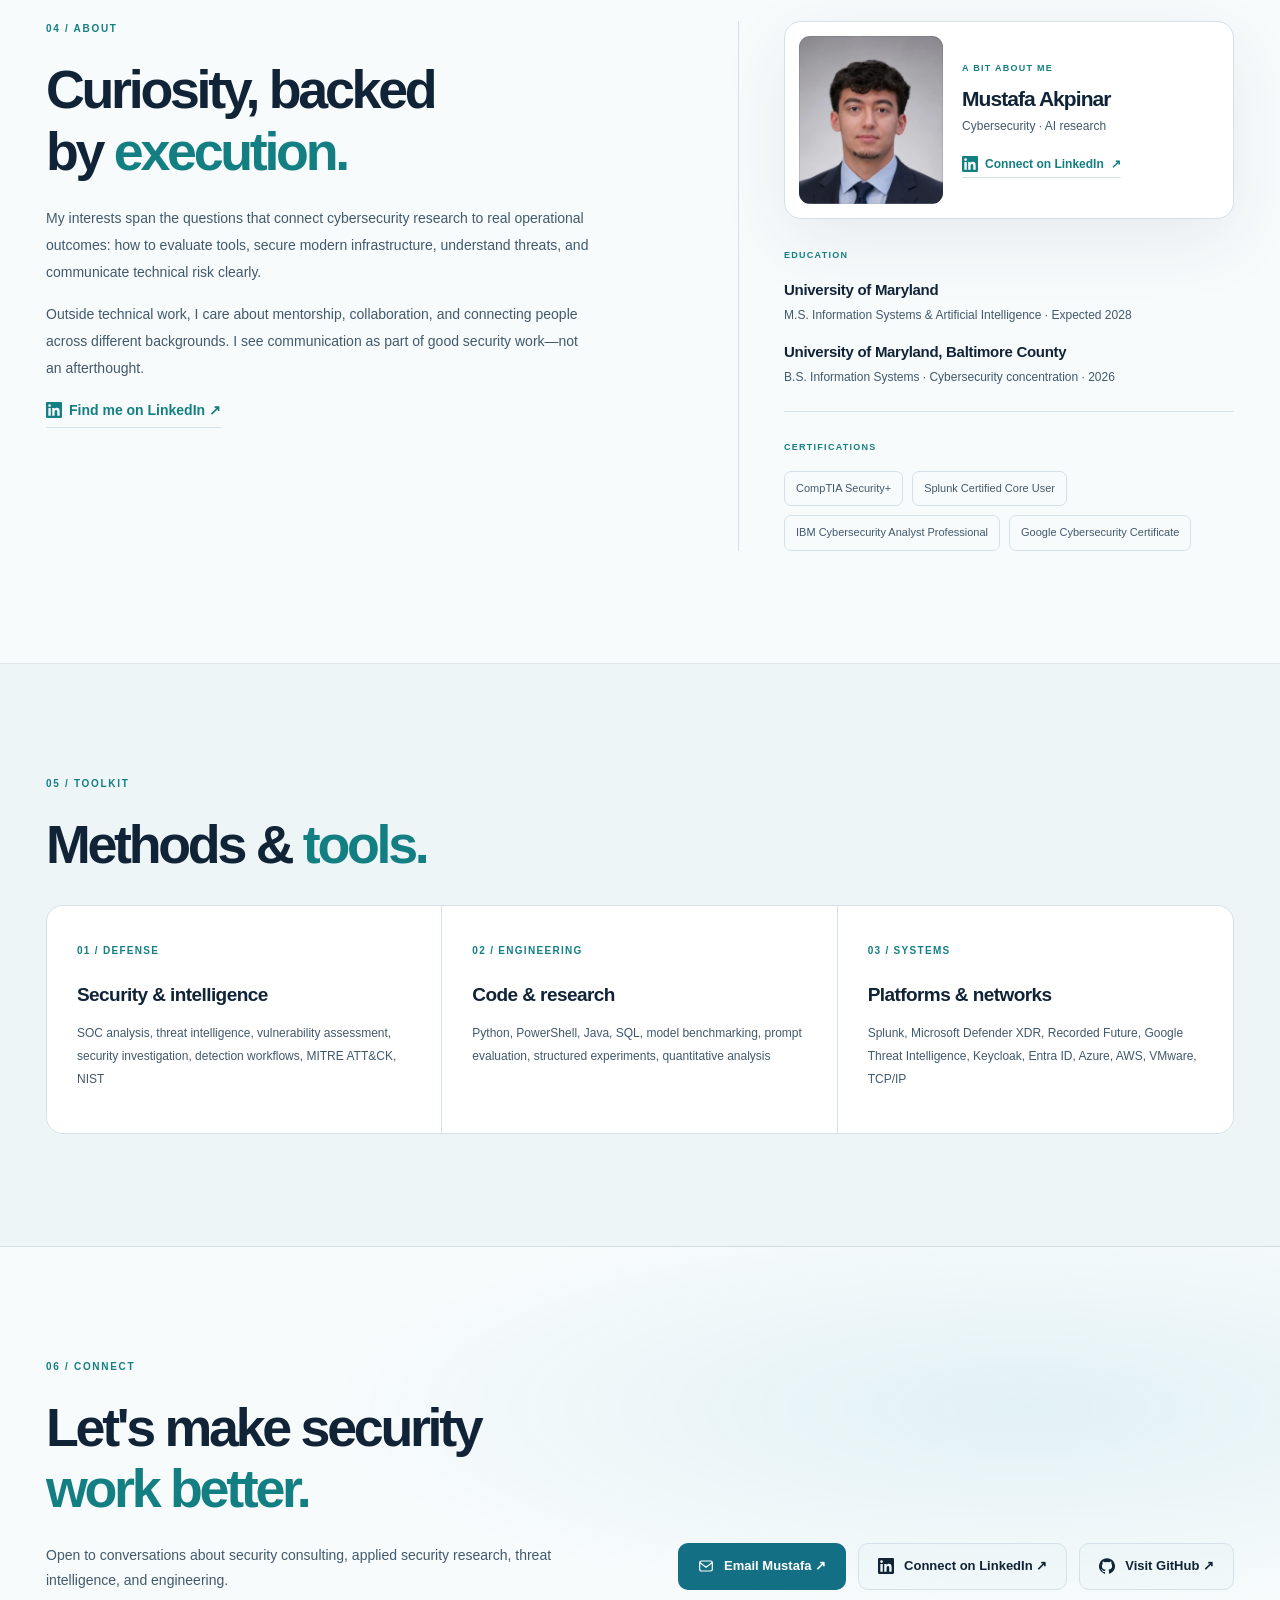
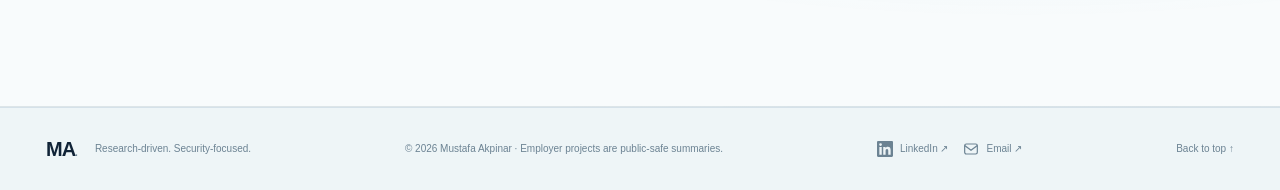
==== commit e678492b: "Fix oversized social icons and unify compact header buttons across portfolio" ====
--- a/index.html
+++ b/index.html
@@ -1,12 +1,10 @@
 <!DOCTYPE html>
 
-<html data-theme="light" lang="en"><head><meta charset="utf-8"/><meta content="width=device-width,initial-scale=1" name="viewport"/><meta content="#f8fbfc" name="theme-color"/><meta content="Cybersecurity and AI portfolio of Mustafa Akpinar, including MITRE, AstraZeneca, vulnerability research, and a production nonprofit outreach platform." name="description"/><title>Cybersecurity, AI Research &amp; Security Engineering | Mustafa Akpinar</title><meta content="website" property="og:type"/><meta content="Mustafa Akpinar | Cybersecurity &amp; AI Research" property="og:title"/><link href="assets/favicon.svg" rel="icon" type="image/svg+xml"/><link href="styles.css" rel="stylesheet"/><script>try{const t=localStorage.getItem('ma-theme');if(t==='light'||t==='dark')document.documentElement.dataset.theme=t}catch(e){}</script><meta content="https://makpinar11.github.io/Personal-Website/assets/social-preview.png" property="og:image"/><meta content="1734" property="og:image:width"/><meta content="907" property="og:image:height"/><meta content="image/png" property="og:image:type"/><meta content="Cybersecurity engineering, AI vulnerability detection research, and hands-on security projects from MITRE, AstraZeneca, and UMBC." property="og:description"/><meta content="https://makpinar11.github.io/Personal-Website/" property="og:url"/><meta content="summary_large_image" name="twitter:card"/><meta content="https://makpinar11.github.io/Personal-Website/assets/social-preview.png" name="twitter:image"/</head><body><a class="skip-link" href="#main">Skip to content</a>
+<html data-theme="light" lang="en"><head><meta charset="utf-8"/><meta content="width=device-width,initial-scale=1" name="viewport"/><meta content="#f8fbfc" name="theme-color"/><meta content="Cybersecurity and AI portfolio of Mustafa Akpinar, including MITRE, AstraZeneca, vulnerability research, and a production nonprofit outreach platform." name="description"/><title>Cybersecurity, AI Research &amp; Security Engineering | Mustafa Akpinar</title><meta content="website" property="og:type"/><meta content="Mustafa Akpinar | Cybersecurity &amp; AI Research" property="og:title"/><link href="assets/favicon.svg" rel="icon" type="image/svg+xml"/><link href="styles.css?v=14" rel="stylesheet"/><script>try{const t=localStorage.getItem('ma-theme');if(t==='light'||t==='dark')document.documentElement.dataset.theme=t}catch(e){}</script><meta content="https://makpinar11.github.io/Personal-Website/assets/social-preview.png" property="og:image"/><meta content="1734" property="og:image:width"/><meta content="907" property="og:image:height"/><meta content="image/png" property="og:image:type"/><meta content="Cybersecurity engineering, AI vulnerability detection research, and hands-on security projects from MITRE, AstraZeneca, and UMBC." property="og:description"/><meta content="https://makpinar11.github.io/Personal-Website/" property="og:url"/><meta content="summary_large_image" name="twitter:card"/><meta content="https://makpinar11.github.io/Personal-Website/assets/social-preview.png" name="twitter:image"/</head><body><a class="skip-link" href="#main">Skip to content</a>
 <header class="site-header" id="top"><div class="container header-inner">
 <a aria-label="Mustafa Akpinar, home" class="brand" href="index.html#top"><span class="brand-mark">MA<span>.</span></span><span class="brand-copy"><strong>Mustafa Akpinar</strong><small>CYBERSECURITY / AI RESEARCH</small></span></a>
 <nav aria-label="Primary navigation" class="primary-nav" id="site-nav"><a href="index.html#work">Projects</a><a href="index.html#research">Research</a><a href="index.html#experience">Experience</a><a href="index.html#about">About</a><a href="index.html#contact">Contact</a></nav>
-<div class="header-actions"><a class="social-nav-link" aria-label="Visit Mustafa Akpinar on LinkedIn (opens in a new tab)" href="https://www.linkedin.com/in/mustafa-akpinar-583558202/" target="_blank" rel="noopener noreferrer"><svg aria-hidden="true" focusable="false" class="contact-icon" viewBox="0 0 24 24" fill="currentColor"><path d="M20.447 20.452h-3.554v-5.569c0-1.328-.027-3.037-1.852-3.037-1.853 0-2.136 1.445-2.136 2.94v5.666H9.35V9h3.414v1.561h.049c.476-.9 1.637-1.85 3.37-1.85 3.601 0 4.268 2.37 4.268 5.455v6.286ZM5.337 7.433a2.062 2.062 0 1 1 0-4.124 2.062 2.062 0 0 1 0 4.124Zm1.782 13.019H3.555V9h3.564v11.452ZM22.225 0H1.771C.792 0 0 .774 0 1.729v20.542C0 23.227.792 24 1.771 24h20.451c.978 0 1.778-.773 1.778-1.729V1.729C24 .774 23.203 0 22.225 0Z"/></svg><span class="social-nav-label">LinkedIn</span></a><a class="social-nav-link" aria-label="Email Mustafa Akpinar" href="mailto:mmahir2004@gmail.com"><svg aria-hidden="true" focusable="false" class="contact-icon" viewBox="0 0 24 24" fill="none" stroke="currentColor" stroke-width="1.8" stroke-linecap="round" stroke-linejoin="round"><rect x="2.5" y="4.5" width="19" height="15" rx="2.5"/><path d="m3 7 9 7 9-7"/></svg><span class="social-nav-label">Email me</span></a><button aria-label="Switch to dark mode" class="theme-toggle" data-theme-toggle="" title="Toggle color theme"><svg aria-hidden="true" class="theme-sun" fill="none" stroke="currentColor" stroke-width="1.7" viewbox="0 0 24 24"><circle cx="12" cy="12" r="4"></circle><path d="M12 2v2m0 16v2M4.93 4.93l1.41 1.41m11.32 11.32 1.41 1.41M2 12h2m16 0h2M4.93 19.07l1.41-1.41M17.66 6.34l1.41-1.41"></path></svg><svg aria-hidden="true" class="theme-moon" fill="none" stroke="currentColor" stroke-width="1.7" viewbox="0 0 24 24"><path d="M20.9 13.1A9 9 0 0 1 10.9 3.1 9 9 0 1 0 20.9 13.1Z"></path></svg></button>
-<a class="github-btn" href="https://github.com/makpinar11" rel="noopener noreferrer" target="_blank">GitHub <span aria-hidden="true">↗</span></a>
-<button aria-controls="site-nav" aria-expanded="false" aria-label="Open navigation" class="nav-toggle"><span></span><span></span><span></span></button></div>
+<div class="header-actions"><a class="social-nav-link header-pill" aria-label="LinkedIn profile (opens in new tab)" href="https://www.linkedin.com/in/mustafa-akpinar-583558202/" target="_blank" rel="noopener noreferrer"><svg class="contact-icon" aria-hidden="true" focusable="false" width="16" height="16" viewBox="0 0 24 24" fill="currentColor"><path d="M20.447 20.452h-3.554v-5.569c0-1.328-.027-3.037-1.852-3.037-1.853 0-2.136 1.445-2.136 2.94v5.666H9.35V9h3.414v1.561h.049c.476-.9 1.637-1.85 3.37-1.85 3.601 0 4.268 2.37 4.268 5.455v6.286ZM5.337 7.433a2.062 2.062 0 1 1 0-4.124 2.062 2.062 0 0 1 0 4.124Zm1.782 13.019H3.555V9h3.564v11.452ZM22.225 0H1.771C.792 0 0 .774 0 1.729v20.542C0 23.227.792 24 1.771 24h20.451c.978 0 1.778-.773 1.778-1.729V1.729C24 .774 23.203 0 22.225 0Z"/></svg><span class="pill-label">LinkedIn</span></a><a class="social-nav-link header-pill" aria-label="Email Mustafa Akpinar" href="mailto:mmahir2004@gmail.com"><svg class="contact-icon" aria-hidden="true" focusable="false" width="16" height="16" viewBox="0 0 24 24" fill="none" stroke="currentColor" stroke-width="1.8" stroke-linecap="round" stroke-linejoin="round"><rect x="2.5" y="4.5" width="19" height="15" rx="2.5"/><path d="m3 7 9 7 9-7"/></svg><span class="pill-label">Email me</span></a><a class="github-btn header-pill" aria-label="GitHub profile (opens in new tab)" href="https://github.com/makpinar11" target="_blank" rel="noopener noreferrer"><svg class="contact-icon" aria-hidden="true" focusable="false" width="16" height="16" viewBox="0 0 24 24" fill="currentColor"><path d="M12 .297a12 12 0 0 0-3.793 23.386c.6.111.82-.261.82-.577v-2.234c-3.338.726-4.043-1.416-4.043-1.416-.546-1.387-1.333-1.756-1.333-1.756-1.089-.745.083-.729.083-.729 1.205.085 1.839 1.237 1.839 1.237 1.07 1.834 2.807 1.304 3.492.997.108-.775.418-1.305.762-1.605-2.665-.303-5.467-1.333-5.467-5.932 0-1.311.469-2.381 1.236-3.221-.124-.303-.536-1.524.117-3.176 0 0 1.008-.322 3.301 1.23a11.53 11.53 0 0 1 6.007 0c2.291-1.552 3.297-1.23 3.297-1.23.655 1.652.243 2.873.12 3.176.77.84 1.235 1.91 1.235 3.221 0 4.61-2.807 5.625-5.479 5.921.43.372.823 1.102.823 2.222v3.293c0 .319.216.694.825.576A12 12 0 0 0 12 .297Z"/></svg><span class="pill-label">GitHub</span></a><button aria-label="Switch to dark mode" class="theme-toggle" data-theme-toggle="" title="Toggle color theme"><svg aria-hidden="true" class="theme-sun" fill="none" stroke="currentColor" stroke-width="1.7" viewbox="0 0 24 24"><circle cx="12" cy="12" r="4"></circle><path d="M12 2v2m0 16v2M4.93 4.93l1.41 1.41m11.32 11.32 1.41 1.41M2 12h2m16 0h2M4.93 19.07l1.41-1.41M17.66 6.34l1.41-1.41"></path></svg><svg aria-hidden="true" class="theme-moon" fill="none" stroke="currentColor" stroke-width="1.7" viewbox="0 0 24 24"><path d="M20.9 13.1A9 9 0 0 1 10.9 3.1 9 9 0 1 0 20.9 13.1Z"></path></svg></button><button aria-controls="site-nav" aria-expanded="false" aria-label="Open navigation" class="nav-toggle"><span></span><span></span><span></span></button></div>
 </div></header><main id="main"><div aria-hidden="true" class="ambient-glow"></div><div aria-hidden="true" class="hero-grid"></div>
 <section aria-labelledby="hero-title" class="hero container"><div class="hero-copy"><div class="eyebrow"><span class="pulse-dot"></span>CYBERSECURITY <span class="eyebrow-sep">/</span> AI RESEARCH &amp; SECURITY ENGINEERING</div><h1 id="hero-title">I explore threats.<br/><span class="headline-highlight">Build defenses.</span><br/>Explain the why.</h1><p class="hero-description">I'm <strong>Mustafa Akpinar</strong>, an Information Systems &amp; AI graduate student working at the intersection of <strong>security engineering, threat intelligence, and LLM research</strong>. I turn complex security problems into measurable, practical work.</p><div class="hero-actions"><a class="btn btn-primary" href="#work">Explore my projects <span>↗</span></a><a class="btn btn-secondary" href="#experience">Internship experience <span>→</span></a></div><div class="hero-credentials"><span>UMD <b>· M.S. Information Systems &amp; AI</b></span><span>UMBC <b>· B.S. Information Systems</b></span></div></div>
 <aside aria-labelledby="benchmark-heading" class="benchmark-card"><div class="panel-header"><span><i aria-hidden="true" class="window-dots">◦ ◦ ◦</i> RESEARCH / BENCHMARK SNAPSHOT</span><span>01</span></div><div class="panel-content"><div class="status-line"><span><i class="status-dot"></i> EVALUATION COMPLETE</span><span>IS479 · 2026</span></div><h2 id="benchmark-heading">How well can LLMs<br/><em>detect vulnerable code?</em></h2><p class="panel-explainer" id="metric-description">Best observed F1 scores by model in this BigVul benchmark, across the prompting strategies evaluated.</p><div aria-label="Benchmark metric" class="metric-switch" role="group"><button aria-pressed="true" class="metric-btn is-active" data-metric="f1">F1 score</button><button aria-pressed="false" class="metric-btn" data-metric="mcc">MCC</button></div><div aria-label="Best observed F1 scores: Claude Haiku 70.4%, Google Gemini 62.6%, OpenAI GPT 56.0%" class="chart" role="img"><div class="chart-row"><span>Claude Haiku</span><div class="chart-track"><div class="chart-fill" data-model="claude" style="--bar:70.4%"></div></div><strong data-value="claude">70.4%</strong></div><div class="chart-row"><span>Google Gemini</span><div class="chart-track"><div class="chart-fill" data-model="gemini" style="--bar:62.6%"></div></div><strong data-value="gemini">62.6%</strong></div><div class="chart-row"><span>OpenAI GPT</span><div class="chart-track"><div class="chart-fill" data-model="openai" style="--bar:56%"></div></div><strong data-value="openai">56.0%</strong></div></div><p class="benchmark-caveat">Research-specific findings, not general-purpose model rankings.</p></div><div class="panel-metrics"><div><b>03</b><small>Models</small></div><div><b>09</b><small>Configurations</small></div><div><b>10</b><small>Seeded sets</small></div></div><a class="panel-bottom-link" href="projects/llm-vulnerability-research.html">Methodology &amp; findings <span>↗</span></a></aside></section>
@@ -14,7 +12,7 @@
 <section class="section work-section" id="work"><div class="container"><div class="section-heading"><div><p class="section-kicker">01 / SELECTED WORK</p><h2>Built, tested, <span>investigated.</span></h2></div><p>Independent research, internship security projects, and a full-stack system used in production. Explore the engineering behind each.</p></div><div class="featured-grid"><article class="featured-card featured-research"><div class="card-top"><span class="tiny-label">01 / AI &amp; RESEARCH</span><span class="card-arrow">↗</span></div><div class="featured-visual"><div aria-label="Schematic of a three-model, three-strategy benchmark" class="schematic schematic-research"><div class="mini-node">BigVul<br/><b>C/C++</b></div><div class="wire"></div><div class="mini-node mini-node-bright">3 models<br/><b>× 3 prompts</b></div><div class="wire"></div><div class="mini-node">Metrics<br/><b>F1 · MCC</b></div><span class="schematic-caption">REPRODUCIBLE EVALUATION</span></div></div><div class="featured-body"><span class="project-org">Independent Study · UMBC</span><h3><a href="projects/llm-vulnerability-research.html">LLM Vulnerability Detection Benchmark</a></h3><p>Designed a Python benchmark comparing three LLMs and three prompting strategies on the BigVul vulnerability dataset.</p><div class="tags"><span>Python</span><span>LLMs</span><span>BigVul</span><span>CWE</span></div><a class="text-link" href="projects/llm-vulnerability-research.html">View case study <span>↗</span></a></div></article><article class="featured-card featured-enterprise"><div class="card-top"><span class="tiny-label">02 / CYBER DECEPTION</span><span class="card-arrow">↗</span></div><div class="featured-visual"><div aria-label="Conceptual cyber deception and threat-detection workflow; not a MITRE system architecture" class="schematic"><div class="mini-node">Decoy<br/><b>surface</b></div><div class="wire"></div><div class="mini-node mini-node-bright">Unexpected<br/><b>interaction</b></div><div class="wire"></div><div class="mini-node">Detection<br/><b>signal</b></div><span class="schematic-caption">CONCEPTUAL DECEPTION FLOW · NOT INTERNAL ARCHITECTURE</span></div></div><div class="featured-body"><span class="project-org">MITRE · Cyber Joint Operations internship</span><h3><a href="projects/cyber-deception-detection.html">Cyber Deception &amp; Detection Engineering</a></h3><p>A separate MITRE internship project focused on cyber deception and defensive detection concepts. Specific implementation details are not published.</p><div class="tags"><span>Cyber Deception</span><span>Threat Detection</span><span>Defensive Security</span></div><a class="text-link" href="projects/cyber-deception-detection.html">View case study <span>↗</span></a></div></article><article class="featured-card featured-enterprise"><div class="card-top"><span class="tiny-label">03 / ENTERPRISE DEFENSE</span><span class="card-arrow">↗</span></div><div class="featured-visual"><div aria-label="Illustrative high-level endpoint detection workflow" class="schematic"><div class="mini-node">Deception<br/><b>signals</b></div><div class="wire"></div><div class="mini-node mini-node-bright">XDR<br/><b>investigate</b></div><div class="wire"></div><div class="mini-node">SOC<br/><b>context</b></div><span class="schematic-caption">ILLUSTRATIVE WORKFLOW · NOT INTERNAL ARCHITECTURE</span></div></div><div class="featured-body"><span class="project-org">AstraZeneca · Internship project</span><h3><a href="projects/endpoint-deception.html">Endpoint Deception &amp; Detection</a></h3><p>Implemented Microsoft Defender deception capabilities and helped connect deception alerts with XDR-based investigation workflows.</p><div class="tags"><span>Microsoft Defender XDR</span><span>Detection</span><span>Threat Intelligence</span><span>SOC</span></div><a class="text-link" href="projects/endpoint-deception.html">View case study <span>↗</span></a></div></article><article class="featured-card featured-ncca"><div class="card-top"><span class="tiny-label">04 / FULL-STACK &amp; APP SECURITY</span><span aria-hidden="true" class="card-arrow">↗</span></div><div class="featured-visual"><div aria-label="Conceptual workflow from spreadsheets through a secure data platform to unified reporting" class="schematic"><div class="mini-node">Legacy<br/><b>workbooks</b></div><div class="wire"></div><div class="mini-node mini-node-bright">Secure<br/><b>platform</b></div><div class="wire"></div><div class="mini-node">Trusted<br/><b>reporting</b></div><span class="schematic-caption">PRODUCTION APPLICATION · CONCEPTUAL FLOW</span></div></div><div class="featured-body"><span class="project-org">NCCA · Sole developer · Production</span><h3><a href="projects/ncca-outreach-platform.html">NCCA Outreach Management Platform</a></h3><p>Built a production outreach platform replacing three spreadsheets. Directed AI-assisted development, database-enforced authorization, data migration, and testing for organizational use.</p><div class="tags"><span>React</span><span>TypeScript</span><span>PostgreSQL</span><span>RLS</span></div><a class="text-link" href="projects/ncca-outreach-platform.html">View case study <span>↗</span></a></div></article></div><div class="all-work-head"><div><h3>More selected work</h3><p>Explore additional security and software projects.</p></div><div aria-label="Filter projects" class="filters" role="group"><button aria-pressed="true" class="filter-btn active" data-filter="all">All <span>05</span></button><button aria-pressed="false" class="filter-btn" data-filter="enterprise">Enterprise</button><button aria-pressed="false" class="filter-btn" data-filter="engineering">Engineering</button></div></div><div class="project-grid" id="project-grid"><article class="project-card" data-category="enterprise"><div class="project-card-top"><span class="tiny-label">05 / SECURITY ANALYTICS</span><span aria-hidden="true" class="project-glyph">◇</span></div><span class="project-org">AstraZeneca · Internship project</span><h3><a href="projects/splunk-monitoring.html">Splunk Deception Monitoring Dashboard</a></h3><p>Built Splunk dashboard visualizations to centralize Microsoft Defender deception alerts for SOC monitoring.</p><div class="tags"><span>Splunk</span><span>SIEM</span><span>Analytics</span></div><a class="text-link" href="projects/splunk-monitoring.html">Explore case study ↗</a></article><article class="project-card" data-category="enterprise"><div class="project-card-top"><span class="tiny-label">06 / IDENTITY &amp; IAM</span><span aria-hidden="true" class="project-glyph">◇</span></div><span class="project-org">MITRE · Cyber Joint Operations internship</span><h3><a href="projects/identity-security.html">Identity Security &amp; Federation Research</a></h3><p>Researched Keycloak-based identity federation and IAM risks spanning Entra ID, cloud, and on-premises environments.</p><div class="tags"><span>Keycloak</span><span>Entra ID</span><span>Cloud IAM</span></div><a class="text-link" href="projects/identity-security.html">Explore case study ↗</a></article><article class="project-card" data-category="engineering"><div class="project-card-top"><span class="tiny-label">07 / EMBEDDED SECURITY</span><span aria-hidden="true" class="project-glyph">⌘</span></div><span class="project-org">MITRE Summer eCTF · Technical project</span><h3><a href="projects/embedded-security.html">Embedded Firmware Security Challenge</a></h3><p>Applied authenticated firmware, rollback protection, ARM memory isolation, and access-control testing in a technical security challenge.</p><div class="tags"><span>AES</span><span>HMAC-SHA-256</span><span>ARM MPU</span></div><a class="text-link" href="projects/embedded-security.html">Explore case study ↗</a></article><article class="project-card" data-category="engineering"><div class="project-card-top"><span class="tiny-label">08 / APPLIED SOFTWARE</span><span aria-hidden="true" class="project-glyph">⌘</span></div><span class="project-org">UMBC · IS413 Final Project</span><h3><a href="projects/android-pin-auth.html">Hand-Drawn PIN Authentication App</a></h3><p>Built a Java Android app using an MNIST TensorFlow Lite model with PIN setup, verification, and lockout logic.</p><div class="tags"><span>Java</span><span>Android</span><span>TensorFlow Lite</span></div><a class="text-link" href="projects/android-pin-auth.html">Explore case study ↗</a></article><article class="project-card" data-category="engineering"><div class="project-card-top"><span class="tiny-label">09 / NETWORK SECURITY</span><span aria-hidden="true" class="project-glyph">⌘</span></div><span class="project-org">Academic network architecture project</span><h3><a href="projects/network-architecture.html">Small Business Secure Network Design</a></h3><p>Designed a five-department, 200-user network concept with VLANs, firewall policies, VPN access, and managed wireless connectivity.</p><div class="tags"><span>VLANs</span><span>Cisco</span><span>FortiGate</span></div><a class="text-link" href="projects/network-architecture.html">Explore case study ↗</a></article></div><p class="disclosure"><span aria-hidden="true">ⓘ</span> Internship projects are deliberately presented as high-level public-safe case studies. No proprietary code, internal architecture, or operational secrets are published.</p></div></section>
 <section class="section research-section" id="research"><div class="container research-layout"><div><p class="section-kicker">02 / RESEARCH NOTE</p><h2>Measure the model.<br/><span>Question the result.</span></h2><p class="section-copy">My independent study investigated whether language models can consistently identify vulnerable code. The benchmark makes failure modes visible—not just headline accuracy.</p><a class="btn btn-secondary" href="projects/llm-vulnerability-research.html">Read the research case study ↗</a></div><div class="research-facts"><div class="research-fact"><span>01 / METHODOLOGY</span><strong>3 models × 3 prompting approaches</strong><p>Zero-shot, few-shot, and CWE-reference context tested with reproducible sample sets.</p></div><div class="research-fact"><span>02 / OBSERVATION</span><strong>More context ≠ better detection</strong><p>Prompting strategies had model-specific effects; added reference material did not consistently help.</p></div><div class="research-fact"><span>03 / LIMITATION</span><strong>CWE classification was difficult</strong><p>Correctly naming a weakness type proved harder than binary vulnerability identification.</p></div></div></div></section>
 <section class="section experience-section" id="experience"><div class="container"><div class="section-heading"><div><p class="section-kicker">03 / EXPERIENCE</p><h2>Research meets <span>operations.</span></h2></div><p>Practical security experience connecting investigation, detection, and engineering to business decisions.</p></div><div class="experience-grid"><article class="experience-card"><div class="experience-card-top"><span class="work-year">MAY–JUL 2026 / MITRE</span><span>CYBER JOINT OPERATIONS INTERN</span></div><h3>Security engineering &amp; identity research</h3><p>Evaluated cyber threat intelligence capabilities, studied federation and IAM risks, and developed scripting and networking diagnostics in lab contexts.</p><ul><li>Threat intelligence workflow evaluation</li><li>Identity security and federation research</li><li>PowerShell automation and networking labs</li></ul><a class="text-link" href="projects/identity-security.html">Explore MITRE case study ↗</a></article><article class="experience-card"><div class="experience-card-top"><span class="work-year">MAY 2025–MAY 2026 / ASTRAZENECA</span><span>CTI INTERN &amp; CO-OP</span></div><h3>Threat intelligence &amp; detection</h3><p>Investigated threats, supported vulnerability prioritization, and contributed to enterprise endpoint deception and security-monitoring initiatives.</p><ul><li>Recorded Future alerts and threat analysis</li><li>Microsoft Defender deception initiative</li><li>Splunk-based detection visibility</li></ul><a class="text-link" href="projects/endpoint-deception.html">Explore AstraZeneca case study ↗</a></article></div></div></section>
-<section class="section about-section" id="about"><div class="container about-layout"><div><p class="section-kicker">04 / ABOUT</p><h2>Curiosity, backed<br/>by <span>execution.</span></h2><p>My interests span the questions that connect cybersecurity research to real operational outcomes: how to evaluate tools, secure modern infrastructure, understand threats, and communicate technical risk clearly.</p><p>Outside technical work, I care about mentorship, collaboration, and connecting people across different backgrounds. I see communication as part of good security work—not an afterthought.</p><p class="about-contact-line"><a class="contact-link" href="https://www.linkedin.com/in/mustafa-akpinar-583558202/" rel="noopener noreferrer" target="_blank"><svg aria-hidden="true" focusable="false" class="contact-icon" viewBox="0 0 24 24" fill="currentColor"><path d="M20.447 20.452h-3.554v-5.569c0-1.328-.027-3.037-1.852-3.037-1.853 0-2.136 1.445-2.136 2.94v5.666H9.35V9h3.414v1.561h.049c.476-.9 1.637-1.85 3.37-1.85 3.601 0 4.268 2.37 4.268 5.455v6.286ZM5.337 7.433a2.062 2.062 0 1 1 0-4.124 2.062 2.062 0 0 1 0 4.124Zm1.782 13.019H3.555V9h3.564v11.452ZM22.225 0H1.771C.792 0 0 .774 0 1.729v20.542C0 23.227.792 24 1.771 24h20.451c.978 0 1.778-.773 1.778-1.729V1.729C24 .774 23.203 0 22.225 0Z"/></svg>Find me on LinkedIn ↗</a></p></div><div class="about-side"><figure aria-label="Profile photo and professional links" class="profile-panel">
+<section class="section about-section" id="about"><div class="container about-layout"><div><p class="section-kicker">04 / ABOUT</p><h2>Curiosity, backed<br/>by <span>execution.</span></h2><p>My interests span the questions that connect cybersecurity research to real operational outcomes: how to evaluate tools, secure modern infrastructure, understand threats, and communicate technical risk clearly.</p><p>Outside technical work, I care about mentorship, collaboration, and connecting people across different backgrounds. I see communication as part of good security work—not an afterthought.</p><p class="about-contact-line"><a class="contact-link" href="https://www.linkedin.com/in/mustafa-akpinar-583558202/" rel="noopener noreferrer" target="_blank"><svg aria-hidden="true" focusable="false" class="contact-icon" viewBox="0 0 24 24" fill="currentColor" width="16" height="16"><path d="M20.447 20.452h-3.554v-5.569c0-1.328-.027-3.037-1.852-3.037-1.853 0-2.136 1.445-2.136 2.94v5.666H9.35V9h3.414v1.561h.049c.476-.9 1.637-1.85 3.37-1.85 3.601 0 4.268 2.37 4.268 5.455v6.286ZM5.337 7.433a2.062 2.062 0 1 1 0-4.124 2.062 2.062 0 0 1 0 4.124Zm1.782 13.019H3.555V9h3.564v11.452ZM22.225 0H1.771C.792 0 0 .774 0 1.729v20.542C0 23.227.792 24 1.771 24h20.451c.978 0 1.778-.773 1.778-1.729V1.729C24 .774 23.203 0 22.225 0Z"/></svg>Find me on LinkedIn ↗</a></p></div><div class="about-side"><figure aria-label="Profile photo and professional links" class="profile-panel">
 <div class="profile-photo-frame">
 <picture><source srcset="assets/mustafa-akpinar-headshot.webp" type="image/webp"/>
 <img alt="Professional headshot of Mustafa Akpinar" decoding="async" height="720" loading="lazy" src="assets/mustafa-akpinar-headshot.jpg" width="720"/>
@@ -24,9 +22,9 @@
 <span class="micro-label">A BIT ABOUT ME</span>
 <strong>Mustafa Akpinar</strong>
 <span class="profile-panel-role">Cybersecurity · AI research</span>
-<a class="profile-panel-link contact-link" href="https://www.linkedin.com/in/mustafa-akpinar-583558202/" rel="noopener noreferrer" target="_blank"><svg aria-hidden="true" focusable="false" class="contact-icon" viewBox="0 0 24 24" fill="currentColor"><path d="M20.447 20.452h-3.554v-5.569c0-1.328-.027-3.037-1.852-3.037-1.853 0-2.136 1.445-2.136 2.94v5.666H9.35V9h3.414v1.561h.049c.476-.9 1.637-1.85 3.37-1.85 3.601 0 4.268 2.37 4.268 5.455v6.286ZM5.337 7.433a2.062 2.062 0 1 1 0-4.124 2.062 2.062 0 0 1 0 4.124Zm1.782 13.019H3.555V9h3.564v11.452ZM22.225 0H1.771C.792 0 0 .774 0 1.729v20.542C0 23.227.792 24 1.771 24h20.451c.978 0 1.778-.773 1.778-1.729V1.729C24 .774 23.203 0 22.225 0Z"/></svg>Connect on LinkedIn <span aria-hidden="true">↗</span></a>
+<a class="profile-panel-link contact-link" href="https://www.linkedin.com/in/mustafa-akpinar-583558202/" rel="noopener noreferrer" target="_blank"><svg aria-hidden="true" focusable="false" class="contact-icon" viewBox="0 0 24 24" fill="currentColor" width="16" height="16"><path d="M20.447 20.452h-3.554v-5.569c0-1.328-.027-3.037-1.852-3.037-1.853 0-2.136 1.445-2.136 2.94v5.666H9.35V9h3.414v1.561h.049c.476-.9 1.637-1.85 3.37-1.85 3.601 0 4.268 2.37 4.268 5.455v6.286ZM5.337 7.433a2.062 2.062 0 1 1 0-4.124 2.062 2.062 0 0 1 0 4.124Zm1.782 13.019H3.555V9h3.564v11.452ZM22.225 0H1.771C.792 0 0 .774 0 1.729v20.542C0 23.227.792 24 1.771 24h20.451c.978 0 1.778-.773 1.778-1.729V1.729C24 .774 23.203 0 22.225 0Z"/></svg>Connect on LinkedIn <span aria-hidden="true">↗</span></a>
 </figcaption>
 </figure><div class="info-block"><span class="micro-label">EDUCATION</span><h3>University of Maryland</h3><p>M.S. Information Systems &amp; Artificial Intelligence · Expected 2028</p><h3>University of Maryland, Baltimore County</h3><p>B.S. Information Systems · Cybersecurity concentration · 2026</p></div><div class="info-block"><span class="micro-label">CERTIFICATIONS</span><div class="cert-list"><span>CompTIA Security+</span><span>Splunk Certified Core User</span><span>IBM Cybersecurity Analyst Professional</span><span>Google Cybersecurity Certificate</span></div></div></div></div></section>
 <section class="section skills-section"><div class="container"><p class="section-kicker">05 / TOOLKIT</p><h2>Methods &amp; <span>tools.</span></h2><div class="skill-grid"><article><span>01 / DEFENSE</span><h3>Security &amp; intelligence</h3><p>SOC analysis, threat intelligence, vulnerability assessment, security investigation, detection workflows, MITRE ATT&amp;CK, NIST</p></article><article><span>02 / ENGINEERING</span><h3>Code &amp; research</h3><p>Python, PowerShell, Java, SQL, model benchmarking, prompt evaluation, structured experiments, quantitative analysis</p></article><article><span>03 / SYSTEMS</span><h3>Platforms &amp; networks</h3><p>Splunk, Microsoft Defender XDR, Recorded Future, Google Threat Intelligence, Keycloak, Entra ID, Azure, AWS, VMware, TCP/IP</p></article></div></div></section>
-<section class="section contact-section" id="contact"><div class="container contact-inner"><div><p class="section-kicker">06 / CONNECT</p><h2>Let's make security<br/><span>work better.</span></h2><p>Open to conversations about security consulting, applied security research, threat intelligence, and engineering.</p></div><div class="contact-actions"><a class="btn btn-primary contact-link" href="mailto:mmahir2004@gmail.com"><svg aria-hidden="true" focusable="false" class="contact-icon" viewBox="0 0 24 24" fill="none" stroke="currentColor" stroke-width="1.8" stroke-linecap="round" stroke-linejoin="round"><rect x="2.5" y="4.5" width="19" height="15" rx="2.5"/><path d="m3 7 9 7 9-7"/></svg>Email Mustafa ↗</a><a class="btn btn-secondary contact-link" href="https://www.linkedin.com/in/mustafa-akpinar-583558202/" rel="noopener noreferrer" target="_blank"><svg aria-hidden="true" focusable="false" class="contact-icon" viewBox="0 0 24 24" fill="currentColor"><path d="M20.447 20.452h-3.554v-5.569c0-1.328-.027-3.037-1.852-3.037-1.853 0-2.136 1.445-2.136 2.94v5.666H9.35V9h3.414v1.561h.049c.476-.9 1.637-1.85 3.37-1.85 3.601 0 4.268 2.37 4.268 5.455v6.286ZM5.337 7.433a2.062 2.062 0 1 1 0-4.124 2.062 2.062 0 0 1 0 4.124Zm1.782 13.019H3.555V9h3.564v11.452ZM22.225 0H1.771C.792 0 0 .774 0 1.729v20.542C0 23.227.792 24 1.771 24h20.451c.978 0 1.778-.773 1.778-1.729V1.729C24 .774 23.203 0 22.225 0Z"/></svg>Connect on LinkedIn ↗</a><a class="btn btn-secondary" href="https://github.com/makpinar11" rel="noopener noreferrer" target="_blank">Visit GitHub ↗</a></div></div></section></main><footer class="footer"><div class="container footer-inner"><div><strong>MA<span class="accent">.</span></strong><span>Research-driven. Security-focused.</span></div><p>© 2026 Mustafa Akpinar · Employer projects are public-safe summaries.</p><div class="footer-links"><a class="contact-link" aria-label="Mustafa Akpinar on LinkedIn" href="https://www.linkedin.com/in/mustafa-akpinar-583558202/" rel="noopener noreferrer" target="_blank"><svg aria-hidden="true" focusable="false" class="contact-icon" viewBox="0 0 24 24" fill="currentColor"><path d="M20.447 20.452h-3.554v-5.569c0-1.328-.027-3.037-1.852-3.037-1.853 0-2.136 1.445-2.136 2.94v5.666H9.35V9h3.414v1.561h.049c.476-.9 1.637-1.85 3.37-1.85 3.601 0 4.268 2.37 4.268 5.455v6.286ZM5.337 7.433a2.062 2.062 0 1 1 0-4.124 2.062 2.062 0 0 1 0 4.124Zm1.782 13.019H3.555V9h3.564v11.452ZM22.225 0H1.771C.792 0 0 .774 0 1.729v20.542C0 23.227.792 24 1.771 24h20.451c.978 0 1.778-.773 1.778-1.729V1.729C24 .774 23.203 0 22.225 0Z"/></svg>LinkedIn ↗</a><a class="contact-link" href="mailto:mmahir2004@gmail.com"><svg aria-hidden="true" focusable="false" class="contact-icon" viewBox="0 0 24 24" fill="none" stroke="currentColor" stroke-width="1.8" stroke-linecap="round" stroke-linejoin="round"><rect x="2.5" y="4.5" width="19" height="15" rx="2.5"/><path d="m3 7 9 7 9-7"/></svg>Email ↗</a></div><a href="#top">Back to top ↑</a></div></footer>
+<section class="section contact-section" id="contact"><div class="container contact-inner"><div><p class="section-kicker">06 / CONNECT</p><h2>Let's make security<br/><span>work better.</span></h2><p>Open to conversations about security consulting, applied security research, threat intelligence, and engineering.</p></div><div class="contact-actions"><a class="btn btn-primary contact-link" href="mailto:mmahir2004@gmail.com"><svg aria-hidden="true" focusable="false" class="contact-icon" viewBox="0 0 24 24" fill="none" stroke="currentColor" stroke-width="1.8" stroke-linecap="round" stroke-linejoin="round" height="16"><rect x="2.5" y="4.5" width="19" height="15" rx="2.5"/><path d="m3 7 9 7 9-7"/></svg>Email Mustafa ↗</a><a class="btn btn-secondary contact-link" href="https://www.linkedin.com/in/mustafa-akpinar-583558202/" rel="noopener noreferrer" target="_blank"><svg aria-hidden="true" focusable="false" class="contact-icon" viewBox="0 0 24 24" fill="currentColor" width="16" height="16"><path d="M20.447 20.452h-3.554v-5.569c0-1.328-.027-3.037-1.852-3.037-1.853 0-2.136 1.445-2.136 2.94v5.666H9.35V9h3.414v1.561h.049c.476-.9 1.637-1.85 3.37-1.85 3.601 0 4.268 2.37 4.268 5.455v6.286ZM5.337 7.433a2.062 2.062 0 1 1 0-4.124 2.062 2.062 0 0 1 0 4.124Zm1.782 13.019H3.555V9h3.564v11.452ZM22.225 0H1.771C.792 0 0 .774 0 1.729v20.542C0 23.227.792 24 1.771 24h20.451c.978 0 1.778-.773 1.778-1.729V1.729C24 .774 23.203 0 22.225 0Z"/></svg>Connect on LinkedIn ↗</a><a class="btn btn-secondary contact-link" href="https://github.com/makpinar11" rel="noopener noreferrer" target="_blank"><svg class="contact-icon" aria-hidden="true" focusable="false" width="16" height="16" viewBox="0 0 24 24" fill="currentColor"><path d="M12 .297a12 12 0 0 0-3.793 23.386c.6.111.82-.261.82-.577v-2.234c-3.338.726-4.043-1.416-4.043-1.416-.546-1.387-1.333-1.756-1.333-1.756-1.089-.745.083-.729.083-.729 1.205.085 1.839 1.237 1.839 1.237 1.07 1.834 2.807 1.304 3.492.997.108-.775.418-1.305.762-1.605-2.665-.303-5.467-1.333-5.467-5.932 0-1.311.469-2.381 1.236-3.221-.124-.303-.536-1.524.117-3.176 0 0 1.008-.322 3.301 1.23a11.53 11.53 0 0 1 6.007 0c2.291-1.552 3.297-1.23 3.297-1.23.655 1.652.243 2.873.12 3.176.77.84 1.235 1.91 1.235 3.221 0 4.61-2.807 5.625-5.479 5.921.43.372.823 1.102.823 2.222v3.293c0 .319.216.694.825.576A12 12 0 0 0 12 .297Z"/></svg>Visit GitHub ↗</a></div></div></section></main><footer class="footer"><div class="container footer-inner"><div><strong>MA<span class="accent">.</span></strong><span>Research-driven. Security-focused.</span></div><p>© 2026 Mustafa Akpinar · Employer projects are public-safe summaries.</p><div class="footer-links"><a class="contact-link" aria-label="Mustafa Akpinar on LinkedIn" href="https://www.linkedin.com/in/mustafa-akpinar-583558202/" rel="noopener noreferrer" target="_blank"><svg aria-hidden="true" focusable="false" class="contact-icon" viewBox="0 0 24 24" fill="currentColor" width="16" height="16"><path d="M20.447 20.452h-3.554v-5.569c0-1.328-.027-3.037-1.852-3.037-1.853 0-2.136 1.445-2.136 2.94v5.666H9.35V9h3.414v1.561h.049c.476-.9 1.637-1.85 3.37-1.85 3.601 0 4.268 2.37 4.268 5.455v6.286ZM5.337 7.433a2.062 2.062 0 1 1 0-4.124 2.062 2.062 0 0 1 0 4.124Zm1.782 13.019H3.555V9h3.564v11.452ZM22.225 0H1.771C.792 0 0 .774 0 1.729v20.542C0 23.227.792 24 1.771 24h20.451c.978 0 1.778-.773 1.778-1.729V1.729C24 .774 23.203 0 22.225 0Z"/></svg>LinkedIn ↗</a><a class="contact-link" href="mailto:mmahir2004@gmail.com"><svg aria-hidden="true" focusable="false" class="contact-icon" viewBox="0 0 24 24" fill="none" stroke="currentColor" stroke-width="1.8" stroke-linecap="round" stroke-linejoin="round" height="16"><rect x="2.5" y="4.5" width="19" height="15" rx="2.5"/><path d="m3 7 9 7 9-7"/></svg>Email ↗</a></div><a href="#top">Back to top ↑</a></div></footer>
 <script defer="" src="script.js"></script></body></html>
--- a/styles.css
+++ b/styles.css
@@ -102,3 +102,15 @@
 @media(max-width:1350px){.header-actions .social-nav-link{width:39px;padding:0}.social-nav-label{display:none}}
 @media(max-width:680px){.header-inner{gap:8px}.header-actions{gap:5px}.header-actions .social-nav-link{width:35px;height:36px}.header-actions .theme-toggle,.header-actions .nav-toggle{width:36px;height:36px}}
 @media(max-width:360px){.brand-copy{display:none}}
+
+
+/* v14: three matching header buttons. Explicit SVG dimensions prevent oversized icons. */
+.contact-icon{display:inline-block;width:16px;height:16px;max-width:16px;max-height:16px;flex:0 0 16px;vertical-align:middle}
+.header-actions{gap:8px;flex-shrink:0}
+.header-actions .header-pill{box-sizing:border-box;min-height:39px;height:39px;width:auto;padding:0 12px;border:1px solid var(--line);border-radius:10px;background:transparent;color:var(--text);display:inline-flex;flex-direction:row;align-items:center;justify-content:center;gap:8px;font-size:12px;font-weight:740;line-height:1;white-space:nowrap;transition:background .2s,border-color .2s,color .2s}
+.header-actions .header-pill svg.contact-icon{display:block;width:16px;height:16px;max-width:16px;max-height:16px;min-width:16px;min-height:16px;flex:0 0 16px}
+.header-actions .header-pill .pill-label{display:inline;font-size:12px;line-height:1;white-space:nowrap}
+.header-actions .header-pill:hover{background:var(--surface-raised);color:var(--accent);border-color:var(--accent)}
+@media(max-width:1450px){.header-actions .header-pill{width:39px;min-width:39px;padding:0}.header-actions .header-pill .pill-label{display:none}}
+@media(max-width:1120px){.header-inner{gap:12px}.brand{margin-right:auto}.primary-nav{position:absolute;left:0;right:0;top:calc(100% - 1px);display:none;flex-direction:column;align-items:stretch;gap:0;margin:0;background:var(--header-bg);backdrop-filter:blur(16px);border-bottom:1px solid var(--line);padding:12px 22px 21px}.primary-nav.is-open{display:flex}.primary-nav a{padding:12px 16px;font-size:14px;border-bottom:1px solid var(--line-soft)}.nav-toggle{display:flex}}
+@media(max-width:680px){.header-inner{gap:8px}.brand-copy{display:none}.header-actions{gap:5px}.header-actions .header-pill{min-width:35px;width:35px;min-height:36px;height:36px;padding:0}.header-actions .theme-toggle,.header-actions .nav-toggle{width:36px;height:36px}}
